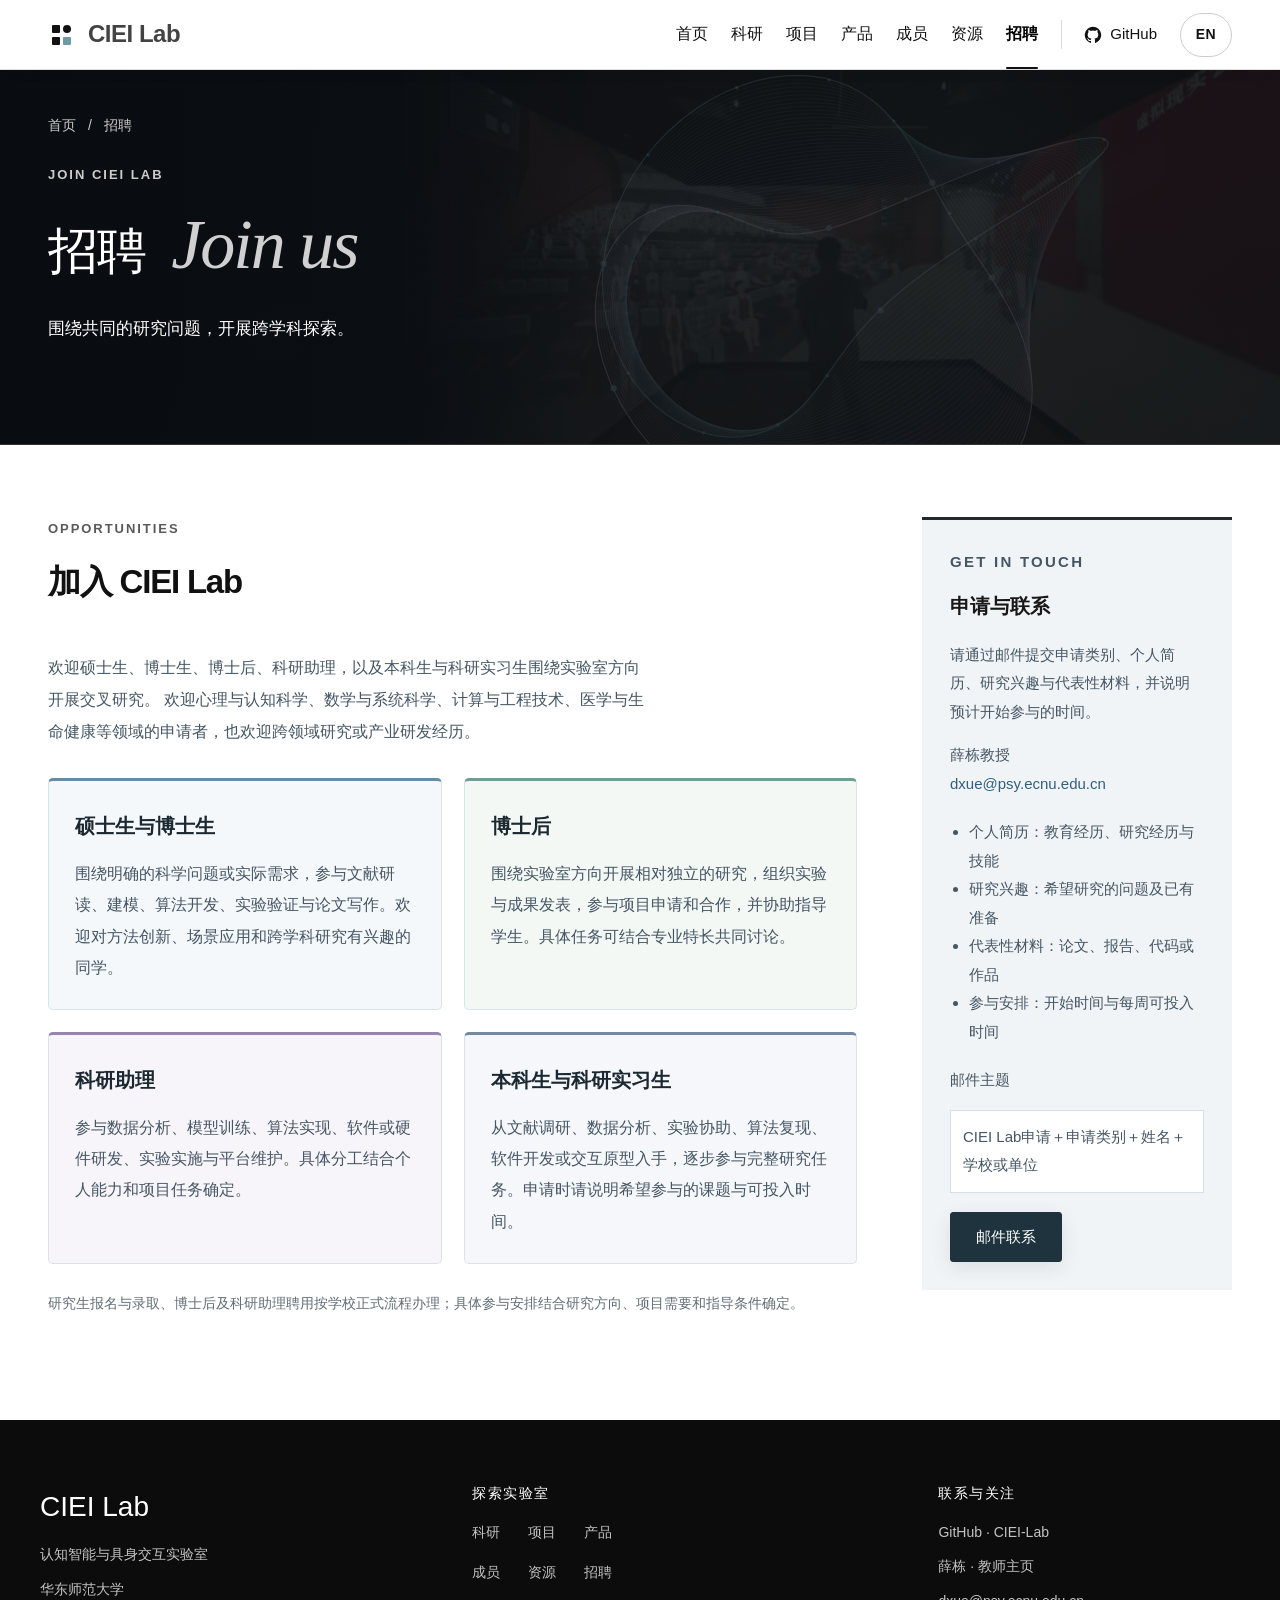
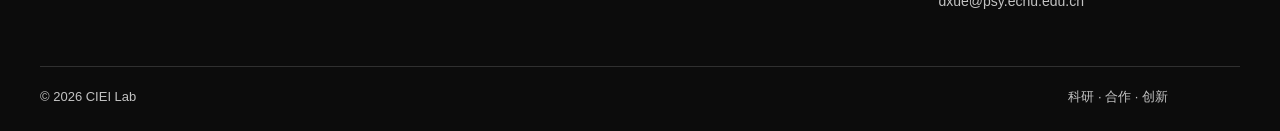
==== join/index.html @ 3b211f6f "Publish CIEI Lab bilingual website v9" ====
<!doctype html>
<html lang="zh-CN">
<head>
<meta charset="utf-8">
<meta name="viewport" content="width=device-width,initial-scale=1">
<meta name="description" content="CIEI Lab 招聘与交流机会。">
<meta name="theme-color" content="#111111">
<title>招聘 · CIEI Lab</title>
<link rel="icon" href="../assets/favicon.svg" type="image/svg+xml">
<link rel="stylesheet" href="../assets/styles.css?v=53de256360">
<link rel="stylesheet" href="../assets/theme.css?v=107562e4b1">
<script defer src="../assets/content.js?v=7859cf93bf"></script>
<script defer src="../assets/content-en.js?v=9594130d0b"></script>
<script defer src="../assets/i18n.js?v=70f1a29609"></script>
<script defer src="../assets/visuals.js?v=56f7a45b0f"></script>
<script defer src="../assets/exhibit-media.js?v=9f756e5e9d"></script>
<script defer src="../assets/app.js?v=324a81c85f"></script>
<script defer src="../assets/motion.js?v=b0ae87863e"></script>
<script defer src="../assets/cognition-field.js?v=368e641c65"></script>
<script defer src="../assets/tactile.js?v=9b040b4714"></script>
<script defer src="../assets/experience.js?v=810512ea91"></script>
</head>
<body data-page="join">
<header class="header" id="site-header"></header>
<main id="main"></main>
<footer class="footer" id="site-footer"></footer>
<noscript><div style="padding:40px;font-family:sans-serif"><h1>CIEI Lab · 招聘</h1><p>请启用 JavaScript 查看完整网站。 Enable JavaScript to view the website.</p><p><a href="https://github.com/CIEI-Lab">访问实验室 GitHub</a></p></div></noscript>
</body>
</html>
---- assets/styles.css ----
@charset "UTF-8";


/* SECTION: styles.css */

:root{--ink:#282828;--muted:#6e6e6e;--green:#4a4a4a;--lime:#dedede;--line:#e5e5e5;--paper:#ffffff;--wash:#f6f6f6;--dark:#262626;--width:1184px;}
*{box-sizing:border-box;}html{scroll-behavior:smooth;scroll-padding-top:100px;}body{margin:0;background:var(--paper);color:var(--ink);font-family:Inter,"Segoe UI","PingFang SC","Microsoft YaHei",sans-serif;font-size:16px;line-height:1.8;-webkit-font-smoothing:antialiased;}button,input{font:inherit;}a{color:inherit;text-decoration:none;}a:hover{color:var(--green);}button,a{-webkit-tap-highlight-color:transparent;}button{cursor:pointer;}button:disabled{cursor:default;}a:focus-visible,button:focus-visible,input:focus-visible{outline:3px solid #8c8c8c;outline-offset:5px;}img{max-width:100%;display:block;}.container{width:min(var(--width),calc(100% - 80px));margin-inline:auto;}.skip{position:fixed;top:-100px;left:12px;background:white;padding:12px;z-index:99;}.skip:focus{top:12px;}
.header{height:88px;border-bottom:1px solid var(--line);background:#ffffff;position:sticky;top:0;z-index:20;}.header-inner{height:100%;display:flex;align-items:center;justify-content:space-between;gap:40px;}.brand{display:flex;align-items:center;gap:12px;line-height:1.1;flex-shrink:0;}.brand-icon{display:grid;grid-template-columns:repeat(2,7px);gap:4px;transform:rotate(-9deg);margin:4px;}.brand-icon i{width:7px;height:7px;background:var(--green);}.brand-icon i:last-child{background:#b1b1b1;}.brand strong{display:block;font-size:25px;letter-spacing:.5px;font-weight:750;}.brand small{display:block;font-size:10px;letter-spacing:2.6px;margin-top:6px;color:var(--muted);}.nav{display:flex;align-items:stretch;gap:28px;height:100%;margin-left:auto;}.nav a{font-size:15px;display:flex;align-items:center;position:relative;white-space:nowrap;}.nav a[aria-current=page]{color:var(--green);font-weight:650;}.nav a[aria-current=page]:after{content:"";height:3px;position:absolute;bottom:0;left:0;right:0;background:var(--green);}.header-github{font-size:14px;border-left:1px solid var(--line);padding-left:26px;display:flex;align-items:center;gap:8px;}.icon{width:18px;height:18px;vertical-align:middle;display:inline-block;}.menu-toggle{display:none;border:1px solid var(--line);background:#ffffff;padding:7px 12px;font-size:14px;}
.hero{background:var(--dark);color:#ffffff;position:relative;overflow:hidden;}.hero-inner{min-height:536px;display:grid;grid-template-columns:1.08fr 1fr;align-items:center;position:relative;}.hero-copy{position:relative;z-index:2;padding:65px 0 70px;}.eyebrow{font-size:12px;letter-spacing:2.8px;font-weight:600;color:var(--green);text-transform:uppercase;margin:0 0 20px;}.hero .eyebrow{color:#d1d1d1;font-size:12px;letter-spacing:2.3px;display:flex;align-items:center;gap:18px;}.draft-tag{font-size:11px;letter-spacing:.6px;border:1px solid #858585;color:#d9d9d9;padding:1px 8px;font-weight:400;}.hero h1{font-size:clamp(38px,4.15vw,59px);line-height:1.35;letter-spacing:-1.5px;font-weight:550;margin:0 0 25px;}.hero h1 span{color:var(--lime);}.hero-description{font-size:16px;line-height:1.9;color:#c1c1c1;max-width:470px;margin-bottom:30px;}.hero-art{position:absolute;width:730px;max-width:none;right:-128px;top:-14px;opacity:.95;}.hero .btn{background:var(--lime);color:var(--dark);border-color:var(--lime);}.hero .text-link{color:#e6e6e6;font-size:14px;}.hero-actions{display:flex;align-items:center;gap:28px;}.btn{display:inline-flex;align-items:center;justify-content:center;border:1px solid var(--green);background:var(--green);color:white;padding:10px 23px;font-size:14px;font-weight:600;line-height:1.6;}.btn:hover{background:#5e5e5e;color:#ffffff;}.text-link{font-size:14px;color:var(--green);border-bottom:1px solid #b0b0b0;padding-bottom:3px;}.intro-bar{border-bottom:1px solid var(--line);}.intro-bar-inner{display:flex;justify-content:space-between;align-items:center;min-height:72px;gap:24px;font-size:14px;color:var(--muted);}.intro-bar strong{font-size:13px;letter-spacing:2px;color:var(--green);margin-right:18px;}.section{padding:76px 0;}.section-muted{background:var(--wash);}.section-header{display:flex;justify-content:space-between;align-items:flex-end;gap:24px;margin-bottom:32px;}.section-header .eyebrow{margin-bottom:8px;}.section h2,.section-header h2{font-size:30px;font-weight:600;letter-spacing:-.6px;line-height:1.5;margin:0;}.section-header>p{color:var(--muted);max-width:560px;margin:0;}.about-layout{display:grid;grid-template-columns:.55fr 1fr;gap:100px;}.about-layout h2{font-size:34px;}.about-copy{color:var(--muted);margin:0;line-height:2.1;max-width:680px;}.about-meta{display:flex;gap:30px;margin-top:24px;font-size:14px;}.about-meta span{border-left:2px solid #cbcbcb;padding-left:14px;}.news-list{border-top:1px solid var(--line);}.news-row{display:grid;grid-template-columns:100px 116px 1fr;gap:28px;padding:25px 0;border-bottom:1px solid var(--line);align-items:start;}.news-row time{color:var(--muted);font-size:14px;padding-top:3px;font-variant-numeric:tabular-nums;}.news-row h3{font-size:18px;font-weight:600;margin:0 0 5px;}.news-row p{margin:0;color:var(--muted);font-size:14px;}.tag{display:inline-block;font-size:12px;line-height:1.6;padding:4px 10px;background:#efefef;color:var(--green);width:fit-content;}.three-grid{display:grid;grid-template-columns:repeat(3,minmax(0,1fr));gap:24px;}.direction{border-top:2px solid var(--green);padding:25px 0 3px;}.direction .small-en{font-size:12px;letter-spacing:1.5px;color:var(--muted);text-transform:uppercase;}.direction h3{font-size:22px;font-weight:550;margin:10px 0 15px;}.direction p{font-size:15px;color:var(--muted);margin:0 0 22px;}.keywords{display:flex;gap:8px;flex-wrap:wrap;}.product-card{border:1px solid var(--line);background:white;display:flex;flex-direction:column;}.product-art{height:156px;position:relative;overflow:hidden;background:#f0f0f0;display:flex;align-items:center;justify-content:center;}.product-art:before,.product-art:after{content:"";position:absolute;border:1px solid #c2c2c2;border-radius:50%;width:160px;height:160px;transform:rotate(-25deg) scaleX(1.5);}.product-art:after{transform:rotate(40deg) scaleX(.55);}.product-art span{font-family:Georgia,serif;font-size:74px;color:var(--green);z-index:1;line-height:1;}.product-card:nth-child(2) .product-art{background:#efefef;}.product-card:nth-child(2) .product-art span{color:#5b5b5b;}.product-card:nth-child(2) .product-art:before,.product-card:nth-child(2) .product-art:after{border-color:#c3c3c3;}.product-card:nth-child(3) .product-art{background:#ededed;}.product-card:nth-child(3) .product-art span{color:#646464;}.product-card:nth-child(3) .product-art:before,.product-card:nth-child(3) .product-art:after{border-color:#bdbdbd;}.product-body{padding:25px;flex:1;display:flex;flex-direction:column;align-items:flex-start;}.product-body h3{font-size:25px;margin:0 0 2px;letter-spacing:-.6px;}.product-body .product-label{font-size:13px;color:var(--muted);margin:0 0 16px;}.product-body p{font-size:15px;color:var(--muted);margin:0 0 24px;}.product-body .text-link{margin-top:auto;border:0;border-bottom:1px solid #b0b0b0;background:none;padding:0 0 3px;}.contact-band{background:#eeeeee;padding:38px 0;}.contact-band .container{display:flex;align-items:center;justify-content:space-between;gap:28px;}.contact-band h2{font-size:27px;margin:0 0 6px;font-weight:550;}.contact-band p{font-size:14px;color:var(--muted);margin:0;}.footer{padding:44px 0 22px;border-top:1px solid var(--line);}.footer-top{display:grid;grid-template-columns:1.2fr 1fr 1fr;gap:80px;padding-bottom:35px;}.footer strong{font-size:22px;}.footer p,.footer a,.footer span{font-size:13px;color:var(--muted);}.footer p{margin:8px 0;}.footer-label{display:block;font-size:12px!important;text-transform:uppercase;letter-spacing:1.5px;margin-bottom:12px;color:var(--ink)!important;}.footer-links{display:flex;gap:12px 24px;flex-wrap:wrap;max-width:230px;}.footer-bottom{display:flex;justify-content:space-between;border-top:1px solid var(--line);padding-top:18px;font-size:12px;color:var(--muted);}
.page-hero{padding:57px 0 48px;background:var(--wash);border-bottom:1px solid var(--line);}.breadcrumb{font-size:13px;color:var(--muted);margin:0 0 34px;}.breadcrumb span{margin:0 12px;color:#ababab;}.page-hero .eyebrow{margin-bottom:6px;}.page-hero h1{font-size:44px;font-weight:550;line-height:1.4;letter-spacing:-1px;margin:0 0 16px;}.page-hero p:last-child{margin:0;color:var(--muted);max-width:710px;}.page-section{padding:58px 0 72px;}.page-section+.page-section{border-top:1px solid var(--line);}.subnav{display:flex;gap:26px;margin-top:28px;flex-wrap:wrap;}.subnav a{font-size:14px;border-bottom:1px solid #b6b6b6;}.filter-bar{display:flex;align-items:center;justify-content:space-between;gap:20px;flex-wrap:wrap;margin-bottom:28px;}.tabs{display:flex;gap:6px;flex-wrap:wrap;}.tab{border:1px solid transparent;color:var(--muted);background:transparent;padding:7px 16px;font-size:14px;line-height:1.6;}.tab[aria-pressed=true]{background:var(--green);color:#ffffff;}.tab:hover{border-color:#bfbfbf;}.search{border:1px solid var(--line);background:#ffffff;min-width:240px;padding:8px 13px;font-size:14px;color:var(--ink);border-radius:0;}.record{padding:24px 0;border-top:1px solid var(--line);display:grid;grid-template-columns:75px 1fr;gap:22px;}.record h3{font-size:19px;line-height:1.6;margin:0 0 7px;font-weight:550;}.record p{font-size:14px;color:var(--muted);margin:3px 0;}.record .tag{margin-top:4px;}.record .text-link{display:inline-block;margin-top:7px;}.empty{padding:42px 20px;border:1px dashed #d0d0d0;text-align:center;color:var(--muted);font-size:15px;}.project-grid{display:grid;grid-template-columns:repeat(2,minmax(0,1fr));gap:24px;}.project-card{border:1px solid var(--line);padding:30px;}.project-card h3{font-size:22px;font-weight:550;line-height:1.6;margin:20px 0 12px;}.project-card p{color:var(--muted);font-size:15px;}.project-meta{border-top:1px solid var(--line);padding-top:16px;margin-top:24px;font-size:13px;color:var(--muted);display:grid;gap:4px;}.note{font-size:13px;color:var(--muted);padding-left:16px;border-left:2px solid #cdcdcd;margin:28px 0 0;}.people-grid{display:grid;grid-template-columns:repeat(3,minmax(0,1fr));gap:25px;}.person{border:1px solid var(--line);padding:26px;}.avatar{width:70px;height:70px;background:#f0f0f0;display:flex;align-items:center;justify-content:center;color:#a6a6a6;margin-bottom:22px;}.avatar svg{width:38px;height:38px;}.avatar img{width:70px;height:70px;object-fit:cover;}.person h3{font-size:20px;margin:0 0 7px;font-weight:550;}.person .person-title{font-size:13px;color:var(--muted);margin:9px 0;}.person p{font-size:14px;color:var(--muted);margin-bottom:0;}.resource-row{display:grid;grid-template-columns:180px 1fr auto;gap:32px;padding:31px 0;border-top:1px solid var(--line);align-items:start;}.resource-row h3{margin:0 0 8px;font-size:21px;font-weight:550;}.resource-row p{margin:0;color:var(--muted);font-size:15px;}.resource-row .text-link{margin-top:6px;white-space:nowrap;}.resource-category{font-size:13px;color:var(--green);letter-spacing:.5px;padding-top:5px;}.join-layout{display:grid;grid-template-columns:1fr 310px;gap:65px;}.opening{border-top:1px solid var(--line);padding:27px 0;}.opening h3{font-size:22px;margin:9px 0;font-weight:550;}.opening p{font-size:15px;color:var(--muted);margin-bottom:0;}.contact-box{background:var(--wash);border-top:2px solid var(--green);padding:25px;height:fit-content;}.contact-box h3{margin:0 0 16px;font-size:21px;font-weight:550;}.contact-box p{font-size:14px;color:var(--muted);}.contact-box a{overflow-wrap:anywhere;}.contact-box .eyebrow{font-size:11px;margin-bottom:10px;}.dialog{width:min(580px,calc(100vw - 40px));border:1px solid var(--line);padding:40px;color:var(--ink);box-shadow:0 20px 100px #20202030;}.dialog::backdrop{background:#1e1e1e90;}.dialog h2{font-size:31px;margin:0 0 15px;}.dialog p{color:var(--muted);font-size:16px;}.dialog-close{float:right;border:0;background:var(--wash);font-size:14px;padding:5px 12px;}.dialog-links{display:flex;gap:15px;margin:24px 0;}.dialog .note{font-size:13px;}.count{font-size:13px;color:var(--muted);margin:20px 0 0;}.visually-hidden{position:absolute!important;width:1px;height:1px;padding:0;margin:-1px;overflow:hidden;clip:rect(0,0,0,0);white-space:nowrap;border:0;}[hidden]{display:none!important;}
@media(min-width:1500px){.hero-inner{min-height:570px;}.hero-art{right:-70px;top:0;}}
@media(max-width:1100px){.container{width:calc(100% - 56px);}.nav{gap:21px;}.header-github{display:none;}.hero-art{right:-245px;opacity:.6;}.hero-inner{grid-template-columns:1.1fr .8fr;}.hero h1{font-size:45px;}.about-layout{gap:55px;}.footer-top{gap:40px;}.join-layout{gap:32px;grid-template-columns:1fr 285px;}}
@media(max-width:760px){.container{width:calc(100% - 40px);}.header{height:72px;}.brand strong{font-size:22px;}.brand small{font-size:9px;}.menu-toggle{display:block;}.nav{display:none;position:absolute;top:71px;left:0;width:100%;background:#ffffff;height:auto;padding:12px 20px 20px;box-shadow:0 12px 18px #27272710;grid-template-columns:repeat(4,1fr);gap:4px;}.nav.is-open{display:grid;}.nav a{justify-content:center;padding:12px 0;font-size:15px;}.nav a[aria-current=page]:after{height:2px;left:22%;right:22%;}.hero-inner{min-height:520px;display:block;}.hero-copy{padding:65px 0 60px;}.hero h1{font-size:39px;letter-spacing:-1px;}.hero-description{font-size:15px;max-width:360px;}.hero-art{width:630px;right:-355px;top:20px;opacity:.34;}.hero .eyebrow{font-size:10px;letter-spacing:1.3px;gap:12px;}.intro-bar-inner{padding:16px 0;align-items:flex-start;gap:10px;flex-direction:column;font-size:13px;}.intro-bar strong{font-size:11px;margin-right:12px;}.section{padding:49px 0;}.section h2,.section-header h2{font-size:26px;}.section-header{align-items:flex-start;gap:15px;}.section-header>p{font-size:14px;}.about-layout{grid-template-columns:1fr;gap:22px;}.about-layout h2{font-size:29px;}.about-copy{font-size:15px;}.about-meta{gap:20px;flex-wrap:wrap;font-size:13px;}.news-row{grid-template-columns:75px 1fr;gap:8px 18px;padding:22px 0;}.news-row>div{grid-column:1/-1;margin-top:5px;}.news-row time{font-size:12px;}.news-row h3{font-size:17px;}.news-row .tag{justify-self:end;}.three-grid,.people-grid,.project-grid{grid-template-columns:1fr;}.three-grid{gap:28px;}.direction{padding:20px 0 0;}.direction h3{font-size:21px;}.product-art{height:156px;}.product-body{padding:24px;}.contact-band .container{align-items:flex-start;flex-direction:column;gap:21px;}.contact-band h2{font-size:24px;}.footer-top{grid-template-columns:1fr;gap:25px;}.footer-top>div:first-child p{max-width:270px;}.footer-links{max-width:none;}.footer-bottom{gap:15px;flex-direction:column;}.page-hero{padding:32px 0 34px;}.breadcrumb{margin-bottom:28px;font-size:12px;}.page-hero h1{font-size:35px;}.page-hero p:last-child{font-size:15px;}.page-section{padding:40px 0 50px;}.subnav{gap:14px 23px;}.search{min-width:0;width:100%;}.filter-bar{gap:18px;}.tab{padding:7px 13px;font-size:14px;}.record{grid-template-columns:56px 1fr;gap:15px;}.record h3{font-size:17px;}.project-card{padding:24px;}.resource-row{grid-template-columns:1fr;gap:12px;}.resource-row .text-link{justify-self:start;}.resource-row h3{font-size:20px;}.join-layout{grid-template-columns:1fr;gap:35px;}.contact-box{padding:24px;}.dialog{padding:25px;}.section-header .text-link{white-space:nowrap;}.eyebrow{font-size:11px;letter-spacing:2px;}.person{padding:25px;}.note{font-size:13px;}}
@media(prefers-reduced-motion:reduce){html{scroll-behavior:auto;}*{animation:none!important;transition:none!important;}}


/* SECTION: upgrade.css */
/* CIEI Lab · 视觉与交互第二版 */
.topic-select{font:inherit;font-size:13px;border:1px solid #e5e5e5;background:#ffffff;color:#717171;border-radius:2px;padding:9px 35px 9px 12px;appearance:none;background-image:url("data:image/svg+xml,%3Csvg xmlns='http://www.w3.org/2000/svg' width='12' height='12' viewBox='0 0 12 12'%3E%3Cpath d='m3 4.5 3 3 3-3' fill='none' stroke='%23555555' stroke-width='1.4'/%3E%3C/svg%3E");background-position:right 12px center;background-repeat:no-repeat;}.topic-select:focus-visible{outline:3px solid #aeaeae;outline-offset:2px;}.filter-bar{gap:12px!important;}
[data-motion=paused] .theme-panel.is-changing{animation:none!important;}
.paper-feature-grid{display:grid;grid-template-columns:repeat(3,minmax(0,1fr));gap:27px;}.paper-feature{border:1px solid #e5e5e5;border-radius:3px;overflow:hidden;min-width:0;background:white;}.paper-figure{display:flex;align-items:center;justify-content:center;height:215px;background:#f9f9f9;border-bottom:1px solid #eaeaea;padding:21px;overflow:hidden;}.paper-figure img{width:100%;height:100%;object-fit:contain;transition:transform .4s;}.paper-figure:hover img{transform:scale(1.035);}.paper-feature-copy{padding:25px;}.paper-feature-meta{display:flex;justify-content:space-between;font-size:11px;color:#979797;margin-bottom:15px;}.paper-feature h3{font-size:20px;line-height:1.7;letter-spacing:-.4px;font-weight:550;margin:0 0 12px;}.paper-feature p{font-size:13px;color:#717171;line-height:1.95;margin:0 0 13px;}.paper-feature .paper-feature-venue{font-size:11px;line-height:1.7;color:#989898;min-height:38px;}.paper-feature .record-links{gap:12px;margin-top:22px;}.paper-feature .record-links a{font-size:11px;}.paper-feature .figure-credit{font-size:9px;line-height:1.7;color:#a8a8a8;margin:20px 0 0;}.paper-highlights{border-top:1px solid #e5e5e5;}.project-logo{max-width:210px;max-height:85px;object-fit:contain;margin:15px 0 20px;}.project-preview-source{font-size:12px;color:#969696;}.page-section .people-grid{grid-template-columns:repeat(3,minmax(0,1fr));}
@media(max-width:1000px){.paper-feature-grid{gap:18px;}.paper-feature-copy{padding:20px;}.paper-figure{height:175px;padding:15px;}.paper-feature h3{font-size:18px;}.paper-feature p{font-size:12px;}}
@media(max-width:760px){.paper-feature-grid{grid-template-columns:1fr;gap:25px;}.paper-figure{height:225px;padding:20px;}.paper-feature-copy{padding:24px;}.paper-feature h3{font-size:20px;}.paper-feature p{font-size:13px;}.paper-feature .paper-feature-venue{font-size:11px;min-height:0;}.paper-feature .record-links a{font-size:12px;}.paper-feature .figure-credit{font-size:10px;}.page-section .people-grid{grid-template-columns:1fr;}}
:root{--ink:#202020;--muted:#717171;--green:#616161;--lime:#e4e4e4;--line:#e5e5e5;--paper:#ffffff;--wash:#f7f7f7;--dark:#1b1b1b;--width:1280px;--coral:#a7a7a7;--serif:Georgia,"Times New Roman",serif;}
body{color:var(--ink);}.container{width:min(var(--width),calc(100% - 96px));}.header{height:88px;background:#ffffffed;backdrop-filter:blur(20px);transition:box-shadow .25s,border-color .25s;}.header.is-scrolled{box-shadow:0 5px 30px #20202008;}.brand{gap:14px;}.brand strong{font-size:27px;font-weight:750;letter-spacing:-.6px;}.brand small{letter-spacing:1.7px;font-size:9px;color:#828282;}.brand-icon{gap:4px;transform:rotate(0);}.brand-icon i{width:8px;height:8px;border-radius:1px;background:#616161;}.brand-icon i:nth-child(2){border-radius:50%;}.brand-icon i:last-child{background:#a6a6a6;}.nav{gap:30px;}.nav a{font-size:15px;transition:color .2s;}.nav a:after{transition:height .2s;}.header-github{padding-left:25px;}.scroll-progress{position:fixed;left:0;top:0;width:100%;height:3px;z-index:50;transform:scaleX(0);transform-origin:left;background:linear-gradient(90deg,#616161,#\39 c9c9c);pointer-events:none;}.btn{background:var(--green);border-color:var(--green);padding:12px 24px;border-radius:3px;transition:transform .2s,box-shadow .2s,background .2s;}.btn:hover{background:#4f4f4f;box-shadow:0 7px 22px #61616126;transform:translateY(-2px);}.text-link{font-size:14px;border-bottom-color:#bbbbbb;transition:color .2s,border-color .2s;}.text-link:hover{border-bottom-color:var(--green);}.eyebrow{color:var(--green);letter-spacing:2.2px;font-size:11px;}.section{padding:100px 0;}.section-header{margin-bottom:42px;}.section h2,.section-header h2{font-size:34px;font-weight:550;letter-spacing:-1.1px;}.section-header .eyebrow{margin-bottom:13px;}.section-muted{background:var(--wash);}.muted{color:var(--muted);}
.home-hero{background:linear-gradient(115deg,#f9f9f9 0,#f9f9f9 54%,#f2f2f2 100%);overflow:hidden;border-bottom:1px solid var(--line);}.home-hero-grid{display:grid;grid-template-columns:1.08fr 1fr;gap:40px;align-items:center;padding-top:45px;padding-bottom:45px;}.hero-editorial{padding:15px 0 8px;}.hero-editorial .eyebrow{font-size:11px;letter-spacing:2.1px;margin-bottom:18px;}.lab-chinese{font-size:17px;letter-spacing:2px;margin:0 0 18px;font-weight:500;}.hero-editorial h1{font-size:clamp(38px,4.2vw,66px);line-height:1.4;font-weight:600;letter-spacing:-3px;margin:0 0 20px;white-space:nowrap;}.hero-editorial h1 span{color:var(--green);position:relative;}.hero-editorial h1 span:after{content:"";position:absolute;left:0;right:0;bottom:-5px;height:4px;border-radius:100%;background:#b0b0b0;transform:rotate(-4deg);}.hero-en{font-family:var(--serif);font-size:17px;line-height:1.6;color:#808080;max-width:390px;margin:0 0 20px;font-style:italic;}.hero-intro{font-size:15px;line-height:1.95;color:var(--muted);margin:0 0 29px;}.hero-actions{gap:25px;}.hero-affiliation{margin-top:38px;padding-top:21px;border-top:1px solid #e2e2e2;display:flex;flex-direction:column;gap:3px;font-size:12px;color:var(--muted);}.hero-affiliation span:first-child{font-size:14px;color:var(--ink);font-weight:550;}.interaction-stage{background:radial-gradient(ellipse at 52% 45%,#373737 0,#242424 35%,#1b1b1b 75%);color:white;min-width:0;position:relative;align-self:stretch;display:flex;flex-direction:column;min-height:540px;border-radius:4px;box-shadow:0 26px 65px #2828281a;overflow:hidden;}.stage-top{display:flex;align-items:center;justify-content:space-between;gap:12px;padding:23px 25px;z-index:2;}.stage-top>span{font-size:10px;letter-spacing:1.7px;color:#b7b7b7;}.stage-top small{font-size:11px;letter-spacing:0;margin-left:10px;color:#868686;}.motion-toggle{border:1px solid #7c7c7c66;color:#d2d2d2;background:transparent;border-radius:2px;font-size:11px;padding:4px 10px;white-space:nowrap;}.motion-toggle:hover{background:#ffffff0a;}.field-visual{height:355px;min-height:250px;position:relative;flex:1;}.field-wordmark{font-size:clamp(88px,11.4vw,174px);font-weight:800;letter-spacing:-12px;color:#9999990e;position:absolute;top:42%;left:50%;transform:translate(-50%,-50%);line-height:1;user-select:none;}.field-visual canvas{position:absolute;inset:0;width:100%;height:100%;}.field-caption{position:absolute;bottom:12px;left:25px;right:25px;display:flex;justify-content:space-between;color:#898989;font-size:9px;letter-spacing:1.5px;pointer-events:none;}.stage-bottom{padding:22px 25px 24px;border-top:1px solid #98989826;margin-top:14px;}.interaction-modes{display:flex;gap:10px;}.interaction-modes button{background:transparent;color:#a7a7a7;border:1px solid #7a7a7a44;border-radius:2px;font-size:13px;padding:5px 17px;flex:1;transition:background .2s,color .2s,border-color .2s;}.interaction-modes button[aria-pressed=true]{background:#e5e5e5;color:#252525;border-color:#e5e5e5;}.stage-bottom p{font-size:12px;line-height:1.8;color:#adadad;margin:15px 0 0;min-height:22px;}.about-section{background:white;}.about-layout{grid-template-columns:.9fr 1.2fr;gap:110px;}.about-layout h2{font-size:38px;line-height:1.55;font-weight:500;letter-spacing:-1.5px;}.about-signature{font-family:var(--serif);font-style:italic;font-size:23px;display:block;margin-top:18px;color:#adadad;}.about-copy{font-size:16px;line-height:2.05;color:#737373;}.research-values{display:flex;gap:0;margin-top:28px;}.research-values span{color:var(--green);font-size:14px;line-height:1;padding:0 25px;border-left:1px solid var(--line);}.research-values span:first-child{padding-left:0;border:0;}
.themes-section{background:#f7f7f7;}.theme-explorer{display:grid;grid-template-columns:255px 1fr;background:#ffffff;border:1px solid var(--line);border-radius:4px;overflow:hidden;}.theme-choices{display:flex;flex-direction:column;background:#f9f9f9;border-right:1px solid var(--line);}.theme-choice{border:0;border-bottom:1px solid var(--line);background:transparent;text-align:left;padding:24px 25px;color:var(--ink);flex:1;position:relative;transition:background .2s;}.theme-choice:last-child{border-bottom:0;}.theme-choice span{display:block;font-size:19px;font-weight:550;}.theme-choice small{font-size:10px;letter-spacing:.3px;display:block;color:#939393;line-height:1.7;margin-top:5px;}.theme-choice[aria-pressed=true]{background:#ffffff;color:var(--green);}.theme-choice[aria-pressed=true]:before{content:"";position:absolute;width:3px;left:0;top:0;bottom:0;background:var(--green);}.theme-choice:hover{background:#f2f2f2;}.theme-panel{display:grid;grid-template-columns:1.1fr 1fr;gap:12px;align-items:center;padding:35px 35px 35px 40px;min-height:418px;}.theme-panel-copy h3{font-size:29px;line-height:1.55;letter-spacing:-1px;font-weight:550;margin:0 0 22px;}.theme-panel-copy h4{font-size:15px;line-height:1.6;margin:0 0 10px;font-weight:550;}.theme-panel-copy>p:not(.eyebrow){font-size:14px;color:var(--muted);line-height:1.95;margin:0 0 20px;}.theme-panel-copy .eyebrow{font-size:10px;margin-bottom:16px;}.theme-panel-copy>.text-link{display:inline-block;margin-top:28px;}.theme-illustration{color:var(--green);text-align:center;min-width:0;}.theme-illustration svg{width:100%;display:block;}.theme-illustration>span{font-size:11px;color:#a5a5a5;letter-spacing:1px;}.theme-1{color:#818181;}.theme-2{color:#\38 d8d8d;}.theme-3{color:#\39 19191;}.tag{background:#f3f3f3;color:#797979;border-radius:2px;font-size:11px;}.theme-panel.is-changing{animation:panel-in .4s ease both;}.diagram-label{font-family:Arial,sans-serif;font-size:11px;letter-spacing:1.1px;}.svg-pulse{transform-box:fill-box;transform-origin:center;animation:svg-breathe 4s ease-in-out infinite;}.svg-flow{animation:svg-flow 5s linear infinite;}.method-section{background:var(--dark);color:white;position:relative;overflow:hidden;}.method-section:before{content:"";position:absolute;right:-140px;top:-130px;width:600px;height:600px;border:1px solid #78787820;border-radius:50%;box-shadow:0 0 0 65px #78787808,0 0 0 140px #78787804;pointer-events:none;}.method-heading{display:grid;grid-template-columns:1fr 1fr;gap:15px 90px;position:relative;}.method-heading>.eyebrow{grid-column:1/-1;color:#aeaeae;}.method-heading h2{font-size:38px;font-weight:500;line-height:1.5;letter-spacing:-1.1px;margin:0;}.method-heading>p:last-child{font-size:15px;line-height:2;color:#adadad;margin:8px 0 0;}.method-grid{display:grid;grid-template-columns:repeat(3,1fr);gap:45px;margin-top:54px;position:relative;}.method-grid article{border-top:1px solid #b3b3b33b;padding-top:22px;}.method-symbol{font-size:35px;line-height:1;color:#c4c4c4;display:block;margin:0 0 20px;}.method-grid h3{font-size:19px;font-weight:500;margin:0 0 12px;}.method-grid p{color:#a0a0a0;font-size:14px;line-height:1.9;max-width:325px;margin:0;}
.facilities-section{background:#f8f8f8;}.facility-grid{display:grid;grid-template-columns:repeat(2,minmax(0,1fr));gap:35px 30px;}.facility-card{margin:0;min-width:0;}.facility-motion{display:block;width:100%;position:relative;border:0;padding:0;background:#ebebeb;overflow:hidden;text-align:left;aspect-ratio:16/9;border-radius:3px;}.facility-motion img{width:100%;height:100%;object-fit:cover;transition:transform .65s cubic-bezier(.2,.7,.2,1);filter:saturate(.85);}.facility-motion:hover img{transform:scale(1.035);filter:saturate(1);}.play-label{position:absolute;left:18px;bottom:17px;color:white;background:#1b1b1bce;padding:6px 13px;font-size:12px;border:1px solid #ffffff4d;backdrop-filter:blur(8px);border-radius:2px;}.facility-motion[aria-pressed=true] .play-label{background:#616161d9;}.facility-card figcaption{padding:19px 2px 0;}.facility-card h3{font-size:20px;margin:0 0 7px;font-weight:550;}.facility-card p{font-size:14px;line-height:1.8;color:var(--muted);margin:0 0 9px;}.facility-credit{font-size:11px;color:#959595;border-bottom:1px solid #dfdfdf;}.facilities-section .section-header{align-items:center;}.paper-highlight-list{border-top:1px solid var(--line);}.paper-highlight-list article{display:grid;grid-template-columns:75px 1fr 95px;gap:30px;padding:28px 0;border-bottom:1px solid var(--line);align-items:start;}.paper-year{font-family:var(--serif);font-size:28px;color:#a8a8a8;font-style:italic;line-height:1.3;}.paper-highlight-list .eyebrow{font-size:10px;letter-spacing:1px;margin:0 0 7px;}.paper-highlight-list h3{font-size:21px;line-height:1.6;letter-spacing:-.3px;font-weight:550;margin:0;}.paper-highlight-list p:not(.eyebrow){font-size:14px;color:var(--muted);margin:10px 0 0;}.paper-type{font-size:10px;letter-spacing:2px;color:#acacac;padding-top:8px;text-align:right;}.products-section{background:#f8f8f8;}.three-grid{gap:25px;}.product-card{border:1px solid var(--line);border-radius:3px;transition:transform .35s,box-shadow .35s;overflow:hidden;}.product-card:hover{transform:translateY(-6px);box-shadow:0 18px 36px #2929290b;}.product-art{height:235px;background:#ededed;position:relative;color:#727272;}.product-art:before,.product-art:after{display:none;}.product-art svg{height:100%;width:100%;position:relative;z-index:1;}.product-card:nth-child(2) .product-art{background:#f1f1f1;color:#808080;}.product-card:nth-child(3) .product-art{background:#eeeeee;color:#8a8a8a;}.product-art .product-watermark{position:absolute;font-family:var(--serif);font-size:58px;font-style:italic;letter-spacing:-3px;line-height:1;left:20px;bottom:15px;color:currentColor;opacity:.07;z-index:0;}.product-body{padding:28px;}.product-body h3{font-size:29px;font-weight:600;margin:6px 0 2px;letter-spacing:-1px;}.product-body .product-label{font-size:13px;color:#9a9a9a;margin:0 0 17px;}.product-body p{font-size:14px;line-height:1.95;}.product-status{font-size:10px;letter-spacing:.8px;text-transform:uppercase;color:var(--green);border-bottom:1px solid #dfdfdf;padding-bottom:4px;}.product-body .text-link{margin-top:auto;}.product-card:hover .wave-bars path{animation:bar-wave 1.5s ease-in-out infinite;transform-box:fill-box;transform-origin:center;}.wave-bars path:nth-child(even){animation-delay:.3s!important;}.product-card:hover .product-orbit{animation:svg-flow 4s linear infinite;}.updates-layout{display:grid;grid-template-columns:.65fr 1.35fr;gap:80px;align-items:start;}.updates-layout h2{font-size:35px;line-height:1.5;font-weight:500;margin:0 0 18px;}.updates-layout .muted{font-size:14px;line-height:1.9;}.news-row{grid-template-columns:85px 1fr;gap:10px 18px;padding:25px 0;}.news-row>div{grid-column:1/-1;}.news-row .tag{justify-self:end;}.news-row h3{font-size:19px;font-weight:500;}.news-row time{font-size:12px;}.news-empty{padding:28px 0 45px;border-bottom:1px solid var(--line);}.news-empty>span{font-family:var(--serif);font-size:44px;font-style:italic;color:#dddddd;letter-spacing:-1px;}.news-empty h3{font-size:23px;font-weight:500;letter-spacing:-.5px;margin:18px 0 10px;}.news-empty p{font-size:14px;color:var(--muted);}.application-strip{padding:60px 0 52px;background:#f1f1f1;overflow:hidden;}.application-strip h2{font-size:31px;font-weight:500;margin:0 0 32px;}.application-strip .eyebrow{margin-bottom:11px;}.marquee-window{width:100%;overflow:hidden;}.marquee-track{display:flex;width:max-content;animation:marquee 50s linear infinite;}.marquee-group{display:flex;gap:0;flex-shrink:0;}.marquee-group span{font-size:25px;color:#a9a9a9;letter-spacing:-1px;white-space:nowrap;padding:0 35px;border-right:1px solid #d1d1d1;line-height:1.5;}.marquee-window:hover .marquee-track{animation-play-state:paused;}.contact-band{background:#616161;color:white;padding:54px 0;}.contact-band h2{font-size:30px;font-weight:500;}.contact-band p{color:#cbcbcb;font-size:14px;}.contact-band .btn{background:white;color:#616161;border-color:white;}.footer{background:#191919;color:#dddddd;border-top:0;padding-top:55px;}.footer strong{font-size:25px;color:#f8f8f8;}.footer p,.footer a,.footer span{color:#969696;font-size:12px;}.footer a:hover{color:#e7e7e7;}.footer-label{color:#cccccc!important;font-size:11px!important;letter-spacing:1.5px;}.footer-top{grid-template-columns:1.4fr .8fr 1fr;gap:80px;}.footer-bottom{border-top-color:#313131;color:#828282;font-size:11px;}.footer-bottom span{font-size:11px;}
.page-hero{background:linear-gradient(120deg,#f9f9f9,#f1f1f1);padding:43px 0 45px;position:relative;overflow:hidden;}.page-hero:after{content:"CIEI";position:absolute;font-size:210px;font-weight:800;line-height:1;right:40px;bottom:-20px;letter-spacing:-10px;color:#61616106;pointer-events:none;}.page-hero h1{font-size:45px;font-weight:550;letter-spacing:-1.4px;}.page-hero .container{position:relative;z-index:1;}.page-hero .eyebrow{font-size:11px;}.page-hero p:last-child{font-size:15px;}.breadcrumb{font-size:12px;}.page-section{padding:60px 0 75px;}.page-section .section-header h2{font-size:29px;}.research-grid{display:grid;grid-template-columns:repeat(2,minmax(0,1fr));gap:30px;}.direction{border:1px solid var(--line);padding:0;background:white;overflow:hidden;border-radius:3px;}.direction-visual{background:#f6f6f6;height:190px;overflow:hidden;display:flex;align-items:center;justify-content:center;color:var(--green);}.direction-visual svg{height:100%;width:auto;min-width:280px;}.direction-visual.theme-1{color:#828282;background:#f5f5f5;}.direction-visual.theme-2{color:#\38 68686;background:#f4f4f4;}.direction-visual.theme-3{color:#\39 39393;background:#f6f6f6;}.direction-copy{padding:27px 29px;}.direction .small-en{font-size:10px;letter-spacing:1.3px;color:#969696;}.direction h3{font-size:22px;margin:10px 0 14px;line-height:1.5;letter-spacing:-.5px;}.direction p{font-size:14px;line-height:1.95;}.direction details{margin-top:23px;border-top:1px solid var(--line);padding-top:15px;}.direction summary{font-size:13px;color:var(--green);cursor:pointer;list-style:none;display:flex;justify-content:space-between;}.direction summary:after{content:"+";font-size:18px;line-height:1;}.direction details[open] summary:after{content:"−";}.direction details p{font-size:13px;color:var(--muted);margin-top:15px;margin-bottom:0;}.direction details .application-text{font-size:12px;color:#939393;}.filter-bar{background:#f9f9f9;padding:15px;border:1px solid var(--line);border-radius:3px;}.tab{font-size:13px;border-radius:2px;}.tab[aria-pressed=true]{background:var(--green);}.search{background:#ffffff;font-size:13px;border-radius:2px;min-width:250px;padding:9px 12px;}.record{padding:29px 0;grid-template-columns:75px 1fr;border-top-color:#eaeaea;}.record h3{font-size:20px;line-height:1.7;letter-spacing:-.2px;}.record p{font-size:13px;line-height:1.85;}.record .record-summary{margin-top:12px;color:#8a8a8a;font-size:14px;}.record-links{display:flex;gap:22px;align-items:center;flex-wrap:wrap;margin-top:12px;}.record-links .text-link{font-size:12px;margin:0;}.citation-button{font-size:12px;color:var(--green);padding:0 0 3px;border:0;border-bottom:1px solid #bbbbbb;background:none;}.record .record-year{font-family:var(--serif);font-size:24px;color:#b0b0b0;display:block;margin-top:8px;}.record .paper-authors{font-size:12px;}.project-card{border-radius:3px;transition:box-shadow .25s,transform .25s;}.project-card:hover{box-shadow:0 12px 35px #2424240a;transform:translateY(-3px);}.project-card h3{font-size:23px;}.project-meta{font-size:12px;}.person{border-radius:3px;border-top:2px solid #939393;transition:transform .3s;}.person:hover{transform:translateY(-4px);}.avatar{background:#f1f1f1;color:#b1b1b1;border-radius:50%;overflow:hidden;}.person .avatar{width:76px;height:76px;}.avatar img{width:76px;height:76px;}.resource-row{grid-template-columns:140px 1fr auto;}.resource-row h3{font-size:21px;}.resource-row p{font-size:14px;}.resource-category{font-size:12px;}.contact-box{background:#f6f6f6;border-top-color:var(--green);border-radius:3px;}.dialog{padding:38px;border:0;border-radius:5px;box-shadow:0 30px 120px #11111166;max-height:85vh;overflow:auto;}.dialog::backdrop{background:#14141499;backdrop-filter:blur(8px);}.dialog h2{font-size:35px;}.dialog .product-dialog-visual{height:170px;background:#f3f3f3;color:#808080;margin:-38px -38px 27px;display:flex;justify-content:center;overflow:hidden;}.product-dialog-visual svg{height:100%;}.dialog-close{position:sticky;top:0;float:right;z-index:2;background:#ffffff;color:var(--ink);border:1px solid #e8e8e8;border-radius:2px;font-size:12px;padding:5px 13px;}.dialog p{font-size:14px;line-height:1.95;}.dialog h3{font-size:17px;margin:24px 0 8px;}.dialog .note{font-size:12px;color:#8a8a8a;}.product-features{font-size:14px;color:var(--muted);padding-left:20px;line-height:2;}.dialog .source-link{font-size:11px;color:#949494;}.motion-ready [data-reveal]{transition:opacity .7s ease,transform .7s cubic-bezier(.2,.65,.3,1);}.motion-ready [data-reveal]:not(.is-visible){opacity:0;transform:translateY(22px);}.motion-ready [data-reveal].is-visible{opacity:1;transform:none;}.motion-ready [data-reveal]:nth-child(2){transition-delay:.07s;}.motion-ready [data-reveal]:nth-child(3){transition-delay:.12s;}[data-motion=paused] *,[data-motion=paused] *:before,[data-motion=paused] *:after{animation-play-state:paused!important;}
@keyframes svg-breathe{50%{transform:scale(1.13);opacity:.15;}}@keyframes svg-flow{to{stroke-dashoffset:-80;}}@keyframes bar-wave{50%{transform:scaleY(.45);}}@keyframes panel-in{from{opacity:.3;transform:translateY(6px);}to{opacity:1;transform:none;}}@keyframes marquee{to{transform:translateX(-50%);}}
@media(min-width:1600px){.home-hero-grid{padding-top:60px;padding-bottom:60px;}.hero-editorial h1{font-size:68px;}.interaction-stage{min-height:580px;}.field-visual{height:380px;}}
@media(max-width:1150px){.container{width:calc(100% - 64px);}.nav{gap:25px;}.home-hero-grid{gap:25px;grid-template-columns:1.05fr 1fr;}.hero-editorial h1{font-size:45px;letter-spacing:-2px;}.hero-en{font-size:15px;}.lab-chinese{font-size:15px;letter-spacing:1px;}.hero-intro{font-size:14px;}.stage-top{padding:20px;}.stage-top small{display:none;}.stage-bottom{padding:20px;}.interaction-stage{min-height:510px;}.hero-affiliation{margin-top:30px;}.about-layout{gap:70px;}.about-layout h2{font-size:32px;}.theme-explorer{grid-template-columns:205px 1fr;}.theme-choice{padding:23px 21px;}.theme-choice span{font-size:18px;}.theme-choice small{font-size:9px;}.theme-panel{padding:30px;grid-template-columns:1.2fr .8fr;}.theme-panel-copy h3{font-size:26px;}.theme-panel-copy h4{font-size:14px;}.theme-panel-copy>p:not(.eyebrow){font-size:13px;}.theme-illustration{margin-right:-15px;}.method-heading{gap:15px 55px;}.method-heading h2{font-size:33px;}.product-art{height:200px;}.product-body{padding:24px;}.product-body h3{font-size:26px;}.updates-layout{gap:55px;}.paper-highlight-list article{grid-template-columns:60px 1fr 60px;gap:22px;}.paper-highlight-list h3{font-size:19px;}.footer-top{gap:45px;}}
@media(max-width:900px) and (min-width:761px){.home-hero-grid{grid-template-columns:1fr 1fr;gap:22px;}.hero-editorial h1{font-size:37px;letter-spacing:-2px;}.lab-chinese{font-size:13px;letter-spacing:0;}.hero-editorial .eyebrow{font-size:9px;letter-spacing:1px;}.hero-intro{font-size:13px;}.hero-actions{gap:16px;}.hero-actions .btn{padding:10px 15px;font-size:12px;}.hero-actions .text-link{font-size:12px;}.field-visual{height:275px;}.interaction-stage{min-height:480px;}.stage-top>span{font-size:9px;}.motion-toggle{padding:3px 6px;font-size:10px;}.theme-panel{grid-template-columns:1fr;}.theme-illustration{display:none;}.three-grid{gap:16px;}.product-body{padding:21px;}.product-body h3{font-size:24px;}.product-art{height:165px;}}
@media(max-width:760px){.container{width:calc(100% - 40px);}.header{height:74px;}.brand strong{font-size:24px;}.brand small{font-size:8px;letter-spacing:1.4px;}.brand-icon i{width:7px;height:7px;}.nav{top:73px;gap:5px;}.menu-toggle{font-size:13px;border-color:#dcdcdc;border-radius:2px;}.nav a{font-size:14px;}.home-hero-grid{display:flex;flex-direction:column;gap:36px;padding-top:32px;padding-bottom:32px;align-items:stretch;}.hero-editorial{padding:0;}.hero-editorial .eyebrow{font-size:9px;letter-spacing:1.5px;margin-bottom:14px;}.lab-chinese{font-size:14px;letter-spacing:1px;margin-bottom:18px;}.hero-editorial h1{font-size:clamp(33px,8.4vw,52px);letter-spacing:-2px;line-height:1.45;margin-bottom:19px;}.hero-editorial h1 span:after{height:3px;bottom:-3px;}.hero-en{font-size:15px;max-width:310px;margin-bottom:19px;}.hero-intro{font-size:14px;margin-bottom:24px;}.hero-actions{gap:22px;flex-wrap:wrap;}.hero-actions .btn{padding:11px 20px;font-size:13px;}.hero-actions .text-link{font-size:13px;}.hero-affiliation{margin-top:25px;padding-top:17px;font-size:11px;}.hero-affiliation span:first-child{font-size:13px;}.interaction-stage{min-height:398px;border-radius:3px;}.stage-top{padding:18px 19px;}.stage-top>span{font-size:9px;letter-spacing:1.6px;}.stage-top small{display:inline-block;font-size:10px;}.motion-toggle{font-size:10px;padding:4px 8px;}.field-visual{height:245px;min-height:210px;}.field-wordmark{font-size:100px;letter-spacing:-7px;}.field-caption{font-size:8px;letter-spacing:1px;left:19px;right:19px;bottom:8px;}.stage-bottom{padding:17px 19px 18px;margin-top:10px;}.interaction-modes{gap:8px;}.interaction-modes button{padding:6px 10px;font-size:12px;}.stage-bottom p{font-size:11px;margin-top:13px;}.section{padding:62px 0;}.section-header{margin-bottom:29px;gap:18px;align-items:flex-end;}.section h2,.section-header h2{font-size:26px;letter-spacing:-.8px;}.section-header .eyebrow{font-size:9px;margin-bottom:10px;letter-spacing:1.5px;}.section-header>.text-link{font-size:12px;white-space:normal;flex-shrink:0;}.about-layout{grid-template-columns:1fr;gap:28px;}.about-layout h2{font-size:31px;letter-spacing:-1.1px;line-height:1.6;}.about-signature{font-size:22px;margin-top:12px;}.about-copy{font-size:14px;line-height:2.1;}.research-values{margin-top:24px;}.research-values span{font-size:13px;padding:0 24px;}.theme-explorer{display:block;}.theme-choices{display:grid;grid-template-columns:repeat(4,1fr);border-right:0;border-bottom:1px solid var(--line);}.theme-choice{padding:17px 7px;text-align:center;border-bottom:0;border-right:1px solid var(--line);}.theme-choice:last-child{border-right:0;}.theme-choice span{font-size:13px;font-weight:500;}.theme-choice small{display:none;}.theme-choice[aria-pressed=true]:before{top:auto;bottom:0;left:0;right:0;width:100%;height:2px;}.theme-panel{padding:28px 24px;grid-template-columns:1fr;gap:18px;min-height:0;}.theme-panel-copy h3{font-size:26px;line-height:1.5;margin-bottom:20px;}.theme-panel-copy h4{font-size:14px;}.theme-panel-copy>p:not(.eyebrow){font-size:13px;line-height:1.95;}.theme-panel-copy .eyebrow{font-size:9px;letter-spacing:1.3px;}.theme-panel-copy>.text-link{font-size:12px;margin-top:23px;}.theme-illustration{margin:0;max-width:330px;justify-self:center;width:100%;}.theme-illustration>span{font-size:10px;}.method-heading{grid-template-columns:1fr;gap:10px;}.method-heading .eyebrow{font-size:9px;letter-spacing:1.5px;}.method-heading h2{font-size:29px;line-height:1.6;}.method-heading>p:last-child{font-size:13px;line-height:2;margin:12px 0 0;}.method-grid{grid-template-columns:1fr;gap:26px;margin-top:35px;}.method-grid article{display:grid;grid-template-columns:48px 1fr;gap:0 12px;padding-top:22px;}.method-symbol{grid-row:1/3;font-size:28px;margin:0;}.method-grid h3{font-size:18px;margin-bottom:10px;}.method-grid p{font-size:13px;max-width:none;}.facility-grid{grid-template-columns:1fr;gap:32px;}.facility-card h3{font-size:19px;}.facility-card p{font-size:13px;}.facility-credit{font-size:10px;}.facility-card figcaption{padding-top:16px;}.facility-motion{border-radius:2px;}.play-label{font-size:11px;bottom:14px;left:14px;}.paper-highlight-list article{grid-template-columns:44px 1fr;gap:17px;padding:23px 0;}.paper-highlight-list h3{font-size:17px;line-height:1.7;}.paper-highlight-list .eyebrow{font-size:9px;letter-spacing:.5px;}.paper-highlight-list p:not(.eyebrow){font-size:13px;line-height:1.9;}.paper-year{font-size:21px;margin-top:3px;}.paper-type{display:none;}.product-art{height:220px;}.product-body{padding:25px;}.product-body h3{font-size:28px;}.product-body p{font-size:14px;}.product-body .product-label{font-size:12px;}.three-grid{gap:27px;}.product-status{font-size:9px;}.updates-layout{grid-template-columns:1fr;gap:25px;}.updates-layout h2{font-size:29px;margin-bottom:12px;}.updates-layout .muted{font-size:13px;}.news-empty{padding:25px 0;}.news-empty>span{font-size:36px;}.news-empty h3{font-size:20px;}.news-empty p{font-size:13px;}.application-strip{padding:45px 0 40px;}.application-strip .eyebrow{font-size:9px;}.application-strip h2{font-size:26px;margin-bottom:27px;}.marquee-group span{font-size:20px;padding:0 24px;}.contact-band{padding:39px 0;}.contact-band h2{font-size:25px;}.contact-band p{font-size:13px;}.contact-band .btn{font-size:13px;}.footer{padding-top:40px;}.footer-top{grid-template-columns:1fr;gap:27px;}.footer strong{font-size:23px;}.footer p,.footer a,.footer span{font-size:12px;}.footer-bottom span{font-size:10px;}.page-hero{padding:28px 0 32px;}.page-hero h1{font-size:35px;}.page-hero p:last-child{font-size:14px;line-height:1.9;}.page-hero:after{font-size:140px;right:-20px;bottom:0;}.page-section{padding:40px 0 50px;}.page-section .section-header h2{font-size:26px;}.research-grid{grid-template-columns:1fr;gap:24px;}.direction-visual{height:180px;}.direction-copy{padding:23px;}.direction h3{font-size:21px;}.direction p{font-size:14px;}.direction .small-en{font-size:9px;}.direction details p{font-size:13px;}.filter-bar{padding:12px;gap:15px;}.tabs{gap:3px;}.tab{font-size:12px;padding:7px 12px;}.search{min-width:0;font-size:12px;}.record{grid-template-columns:48px 1fr;gap:15px;padding:24px 0;}.record h3{font-size:17px;}.record p{font-size:12px;}.record .record-summary{font-size:13px;}.record .record-year{font-size:20px;}.record .tag{font-size:10px;padding:3px 7px;}.record-links{gap:15px;}.record-links .text-link,.citation-button{font-size:11px;}.project-card h3{font-size:21px;}.resource-row{grid-template-columns:1fr;gap:12px;}.resource-row h3{font-size:20px;}.resource-row p{font-size:14px;}.resource-row .text-link{font-size:12px;}.dialog{padding:25px;}.dialog .product-dialog-visual{margin:-25px -25px 23px;height:150px;}.dialog h2{font-size:30px;}.dialog p{font-size:13px;}.product-features{font-size:13px;}.note{font-size:12px;}.person h3{font-size:20px;}.resource-category{font-size:11px;}}
@media(prefers-reduced-motion:reduce){.marquee-track,.svg-flow,.svg-pulse{animation:none!important;}.motion-ready [data-reveal]{opacity:1!important;transform:none!important;transition:none!important;}.product-card:hover,.btn:hover{transform:none;}.theme-panel.is-changing{animation:none;}.facility-motion img{transition:none;}}


/* SECTION: soft-tech.css */
/* 柔和科技风：蓝紫色、轻光晕与清楚的内容层次。 */
a:focus-visible,button:focus-visible,input:focus-visible{outline-color:#b0b0b0;}
:root{--ink:#303030;--muted:#757575;--green:#6e6e6e;--line:#e9e9e9;--dark:#212121;--wash:#f9f9f9;}
body{background:#fefefe;}.header{border-bottom-color:#ececec;background:#ffffffed;}.brand strong{font-weight:700;}.brand-icon i{background:#787878;}.brand-icon i:last-child{background:#bbbbbb;}.nav a[aria-current=page]:after{height:2px;background:#838383;border-radius:3px;}.home-hero{background:radial-gradient(ellipse at 8% 4%,#efefef80,transparent 55%),radial-gradient(ellipse at 80% 70%,#e8e8e8a1,transparent 58%),#fafafa;border-bottom-color:#ebebeb;}.hero-editorial h1{font-weight:550;letter-spacing:-2.5px;color:#323232;}.hero-editorial h1 span{color:#777777;}.hero-editorial h1 span:after{background:#bababa;height:3px;opacity:.8;}.hero-en{color:#909090;}.hero-intro{color:#777777;}.btn{border-radius:7px;box-shadow:0 5px 16px #6e6e6e1c;background:#717171;border-color:#717171;font-weight:500;}.btn:hover{background:#686868;box-shadow:0 8px 23px #6e6e6e26;transform:translateY(-1px);}.interaction-stage{border-radius:13px;background:radial-gradient(ellipse at 45% 40%,#3e3e3e 0,#2b2b2b 48%,#242424 100%);box-shadow:0 26px 70px #63636321,0 2px 5px #55555508;border:1px solid #dfdfdf22;}.stage-top>span{color:#c0c0c0;}.stage-top small{color:#959595;}.motion-toggle{border-radius:5px;color:#c7c7c7;border-color:#9797974d;}.interaction-modes button{border-radius:5px;font-weight:400;}.interaction-modes button[aria-pressed=true]{background:#e5e5e5;color:#464646;border-color:#e5e5e5;}.stage-bottom{border-top-color:#bebebe1c;}.stage-bottom p{color:#bdbdbd;}.about-signature{color:#b8b8b8;}.section h2,.section-header h2{font-weight:500;}.about-layout h2{font-weight:450;}.themes-section{background:linear-gradient(130deg,#f8f8f8,#f8f8f8);}.theme-explorer{border-radius:12px;box-shadow:0 14px 45px #64646406;border-color:#ebebeb;}.theme-choices{background:#f9f9f9;border-right-color:#ededed;}.theme-choice{border-color:#ededed;transition:background .3s,color .3s;}.theme-choice span{font-weight:500;}.theme-choice[aria-pressed=true]{background:#ffffff;color:#797979;}.theme-choice:hover{background:#f4f4f4;}.theme-choice[aria-pressed=true]:before{background:#969696;width:2px;}.theme-panel-copy h3{font-weight:500;color:#484848;}.theme-panel-copy>p:not(.eyebrow){font-size:15px;color:#7f7f7f;}.tag{border-radius:4px;background:#f3f3f3;color:#898989;}.theme-illustration{opacity:.85;}.theme-1{color:#979797;}.theme-2{color:#\39 d9d9d;}.theme-3{color:#a3a3a3;}.method-section{background:radial-gradient(ellipse at 95% 10%,#3b3b3b 0,transparent 60%),#282828;}.method-section h2{font-weight:450;}.method-grid h3{font-weight:450;color:#e9e9e9;}.method-grid p{color:#b3b3b3;font-size:15px;}.method-heading>p:last-child{color:#bcbcbc;}.method-symbol{color:#bebebe;}.facilities-section{background:#f9f9f9;}.facility-motion{border-radius:10px;box-shadow:0 7px 25px #46464608;}.facility-motion img{filter:saturate(.8);}.play-label{border-radius:5px;background:#323232ba;border-color:#dfdfdf66;}.facility-card h3{font-weight:500;}.facility-card p{font-size:15px;line-height:1.9;}.facility-credit{font-size:12px;color:#9a9a9a;}.paper-feature{border-radius:10px;border-color:#e9e9e9;box-shadow:0 7px 25px #42424204;transition:transform .3s,box-shadow .3s;}.paper-feature:hover{transform:translateY(-3px);box-shadow:0 13px 32px #42424209;}.paper-figure{background:linear-gradient(140deg,#fbfbfb,#f6f6f6);border-color:#efefef;}.paper-feature h3{font-weight:500;}.paper-feature p{font-size:14px;line-height:1.9;}.paper-feature .paper-feature-meta{font-size:12px;}.paper-feature .figure-credit{font-size:10px;}.paper-feature .record-links a{font-size:12px;}.products-section{background:linear-gradient(120deg,#f9f9f9,#f8f8f8);}.product-card{border-radius:11px;border-color:#ebebeb;box-shadow:0 7px 25px #53535304;}.product-card:hover{transform:translateY(-4px);box-shadow:0 16px 38px #5353530c;}.product-art{background:linear-gradient(135deg,#f1f1f1,#ededed);color:#949494;}.product-card:nth-child(2) .product-art{background:linear-gradient(135deg,#f4f4f4,#f0f0f0);color:#999999;}.product-card:nth-child(3) .product-art{background:linear-gradient(135deg,#f1f1f1,#ededed);color:#\39 d9d9d;}.product-body h3{font-weight:550;color:#404040;}.product-body p{font-size:15px;}.product-status{color:#8e8e8e;}.updates-section h2{font-weight:450;}.news-row h3{font-weight:450;}.application-strip{background:linear-gradient(120deg,#f4f4f4,#f1f1f1);}.application-strip h2{font-weight:450;}.marquee-group span{color:#bababa;}.contact-band{background:linear-gradient(120deg,#7d7d7d,#838383 50%,#909090);}.contact-band h2{font-weight:450;color:#fafafa;}.contact-band p{color:#e6e6e6;}.contact-band .btn{color:#787878;box-shadow:none;}.footer{background:#262626;}.footer strong{font-weight:550;}.footer p,.footer a,.footer span{color:#ababab;}.page-hero{background:radial-gradient(ellipse at 95% 10%,#e9e9e980,transparent 70%),linear-gradient(110deg,#fafafa,#f4f4f4);}.page-hero h1{font-weight:500;}.page-hero:after{color:#86868608;}.page-section .direction{border-radius:10px;border-color:#eaeaea;}.direction-visual{background:linear-gradient(135deg,#f7f7f7,#f3f3f3);opacity:.85;}.direction-visual.theme-1{background:linear-gradient(135deg,#f6f6f6,#f3f3f3);color:#9e9e9e;}.direction-visual.theme-2{background:linear-gradient(135deg,#f5f5f5,#f1f1f1);color:#a1a1a1;}.direction-visual.theme-3{background:linear-gradient(135deg,#f8f8f8,#f4f4f4);color:#a6a6a6;}.direction h3{font-weight:500;}.direction p{font-size:15px;}.direction details p{font-size:14px;line-height:1.9;}.filter-bar{border-radius:9px;background:#f9f9f9;border-color:#ebebeb;}.tab{border-radius:5px;font-size:14px;}.tab[aria-pressed=true]{background:#808080;}.search,.topic-select{border-radius:5px!important;border-color:#e5e5e5!important;font-size:14px!important;}.record h3{font-weight:500;}.record p{font-size:14px;}.record .paper-authors{font-size:13px;}.record .record-summary{font-size:15px;}.record-links .text-link,.citation-button{font-size:13px;}.project-card{border-radius:10px;border-color:#eaeaea;}.project-card h3{font-weight:500;}.project-card p{font-size:15px;}.person{border-radius:10px;border-top-color:#b6b6b6;}.person h3{font-weight:500;}.person p{font-size:14px;}.resource-row h3{font-weight:500;}.resource-row p{font-size:15px;}.contact-box{border-radius:9px;border-color:#aeaeae;background:#f8f8f8;}.dialog{border-radius:13px;box-shadow:0 28px 100px #2929294d;}.dialog::backdrop{background:#33333380;backdrop-filter:blur(10px);}.dialog h2{color:#444444;}.dialog-close{border-radius:5px;}.dialog p{font-size:15px;}.product-features{font-size:15px;}.note{border-color:#d4d4d4;}.empty{border-radius:9px;border-color:#dcdcdc;background:#fbfbfb;color:#949494;}.subnav a{border-color:#c4c4c4;}
@media(max-width:760px){.hero-editorial h1{letter-spacing:-1.7px;font-weight:550;}.interaction-stage{border-radius:10px;}.theme-explorer{border-radius:9px;}.theme-choice[aria-pressed=true]:before{width:100%;height:2px;}.theme-panel-copy>p:not(.eyebrow){font-size:14px;}.method-grid p{font-size:14px;}.method-heading>p:last-child{font-size:14px;}.facility-motion{border-radius:8px;}.facility-card p{font-size:14px;}.facility-credit{font-size:11px;}.paper-feature p{font-size:14px;}.product-body p{font-size:14px;}.direction p{font-size:14px;}.direction details p{font-size:13px;}.record h3{font-size:17px;}.record p{font-size:13px;}.record .record-summary{font-size:14px;}.record .paper-authors{font-size:12px;}.record-links .text-link,.citation-button{font-size:12px;}.tab{font-size:13px;}.search,.topic-select{font-size:13px!important;}.resource-row p{font-size:14px;}.dialog p,.product-features{font-size:14px;}}
@media(prefers-reduced-motion:reduce){.paper-feature:hover{transform:none;}}


/* SECTION: exhibit-media.css */
/* Open, media-led shared facilities exhibit. All selectors are component-scoped. */
.ciei-exhibit {
  --exhibit-ink: #f0f0f0;
  --exhibit-muted: #bdbdbd;
  --exhibit-line: #bdbdbd2a;
  position: relative;
  isolation: isolate;
  overflow: hidden;
  padding: clamp(26px, 4.2vw, 56px);
  background: radial-gradient(ellipse at 8% 10%, #56565665, transparent 58%),
    radial-gradient(ellipse at 96% 100%, #5555554d, transparent 55%), #222222;
  color: var(--exhibit-ink);
  border-radius: 18px;
}
.ciei-exhibit *, .ciei-exhibit *::before, .ciei-exhibit *::after { box-sizing: border-box; }
.ciei-exhibit__heading { display: flex; justify-content: space-between; align-items: flex-end; gap: 32px; margin-bottom: 30px; }
.ciei-exhibit__eyebrow { margin: 0 0 10px; color: #bebebe; font-size: 12px; letter-spacing: 2px; line-height: 1.7; }
.ciei-exhibit__heading h3 { margin: 0; color: #f4f4f4; font-size: clamp(24px, 2.6vw, 32px); font-weight: 500; letter-spacing: -.7px; line-height: 1.5; }
.ciei-exhibit__heading-note { margin: 0 0 2px; max-width: 270px; color: var(--exhibit-muted); font-size: 16px; line-height: 1.9; }
.ciei-exhibit__layout { display: grid; grid-template-columns: minmax(0, 2fr) minmax(250px, 1fr); align-items: start; gap: clamp(26px, 4vw, 48px); }
.ciei-exhibit__stage { margin: 0; min-width: 0; }
.ciei-exhibit__frame { display: block; position: relative; width: 100%; padding: 0; border: 0; border-radius: 10px; overflow: hidden; background: #121212; color: #ffffff; cursor: zoom-in; aspect-ratio: 16 / 9; box-shadow: 0 18px 40px #10101040; }
.ciei-exhibit__image { display: block; width: 100%; height: 100%; object-fit: cover; transition: transform .45s ease; }
.ciei-exhibit__frame:hover .ciei-exhibit__image { transform: scale(1.018); }
.ciei-exhibit__expand-label { position: absolute; right: 14px; bottom: 14px; padding: 8px 12px; border: 1px solid #eeeeee52; border-radius: 5px; color: #ffffff; background: #1b1b1bb8; backdrop-filter: blur(8px); font-size: 14px; line-height: 1.5; }
.ciei-exhibit__toolbar { display: flex; align-items: center; justify-content: space-between; gap: 20px; padding-top: 18px; }
.ciei-exhibit__play, .ciei-exhibit__close { display: inline-flex; align-items: center; justify-content: center; flex-shrink: 0; min-height: 44px; padding: 9px 20px; border: 1px solid #cfcfcf57; border-radius: 6px; background: #c8c8c817; color: #f3f3f3; font: inherit; font-size: 14px; line-height: 1.6; cursor: pointer; transition: background .2s ease, border-color .2s ease; }
.ciei-exhibit__play:hover, .ciei-exhibit__close:hover { background: #c8c8c82b; border-color: #dfdfdf91; }
.ciei-exhibit__play[aria-pressed="true"] { background: #e4e4e4; border-color: #e4e4e4; color: #363636; }
.ciei-exhibit__play:disabled { color: #aeaeae; cursor: default; background: #afafaf0b; border-color: #afafaf2b; }
.ciei-exhibit__source { font-size: 12px; line-height: 1.8; color: #c4c4c4; text-decoration: none; text-underline-offset: 4px; }
a.ciei-exhibit__source { border-bottom: 1px solid #c4c4c44d; }
a.ciei-exhibit__source:hover { color: #f6f6f6; border-bottom-color: #ecececab; }
.ciei-exhibit__choices { display: flex; flex-direction: column; gap: 0; border-top: 1px solid var(--exhibit-line); }
.ciei-exhibit__choice { position: relative; display: flex; width: 100%; align-items: center; gap: 14px; min-height: 66px; margin: 0; padding: 11px 10px; border: 0; border-bottom: 1px solid var(--exhibit-line); background: transparent; color: #b8b8b8; font: inherit; text-align: left; cursor: pointer; transition: background .24s ease, color .24s ease; }
.ciei-exhibit__choice img { width: 60px; height: 42px; flex-shrink: 0; border-radius: 4px; object-fit: cover; opacity: .6; transition: opacity .24s ease; }
.ciei-exhibit__choice span { color: inherit; font-size: 16px; line-height: 1.6; font-weight: 450; }
.ciei-exhibit__choice:hover { color: #efefef; background: #c8c8c80b; }
.ciei-exhibit__choice[aria-pressed="true"] { color: #f5f5f5; background: #cdcdcd11; }
.ciei-exhibit__choice[aria-pressed="true"] img { opacity: 1; }
.ciei-exhibit__choice[aria-pressed="true"]::before { content: ""; position: absolute; left: 0; top: 17px; bottom: 17px; width: 2px; background: #cecece; }
.ciei-exhibit__details { margin-top: 24px; min-height: 175px; }
.ciei-exhibit__use { margin: 0 0 8px; color: #bcbcbc; font-size: 14px; line-height: 1.8; }
.ciei-exhibit__details h4 { margin: 0 0 12px; font-size: 20px; line-height: 1.6; font-weight: 450; letter-spacing: -.3px; color: #eeeeee; }
.ciei-exhibit__description { margin: 0; font-size: 16px; line-height: 1.95; color: var(--exhibit-muted); }
.ciei-exhibit__credit { margin: 30px 0 0; padding-top: 18px; border-top: 1px solid var(--exhibit-line); font-size: 12px; line-height: 1.8; color: #ababab; }
.ciei-exhibit__status { margin: 14px 0 0; color: #dcdcdc; font-size: 16px; line-height: 1.8; }
.ciei-exhibit__status:empty { display: none; }
.ciei-exhibit a:focus-visible, .ciei-exhibit button:focus-visible, .ciei-exhibit__dialog button:focus-visible, .ciei-exhibit__dialog a:focus-visible { outline: 3px solid #cbcbcb; outline-offset: 4px; }
.ciei-exhibit--empty { padding: 34px; }
.ciei-exhibit--empty p { margin: 0; color: var(--exhibit-muted); font-size: 16px; }
.ciei-exhibit__dialog { inset: 0; width: 100vw; max-width: none; height: 100vh; height: 100dvh; max-height: none; margin: 0; padding: clamp(20px, 3vw, 40px); border: 0; border-radius: 0; background: #161616; color: #f2f2f2; }
.ciei-exhibit__dialog:not([open]) { display: none; }
.ciei-exhibit__dialog[open] { display: flex; flex-direction: column; gap: 20px; }
.ciei-exhibit__dialog::backdrop { background: #161616e8; backdrop-filter: blur(12px); }
.ciei-exhibit__dialog-header, .ciei-exhibit__dialog-footer { display: flex; align-items: center; justify-content: space-between; flex-shrink: 0; gap: 24px; }
.ciei-exhibit__dialog-header .ciei-exhibit__eyebrow { margin-bottom: 6px; }
.ciei-exhibit__dialog-header h3 { margin: 0; color: #f3f3f3; font-size: 24px; line-height: 1.5; font-weight: 450; }
.ciei-exhibit__dialog-media { flex: 1; min-height: 0; display: flex; align-items: center; justify-content: center; overflow: hidden; }
.ciei-exhibit__dialog-media img { display: block; width: 100%; height: 100%; object-fit: contain; max-width: 100%; max-height: 100%; }
.ciei-exhibit__dialog-footer { padding-top: 8px; }
.ciei-exhibit [hidden], .ciei-exhibit__dialog [hidden] { display: none !important; }
@media (max-width: 1000px) {
  .ciei-exhibit { padding: 30px; }
  .ciei-exhibit__layout { grid-template-columns: minmax(0, 1.6fr) minmax(240px, 1fr); gap: 26px; }
  .ciei-exhibit__heading-note { max-width: 240px; }
  .ciei-exhibit__choice { padding-left: 9px; gap: 10px; }
  .ciei-exhibit__choice img { width: 48px; height: 36px; }
  .ciei-exhibit__details { min-height: 0; }
}
@media (max-width: 760px) {
  .ciei-exhibit { padding: 25px 20px; border-radius: 12px; }
  .ciei-exhibit__heading { display: block; margin-bottom: 24px; }
  .ciei-exhibit__heading-note { max-width: none; margin: 12px 0 0; font-size: 16px; }
  .ciei-exhibit__layout { grid-template-columns: minmax(0, 1fr); gap: 26px; }
  .ciei-exhibit__eyebrow { font-size: 12px; letter-spacing: 1.5px; }
  .ciei-exhibit__frame { border-radius: 7px; }
  .ciei-exhibit__expand-label { right: 10px; bottom: 10px; padding: 7px 9px; font-size: 14px; }
  .ciei-exhibit__toolbar { gap: 16px; padding-top: 14px; flex-wrap: wrap; }
  .ciei-exhibit__choices { display: grid; grid-template-columns: repeat(2, minmax(0, 1fr)); gap: 0 12px; }
  .ciei-exhibit__choice { min-height: 60px; padding: 12px 10px; gap: 10px; }
  .ciei-exhibit__choice img { display: none; }
  .ciei-exhibit__choice span { font-size: 16px; line-height: 1.6; }
  .ciei-exhibit__details { margin-top: 23px; }
  .ciei-exhibit__description { font-size: 16px; line-height: 1.9; }
  .ciei-exhibit__credit { margin-top: 25px; font-size: 12px; }
  .ciei-exhibit__dialog { padding: 20px; }
  .ciei-exhibit__dialog[open] { gap: 18px; }
  .ciei-exhibit__dialog-header { gap: 18px; align-items: flex-start; }
  .ciei-exhibit__dialog-header h3 { font-size: 21px; }
  .ciei-exhibit__dialog-header .ciei-exhibit__eyebrow { letter-spacing: 1px; }
  .ciei-exhibit__dialog-footer { align-items: flex-start; flex-wrap: wrap; gap: 16px; }
}
@media (prefers-reduced-motion: reduce) {
  .ciei-exhibit *, .ciei-exhibit *::before, .ciei-exhibit *::after { transition: none !important; animation: none !important; }
  .ciei-exhibit__frame:hover .ciei-exhibit__image { transform: none; }
}


/* SECTION: experience.css */
/* CIEI / Cognition in interaction — a spatial, editorial visual system. */
.ciei-exhibit__image.is-switching{animation:media-arrive .32s ease both;}@keyframes media-arrive{from{opacity:.75;transform:scale(1.012);}to{opacity:1;transform:scale(1);}}
[data-motion=paused]{scroll-behavior:auto;}
:root{--ink:#323232;--muted:#757575;--green:#6c6c6c;--line:#e3e3e3;--wash:#f7f7f7;--dark:#252525;--width:1280px;}
body{background:#fdfdfd;font-size:16px;}.container{width:min(var(--width),calc(100% - 96px));}a,button,input,select{touch-action:manipulation;}button{font-weight:400;}.header{height:80px;background:#fdfdfde8;border-bottom:1px solid #e5e5e533;}.header-inner{gap:24px;}.brand strong{font-size:25px;letter-spacing:-.5px;font-weight:680;}.brand small{font-size:9px;letter-spacing:1.5px;}.nav{gap:24px;}.nav a{font-size:15px;font-weight:450;}.nav a:after{content:"";position:absolute;bottom:0;left:0;right:0;height:2px;background:#868686;transform:scaleX(0);transform-origin:left;transition:transform .24s ease;}.nav a:hover:after,.nav a[aria-current=page]:after{transform:scaleX(1);}.header-github{font-size:14px;padding-left:23px;}.header-motion{font-size:12px!important;min-height:38px;color:#8c8c8c!important;border:1px solid #d7d7d7!important;border-radius:6px;padding:5px 10px;white-space:nowrap;}.header.is-scrolled{background:#ffffffed;box-shadow:0 5px 30px #33333308;}.section{padding:112px 0;}.section h2,.section-header h2{font-size:clamp(30px,3vw,43px);line-height:1.5;font-weight:450;letter-spacing:-1.2px;}.section-header{align-items:flex-end;margin-bottom:46px;}.section-header .eyebrow{font-size:12px;letter-spacing:2.4px;margin-bottom:15px;}.eyebrow{font-size:12px;letter-spacing:2px;}.btn{min-height:48px;position:relative;overflow:hidden;padding:12px 25px;border-radius:7px;background:#717171;border-color:#717171;box-shadow:0 6px 20px #6c6c6c1b;font-size:15px;font-weight:450;transition:background .22s,box-shadow .22s,transform .15s;}.btn:hover{background:#5f5f5f;transform:translateY(-1px);box-shadow:0 9px 24px #6c6c6c25;}.text-link{font-size:14px;line-height:1.8;padding-bottom:3px;}.tag{font-size:13px;padding:5px 11px;background:#f2f2f2;color:#868686;}.muted{font-size:16px;}.scroll-progress{height:2px;background:linear-gradient(90deg,#919191,#a6a6a6);}
.experience-hero{position:relative;isolation:isolate;overflow:hidden;background:#f4f4f4;border:0;}.hero-composition{position:relative;z-index:2;min-height:650px;display:flex;align-items:center;}.hero-editorial{width:57%;max-width:700px;padding:35px 0 45px;}.hero-editorial .eyebrow{font-size:12px;letter-spacing:2.4px;color:#787878;margin:0 0 22px;}.lab-chinese{font-size:18px;letter-spacing:1.8px;margin-bottom:25px;font-weight:450;}.hero-editorial h1{font-size:clamp(42px,4.7vw,74px);font-weight:520;line-height:1.42;letter-spacing:-3.3px;color:#333333;margin:0 0 23px;white-space:nowrap;}.hero-editorial h1 span{color:#727272;}.hero-editorial h1 span:after{height:2px;background:#a8a8a8;bottom:-7px;opacity:.8;}.hero-en{font-family:Georgia,serif;font-size:19px;font-style:italic;line-height:1.7;color:#8a8a8a;max-width:430px;margin:0 0 24px;}.hero-intro{font-size:16px;line-height:1.95;color:#737373;margin:0 0 30px;}.hero-actions{gap:27px;}.hero-artwork{position:absolute;inset:0 0 110px;z-index:0;overflow:hidden;pointer-events:auto;}.hero-sculpture{position:absolute;inset:0;width:100%;height:100%;max-width:none;object-fit:cover;object-position:center;animation:glass-drift 28s ease-in-out infinite;transition:filter 1.2s ease;}.hero-artwork:after{content:"";position:absolute;inset:0;background:linear-gradient(90deg,#f6f6f6fc 0,#f6f6f6f5 24%,#f6f6f6c4 39%,#f6f6f622 58%,transparent 74%);pointer-events:none;}.hero-live{position:absolute;width:62%;height:90%;right:-1%;top:4%;z-index:1;opacity:.35;mix-blend-mode:multiply;touch-action:pan-y;}.experience-hero[data-hero-mode="1"] .hero-sculpture{filter:hue-rotate(-12deg) saturate(.84);}.experience-hero[data-hero-mode="2"] .hero-sculpture{filter:hue-rotate(12deg) saturate(.88);}.hero-art-note{position:absolute;right:0;bottom:42px;display:flex;flex-direction:column;gap:6px;color:#707070;text-align:right;pointer-events:none;}.hero-art-note>span{font-family:Georgia,serif;font-size:27px;font-style:italic;font-weight:400;}.hero-art-note small{font-size:12px;letter-spacing:1px;color:#8a8a8a;}.hero-ground{position:relative;z-index:3;background:#fafafab5;backdrop-filter:blur(16px);border-top:1px solid #ffffffb8;}.hero-ground-inner{min-height:122px;display:flex;align-items:center;gap:38px;justify-content:space-between;}.hero-affiliation{padding:0;margin:0;border:0;flex-shrink:0;gap:5px;font-size:12px;line-height:1.9;color:#898989;}.hero-affiliation span:first-child{font-size:16px;font-weight:500;color:#5b5b5b;}.interaction-console{max-width:480px;min-width:300px;flex:1;}.interaction-modes{display:flex;gap:29px;}.interaction-modes button{flex:none;background:transparent;border:0;border-radius:0;color:#969696;min-height:40px;padding:0 0 7px;font-size:15px;position:relative;transition:color .24s;}.interaction-modes button:after{content:"";position:absolute;bottom:0;left:0;right:0;height:2px;transform:scaleX(0);transition:transform .3s;background:#909090;}.interaction-modes button[aria-pressed=true]{background:transparent;border:0;color:#646464;}.interaction-modes button[aria-pressed=true]:after{transform:scaleX(1);}.interaction-console p{font-size:13px;line-height:1.8;color:#8f8f8f;margin:9px 0 0;}.hero-motion,.page-motion{color:#8c8c8c;border:1px solid #d0d0d0;min-height:40px;padding:6px 12px;border-radius:6px;font-size:13px;background:#ffffff40;white-space:nowrap;}.hero-motion:hover,.page-motion:hover{background:#ffffffac;}
.about-section{position:relative;background:#ffffff;overflow:hidden;}.about-section:before{content:"";position:absolute;left:-170px;bottom:-280px;width:700px;height:530px;border-radius:50%;border:1px solid #e6e6e666;box-shadow:0 0 0 55px #f0f0f022,0 0 0 112px #efefef19;transform:rotate(-23deg);pointer-events:none;}.about-layout{position:relative;grid-template-columns:.85fr 1.15fr;gap:110px;}.about-layout h2{font-size:36px;line-height:1.65;font-weight:450;letter-spacing:-1.3px;}.about-copy{font-size:17px;line-height:2.1;color:#747474;}.about-signature{font-family:Georgia,serif;font-size:25px;color:#a9a9a9;margin-top:20px;}.research-values{margin-top:30px;}.research-values span{font-size:15px;font-weight:450;color:#7b7b7b;border-color:#e2e2e2;}.discipline-rail{display:flex;flex-wrap:wrap;gap:15px 25px;margin-top:32px;padding-top:25px;border-top:1px solid #e9e9e9;}.discipline-rail span{font-size:13px;letter-spacing:.5px;color:#989898;}.themes-section{background:linear-gradient(135deg,#f5f5f5 0,#f5f5f5 50%,#f6f6f6 100%);overflow:hidden;}.theme-explorer{display:block;border:0;border-radius:0;box-shadow:none;background:transparent;}.theme-choices{display:grid;grid-template-columns:repeat(4,1fr);border:0;background:transparent;gap:22px;margin-bottom:25px;}.theme-choice{min-height:84px;background:transparent;padding:13px 0 21px;border:0;border-bottom:1px solid #d7d7d7;text-align:left;transition:color .24s,border-color .24s;}.theme-choice span{font-size:21px;font-weight:450;line-height:1.5;color:#8a8a8a;transition:color .24s;}.theme-choice small{font-size:12px;font-weight:400;letter-spacing:.4px;color:#a5a5a5;line-height:1.7;margin-top:6px;display:block;}.theme-choice:before,.theme-choice[aria-pressed=true]:before{content:"";position:absolute;left:0;right:0;top:auto;bottom:-1px;width:100%;height:2px;background:#8d8d8d;transform:scaleX(0);transform-origin:left;transition:transform .4s;}.theme-choice[aria-pressed=true],.theme-choice:hover{background:transparent;color:#6b6b6b;}.theme-choice[aria-pressed=true]:before{transform:scaleX(1);}.theme-choice[aria-pressed=true] span,.theme-choice:hover span{color:#656565;}.theme-choice[aria-pressed=true] small{color:#868686;}.theme-panel{position:relative;display:grid;grid-template-columns:1.3fr 1fr;gap:0;padding:0;min-height:470px;border-radius:18px;overflow:hidden;background:#fbfbfb;box-shadow:0 15px 65px #61616108;transition:background .6s ease;}.theme-panel[data-theme=social]{background:linear-gradient(120deg,#efefef,#fbfbfb 76%);}.theme-panel[data-theme=health]{background:linear-gradient(120deg,#ededed,#fbfbfb 76%);}.theme-panel[data-theme=embodied]{background:linear-gradient(120deg,#e9e9e9,#fafafa 76%);}.theme-panel[data-theme=engineering]{background:linear-gradient(120deg,#ededed,#fcfcfc 76%);}.atlas-scene{position:relative;min-height:470px;overflow:hidden;min-width:0;}.atlas-scene canvas{position:absolute;inset:0;width:100%;height:100%;touch-action:pan-y;}.scene-label{position:absolute;top:28px;left:30px;font-family:Georgia,serif;font-size:18px;line-height:1.5;font-style:italic;color:#838383;pointer-events:none;}.scene-caption{position:absolute;bottom:25px;left:30px;right:25px;display:flex;justify-content:space-between;align-items:center;gap:12px;}.scene-caption>span,.scene-hint{font-size:12px;color:#989898;letter-spacing:.4px;pointer-events:none;}.field-pulse{font:inherit;font-size:13px;color:#818181;background:#ffffff6e;border:1px solid #ffffffa8;backdrop-filter:blur(10px);padding:8px 13px;min-height:40px;border-radius:6px;transition:background .24s,box-shadow .24s;}.field-pulse:hover,.field-pulse.did-pulse{background:#ffffff;box-shadow:0 0 0 6px #ffffff45;}.theme-panel-copy{padding:50px 45px 45px 35px;align-self:center;}.theme-panel-copy .eyebrow{font-size:12px;letter-spacing:1.6px;margin-bottom:22px;color:#8b8b8b;}.theme-panel-copy h3{font-size:31px;font-weight:450;line-height:1.55;letter-spacing:-1.1px;color:#4a4a4a;margin-bottom:22px;}.theme-panel-copy h4{font-size:16px;font-weight:450;line-height:1.7;color:#666666;margin-bottom:15px;}.theme-panel-copy>p:not(.eyebrow){font-size:16px;line-height:1.95;color:#848484;margin-bottom:22px;}.theme-panel-copy .theme-application{font-size:13px!important;color:#9f9f9f!important;margin:22px 0 0!important;line-height:1.8!important;}.theme-panel-copy>.text-link{font-size:14px;margin-top:26px;}.theme-panel.is-changing{animation:atlas-enter .45s ease both;}.method-section{position:relative;isolation:isolate;background:radial-gradient(ellipse at 100% 30%,#464646,transparent 62%),#2b2b2b;overflow:hidden;}.method-section:before{display:none;}.method-field{position:absolute;right:-4%;top:0;width:65%;height:100%;opacity:.22;filter:brightness(2.5) saturate(.6);pointer-events:none;z-index:-1;}.method-heading h2{font-size:clamp(30px,3vw,43px);font-weight:400;line-height:1.55;letter-spacing:-1px;color:#f4f4f4;}.method-heading>.eyebrow{font-size:12px;letter-spacing:2.2px;color:#bbbbbb;}.method-heading>p:last-child{font-size:16px;line-height:2;color:#bbbbbb;}.method-grid{margin-top:70px;gap:60px;}.method-grid article{border-color:#b5b5b533;padding-top:25px;}.method-symbol{font-size:36px;color:#c6c6c6;font-weight:300;}.method-grid h3{font-size:20px;font-weight:400;color:#e5e5e5;}.method-grid p{font-size:16px;line-height:1.95;color:#b3b3b3;max-width:none;}.facilities-section{background:#ffffff;}.facilities-section .section-header{align-items:flex-end;}.facilities-section .section-header h2{font-size:clamp(30px,3vw,43px);}
.paper-highlights{background:linear-gradient(150deg,#fafafa,#ffffff 65%);border-top:0;position:relative;}.paper-shelf{display:grid;grid-template-columns:1.05fr 1fr;gap:65px;align-items:start;}.paper-lead,.paper-side{min-width:0;}.paper-lead-image,.paper-side-image{border:0;width:100%;padding:0;display:flex;align-items:center;justify-content:center;position:relative;overflow:hidden;cursor:zoom-in;background:#f4f4f4;border-radius:10px;color:var(--ink);}.paper-lead-image{height:345px;padding:35px;}.paper-lead-image img,.paper-side-image img{width:100%;height:100%;object-fit:contain;transition:transform .45s;}.paper-lead-image:hover img,.paper-side-image:hover img{transform:scale(1.025);}.paper-lead-image>span{position:absolute;left:22px;bottom:15px;font-size:12px;color:#949494;letter-spacing:.5px;}.paper-lead-copy{padding-top:28px;}.paper-meta{font-size:13px;color:#9b9b9b;line-height:1.85;margin:0 0 13px;}.paper-lead h3{font-size:26px;font-weight:450;letter-spacing:-.7px;line-height:1.6;color:#505050;margin:0 0 16px;}.paper-lead-copy>p:not(.paper-meta):not(.figure-credit),.paper-side>div>p:not(.paper-meta):not(.paper-venue):not(.figure-credit){font-size:16px;line-height:1.95;color:#848484;margin:0 0 20px;}.paper-lead .record-links,.paper-side .record-links{gap:18px;margin-top:20px;}.paper-lead .text-link,.paper-side .text-link{font-size:14px;}.figure-credit{font-size:12px!important;line-height:1.8!important;color:#a9a9a9!important;margin-top:20px!important;}.paper-others{border-top:1px solid #e8e8e8;}.paper-side{display:grid;grid-template-columns:140px 1fr;gap:27px;padding:30px 0;border-bottom:1px solid #e8e8e8;}.paper-side:first-child{padding-top:25px;}.paper-side-image{height:160px;padding:13px;align-self:start;background:#f7f7f7;}.paper-side h3{font-size:21px;font-weight:450;line-height:1.65;color:#515151;margin:0 0 8px;}.paper-side .paper-venue{font-size:13px;color:#a7a7a7;line-height:1.8;margin:0 0 15px;}.paper-side>div>p:not(.paper-meta):not(.paper-venue):not(.figure-credit){font-size:15px;line-height:1.9;}.paper-side .figure-credit{font-size:12px!important;}.products-section{background:linear-gradient(140deg,#f5f5f5,#f7f7f7 58%,#f6f6f6);}.products-section .three-grid,body[data-page=products] .page-section>.container>.three-grid{display:block;}.product-card{display:grid;grid-template-columns:1fr 1fr;gap:75px;align-items:center;border:0;border-radius:0;background:transparent;overflow:visible;box-shadow:none;padding:60px 0;border-bottom:1px solid #e3e3e3;transition:none;}.product-card:first-child{padding-top:0;}.product-card:hover{transform:none;box-shadow:none;}.product-card:nth-child(even) .product-art{order:2;}.product-card:nth-child(even) .product-body{order:1;}.product-art{height:375px;border-radius:40% 32% 34% 26% / 30% 37% 35% 27%;background:radial-gradient(ellipse at 40% 30%,#ffffffcf,transparent 65%),linear-gradient(120deg,#e3e3e3,#dedede);color:#888888;overflow:hidden;isolation:isolate;transform:perspective(1000px) rotateX(var(--tilt-x,0deg)) rotateY(var(--tilt-y,0deg));transition:transform .35s ease;border:1px solid #ffffff88;box-shadow:inset 0 0 70px #ffffff77,0 20px 50px #79797912;}.product-art svg{width:100%;height:100%;position:relative;z-index:1;opacity:.76;transform:scale(1.1);transition:transform .65s;}.product-art:hover svg{transform:scale(1.15);}.product-material{position:absolute;width:210px;height:210px;left:50%;top:48%;transform:translate(-50%,-50%) rotate(-18deg);border-radius:50%;border:1px solid #ffffffdc;background:radial-gradient(ellipse at 27% 20%,#ffffffa6,transparent 40%),linear-gradient(145deg,#e5e5e566,#bcbcbc44 45%,#b7b7b744);box-shadow:inset 15px 7px 25px #ffffffa6,inset -12px -10px 25px #95959533,0 10px 40px #96969622;animation:material-float 12s ease-in-out infinite;opacity:.8;}.product-card:nth-child(2) .product-art{color:#969696;background:radial-gradient(ellipse at 70% 20%,#fdfdfde6,transparent 65%),linear-gradient(130deg,#ebebeb,#e6e6e6);}.product-card:nth-child(2) .product-material{border-radius:37% 57% 44% 56%;background:linear-gradient(120deg,#e7e7e744,#c6c6c644);transform:translate(-50%,-50%) rotate(15deg);animation-delay:-3s;}.product-art .product-watermark{font-size:69px;font-style:italic;font-family:Georgia,serif;font-weight:400;letter-spacing:-3px;opacity:.10;left:35px;bottom:30px;color:currentColor;}.product-art-caption{position:absolute;top:28px;left:35px;font-size:14px;letter-spacing:1px;color:#8f8f8f;z-index:2;}.product-body{padding:0;display:block;min-width:0;align-self:center;}.product-body h3{font-size:43px;font-weight:500;letter-spacing:-1.4px;line-height:1.5;margin:16px 0 8px;color:#515151;}.product-body h3>span{display:inline-block;font-size:23px;font-weight:400;letter-spacing:0;margin-left:18px;color:#999999;}.product-body .product-label{font-size:16px;line-height:1.7;margin-bottom:22px;color:#999999;}.product-body>p{font-size:17px;line-height:2;color:#828282;margin-bottom:23px;}.product-status{font-size:13px;color:#9e9e9e;border-bottom:1px solid #d7d7d7;letter-spacing:.7px;padding-bottom:6px;}.product-feature-tags{display:flex;flex-wrap:wrap;gap:10px 18px;margin-top:24px;}.product-feature-tags span{font-size:13px;color:#949494;}.product-story-actions{display:flex;gap:25px;align-items:center;margin-top:33px;}.product-body .product-story-actions>.text-link{margin:0;font-size:14px;}.product-card.product-story-2{display:block;margin-top:40px;padding:30px 35px;border:1px dashed #dcdcdc;border-radius:10px;background:#ffffff66;}.product-story-2 .product-art{display:none;}.product-story-2 .product-body h3{font-size:26px;display:inline-block;margin:0 20px 0 0;}.product-story-2 .product-status{display:none;}.product-story-2 .product-label{display:inline-block;font-size:14px;margin:0;}.product-story-2 .product-body>p:not(.product-label){font-size:15px;margin:12px 0 0;}.product-story-2 .product-story-actions{margin-top:18px;}.product-story-2 .btn{min-height:40px;font-size:13px;padding:7px 16px;background:transparent;color:#909090;border-color:#d2d2d2;box-shadow:none;}
.updates-section{background:#ffffff;}.updates-layout{grid-template-columns:.65fr 1.35fr;gap:90px;}.updates-layout h2{font-size:36px;font-weight:450;line-height:1.6;}.updates-layout .muted{font-size:16px;line-height:1.9;}.news-row{padding:27px 0;grid-template-columns:90px 1fr;}.news-row time{font-size:14px;color:#9c9c9c;}.news-row .tag{font-size:12px;}.news-row h3{font-size:20px;font-weight:450;line-height:1.7;color:#5e5e5e;}.news-row p{font-size:15px;line-height:1.9;color:#8f8f8f;}.application-strip{position:relative;overflow:hidden;background:radial-gradient(ellipse at 0 80%,#e9e9e9a1,transparent 56%),radial-gradient(ellipse at 95% 0,#e3e3e380,transparent 55%),#f2f2f2;padding:70px 0 60px;}.application-strip h2{font-size:34px;font-weight:450;margin-bottom:35px;}.marquee-group span{font-size:27px;font-weight:350;color:#adadad;border-color:#d9d9d9;}.contact-band{position:relative;overflow:hidden;background:linear-gradient(110deg,#7e7e7e,#8a8a8a 65%,#a0a0a0);padding:65px 0;}.contact-band:before{content:"";position:absolute;width:700px;height:500px;right:-100px;top:-250px;border:1px solid #ffffff40;border-radius:50%;transform:rotate(25deg);box-shadow:0 0 0 36px #ffffff08,0 0 0 72px #ffffff06;pointer-events:none;}.contact-band h2{font-size:34px;font-weight:400;line-height:1.6;}.contact-band p{font-size:16px;color:#e9e9e9;}.contact-band .container{position:relative;}.footer{background:radial-gradient(ellipse at 100% 0,#43434344,transparent 60%),#2c2c2c;padding-top:60px;}.footer strong{font-size:28px;font-weight:450;}.footer-top{grid-template-columns:1.3fr .8fr 1fr;gap:80px;}.footer p,.footer a,.footer span{font-size:13px;line-height:1.9;}.footer-label{font-size:12px!important;color:#d3d3d3!important;}.footer-bottom span{font-size:12px;}.footer-links{gap:14px 25px;}
.page-hero{padding:43px 0 55px;min-height:375px;background:#f3f3f3;isolation:isolate;}.page-hero:after{display:none;}.page-hero .container{z-index:2;pointer-events:none;}.page-hero .container a{pointer-events:auto;}.page-hero h1{font-size:50px;line-height:1.4;font-weight:450;letter-spacing:-1.4px;margin:0 0 19px;display:flex;align-items:baseline;gap:26px;}.page-title-en{font-family:Georgia,serif;font-size:70px;font-style:italic;font-weight:400;letter-spacing:-2px;color:#a7a7a7;}.page-hero .eyebrow{font-size:12px;letter-spacing:2px;margin-bottom:8px;}.page-hero p:last-child{font-size:16px;line-height:1.9;max-width:600px;color:#848484;}.breadcrumb{font-size:13px;line-height:1.8;margin-bottom:25px;color:#9b9b9b;}.page-scene{position:absolute;inset:0 0 0 39%;z-index:0;mask-image:linear-gradient(90deg,transparent,#000000 18%);opacity:.66;}.page-scene canvas{position:absolute;inset:0;width:100%;height:100%;touch-action:pan-y;}.page-hero:before{content:"";position:absolute;inset:0;background:linear-gradient(90deg,#f7f7f7f5,transparent 85%);z-index:1;pointer-events:none;}.page-scene-research{background:linear-gradient(125deg,#f4f4f4,#ededed);}.page-scene-projects{background:linear-gradient(125deg,#f2f2f2,#e9e9e9);}.page-scene-products{background:linear-gradient(125deg,#f5f5f5,#eeeeee);}.page-scene-people{background:linear-gradient(125deg,#f6f6f6,#eeeeee);}.page-scene-resources{background:linear-gradient(125deg,#f3f3f3,#ececec);}.page-scene-join{background:linear-gradient(125deg,#f5f5f5,#ebebeb);}.page-motion{position:absolute;bottom:20px;right:48px;z-index:3;}.subnav{gap:26px;margin-top:26px;pointer-events:auto;}.subnav a{font-size:14px;border-color:#c6c6c6;}.page-section{padding:72px 0 90px;}.page-section .section-header h2{font-size:33px;}.research-grid{display:block;}.direction{display:grid;grid-template-columns:1fr 1fr;gap:70px;align-items:center;border:0;border-radius:0;background:transparent;overflow:visible;margin-bottom:65px;}.direction:last-child{margin-bottom:0;}.direction:nth-child(even) .direction-visual{order:2;}.direction:nth-child(even) .direction-copy{order:1;}.direction-visual{position:relative;min-width:0;height:370px;min-height:300px;display:block;overflow:hidden;border-radius:12px;background:linear-gradient(145deg,#eeeeee,#f6f6f6);opacity:1;}.direction-visual canvas{position:absolute;inset:0;width:100%;height:100%;touch-action:pan-y;}.direction-visual.theme-1{background:linear-gradient(145deg,#ededed,#f6f6f6);}.direction-visual.theme-2{background:linear-gradient(145deg,#e8e8e8,#f4f4f4);}.direction-visual.theme-3{background:linear-gradient(145deg,#eaeaea,#f6f6f6);}.direction-visual .scene-label{font-size:17px;top:22px;left:24px;}.direction-visual .scene-hint{position:absolute;bottom:19px;left:24px;}.direction-copy{padding:0;}.direction .small-en{font-size:12px;letter-spacing:1.3px;color:#a1a1a1;}.direction h3{font-size:27px;line-height:1.6;font-weight:450;letter-spacing:-.5px;margin:14px 0 20px;color:#555555;}.direction p{font-size:16px;line-height:2;color:#888888;margin-bottom:23px;}.direction details{margin-top:26px;padding-top:19px;border-color:#e4e4e4;}.direction summary{font-size:14px;min-height:30px;align-items:center;color:#8d8d8d;}.direction details p{font-size:15px;line-height:1.95;color:#8e8e8e;}.direction details .application-text{font-size:13px;color:#a8a8a8;}.filter-bar{border:0;background:#f5f5f5;border-radius:8px;padding:17px;}.tab{min-height:44px;font-size:14px;padding:8px 17px;border-radius:6px;}.tab[aria-pressed=true]{background:#828282;}.tab:hover{border-color:#dbdbdb;}.search,.topic-select{min-height:44px;font-size:14px!important;background-color:#ffffff;border-color:#e1e1e1!important;border-radius:6px!important;}.search:focus{box-shadow:0 0 0 4px #e8e8e833;border-color:#b3b3b3!important;}.record{grid-template-columns:82px 1fr;padding:32px 0;border-color:#e9e9e9;}.record h3{font-size:21px;line-height:1.7;font-weight:450;color:#525252;}.record p{font-size:15px;line-height:1.9;color:#9f9f9f;}.record .paper-authors{font-size:14px;}.record .record-summary{font-size:16px;line-height:1.95;color:#888888;}.record .record-year{font-size:27px;font-weight:400;color:#aeaeae;}.record .tag{font-size:12px;}.record-links .text-link,.citation-button{font-size:14px;line-height:1.8;}.count,.note{font-size:14px;line-height:1.9;color:#a0a0a0;}.project-grid{display:block;}.project-card{position:relative;display:grid;grid-template-columns:280px 1fr;gap:45px;padding:35px 0;border:0;border-radius:0;border-bottom:1px solid #e6e6e6;background:transparent;overflow:hidden;min-width:0;}.project-card:first-child{padding-top:0;}.project-card:hover{box-shadow:none;transform:none;}.project-art{background:radial-gradient(ellipse at 35% 30%,#ffffff,#ededed);border-radius:9px;min-height:210px;color:#919191;overflow:hidden;}.project-art svg{height:100%;width:100%;min-height:210px;opacity:.75;}.project-copy{padding:12px 0;}.project-card h3{font-size:26px;font-weight:450;line-height:1.6;color:#616161;margin:17px 0;}.project-card p{font-size:16px;line-height:1.95;color:#8f8f8f;}.project-meta{font-size:14px;line-height:1.8;border-color:#e8e8e8;padding-top:17px;margin:24px 0 20px;color:#a8a8a8;}.page-section .people-grid{display:block;}.person{display:grid;grid-template-columns:210px 1fr;gap:0 48px;padding:20px 0;border:0;border-radius:0;background:transparent;max-width:900px;min-width:0;}.person:hover{transform:none;}.person .avatar{width:210px;height:250px;border-radius:100px 100px 14px 14px;grid-row:1/6;overflow:hidden;background:#f2f2f2;}.person .avatar img{width:100%;height:100%;object-fit:cover;object-position:center 20%;filter:saturate(.75);}.person h3{font-size:32px;line-height:1.6;font-weight:450;color:#5d5d5d;margin:15px 0 13px;}.person .tag{font-size:13px;margin-bottom:12px;align-self:start;}.person .person-title{font-size:15px;color:#9e9e9e;margin:0 0 14px;}.person p{font-size:17px;line-height:2;color:#8b8b8b;margin:0;}.resource-row{position:relative;grid-template-columns:150px 1fr auto;gap:40px;padding:33px 0;border-color:#e8e8e8;transition:background .25s;}.resource-row:hover{background:linear-gradient(90deg,transparent,#f7f7f788,transparent);}.resource-category{font-size:14px;line-height:1.9;color:#a4a4a4;}.resource-row h3{font-size:24px;font-weight:450;line-height:1.6;color:#5d5d5d;}.resource-row p{font-size:16px;line-height:1.95;color:#939393;}.resource-row .text-link{font-size:14px;}.opening h3{font-size:25px;line-height:1.6;font-weight:450;color:#686868;}.opening p{font-size:16px;line-height:1.95;color:#999999;}.contact-box{background:radial-gradient(ellipse at 100% 0,#eaeaea,transparent 65%),#f7f7f7;border:0;padding:30px;border-radius:12px;}.contact-box .eyebrow{font-size:12px;}.contact-box h3{font-size:23px;font-weight:450;}.contact-box p{font-size:16px;line-height:1.95;color:#9b9b9b;}.empty{font-size:16px;line-height:1.9;padding:55px 25px;background:radial-gradient(ellipse at 50% 0,#f1f1f188,transparent 75%);border:1px dashed #e1e1e1;border-radius:10px;color:#a2a2a2;}.dialog h2{font-size:36px;font-weight:450;}.dialog p,.product-features{font-size:16px;line-height:1.95;}.dialog-close{min-height:40px;font-size:14px;}.dialog .source-link{font-size:12px;}.dialog .note{font-size:14px;}.dialog .product-dialog-visual{color:#a1a1a1;background:linear-gradient(130deg,#f2f2f2,#f1f1f1);}
[data-tactile]{--pointer-x:50%;--pointer-y:50%;position:relative;isolation:isolate;}.touch-ripple{position:absolute;pointer-events:none;z-index:5;border-radius:50%;background:radial-gradient(circle,#e7e7e755,transparent 70%);transform:translate(-50%,-50%) scale(0);animation:touch-wave .6s ease-out forwards;}.btn .touch-ripple{background:#ffffff45;}.btn.is-pressed,.tab.is-pressed,.field-pulse.is-pressed{transform:translateY(1px) scale(.985);}.product-art:after{content:"";position:absolute;inset:0;background:radial-gradient(circle at var(--pointer-x) var(--pointer-y),#ffffff60,transparent 45%);display:block;pointer-events:none;border:0;transform:none;width:auto;height:auto;z-index:3;border-radius:inherit;}.tactile-toast{position:fixed;z-index:1000;bottom:28px;left:50%;transform:translate(-50%,12px);opacity:0;padding:12px 22px;max-width:calc(100vw - 40px);font-size:15px;color:#f1f1f1;background:#414141ed;backdrop-filter:blur(12px);box-shadow:0 12px 35px #3a3a3a24;border-radius:8px;transition:opacity .22s,transform .22s;pointer-events:none;}.tactile-toast.is-visible{opacity:1;transform:translate(-50%,0);}.scroll-top{position:fixed;z-index:19;right:25px;bottom:25px;width:49px;height:49px;border:1px solid #d6d6d6;background:#ffffffb8;backdrop-filter:blur(12px);color:#959595;border-radius:50%;font-size:13px;box-shadow:0 4px 15px #4141410a;}.scroll-top:hover{background:white;color:#6a6a6a;}.figure-dialog{width:min(1180px,calc(100vw - 70px));max-height:90vh;padding:30px;border:0;border-radius:12px;box-shadow:0 30px 100px #2f2f2f55;background:#fbfbfb;color:#5e5e5e;overflow:auto;}.figure-dialog::backdrop{background:#33333399;backdrop-filter:blur(12px);}.figure-dialog h2{font-size:25px;font-weight:450;line-height:1.6;margin:0 0 24px;padding-right:125px;}.figure-dialog img{max-width:100%;max-height:65vh;object-fit:contain;margin:0 auto;background:white;border-radius:5px;}.figure-dialog p{font-size:13px;color:#9b9b9b;line-height:1.85;margin:20px 0 12px;}.figure-close{float:right;position:sticky;top:0;min-height:42px;font-size:14px;padding:7px 17px;background:white;border:1px solid #dedede;border-radius:6px;color:#838383;z-index:2;}.motion-ready [data-reveal]{transition:opacity .5s ease,transform .55s cubic-bezier(.2,.7,.2,1);}.motion-ready [data-reveal]:not(.is-visible){transform:translateY(14px);}
@keyframes glass-drift{50%{transform:scale(1.022) translateY(-3px);}}@keyframes material-float{50%{margin-top:-10px;filter:brightness(1.06);}}@keyframes touch-wave{to{transform:translate(-50%,-50%) scale(1);opacity:0;}}@keyframes atlas-enter{from{opacity:.6;transform:translateY(5px);}to{opacity:1;transform:none;}}
@media(min-width:1600px){.hero-composition{min-height:710px;}.hero-editorial h1{font-size:76px;}.hero-artwork{bottom:120px;}.hero-live{width:60%;right:0;}.hero-art-note{bottom:50px;}}
@media(max-width:1150px){.container{width:calc(100% - 64px);}.header-inner{gap:19px;}.nav{gap:20px;}.nav a{font-size:14px;}.header-motion{display:none;}.hero-composition{min-height:610px;}.hero-editorial{width:58%;}.hero-editorial h1{font-size:49px;letter-spacing:-2px;}.lab-chinese{font-size:16px;letter-spacing:1px;}.hero-en{font-size:17px;max-width:360px;}.hero-intro{font-size:15px;}.hero-affiliation{font-size:11px;max-width:280px;}.hero-affiliation span:first-child{font-size:15px;}.hero-ground-inner{gap:25px;}.interaction-console{min-width:250px;}.hero-motion{font-size:12px;}.hero-art-note{bottom:30px;}.hero-art-note>span{font-size:24px;}.section{padding:85px 0;}.about-layout{gap:65px;}.about-copy{font-size:16px;}.about-layout h2{font-size:32px;}.theme-panel{grid-template-columns:1.15fr 1fr;}.theme-panel-copy{padding:35px 32px 35px 20px;}.theme-panel-copy h3{font-size:28px;}.atlas-scene{min-height:455px;}.theme-choice span{font-size:19px;}.method-grid{gap:40px;}.paper-shelf{gap:40px;grid-template-columns:1fr 1fr;}.paper-side{grid-template-columns:1fr;gap:18px;}.paper-side-image{width:100%;height:170px;}.paper-lead-image{height:300px;}.paper-lead h3{font-size:24px;}.paper-side h3{font-size:20px;}.paper-lead-copy>p:not(.paper-meta):not(.figure-credit),.paper-side>div>p:not(.paper-meta):not(.paper-venue):not(.figure-credit){font-size:15px;}.product-card{gap:55px;}.product-art{height:330px;}.product-body h3{font-size:37px;}.product-body>p{font-size:16px;}.product-art .product-watermark{font-size:55px;}.product-art-caption{font-size:13px;}.direction{gap:45px;}.direction-visual{height:330px;}.direction h3{font-size:24px;}.project-card{grid-template-columns:240px 1fr;gap:35px;}.page-hero h1{font-size:44px;}.page-title-en{font-size:62px;}.footer-top{gap:50px;}}
@media(max-width:900px) and (min-width:761px){.hero-composition{min-height:570px;}.hero-editorial h1{font-size:40px;}.hero-editorial .eyebrow{font-size:11px;letter-spacing:1.5px;}.lab-chinese{font-size:14px;}.hero-en{font-size:16px;max-width:310px;}.hero-intro{font-size:14px;}.hero-actions .btn{font-size:13px;padding:11px 19px;}.hero-ground-inner{flex-wrap:wrap;padding:24px 0;}.hero-artwork{bottom:140px;}.hero-motion{margin-left:auto;}.hero-art-note>span{font-size:21px;}.hero-art-note small{font-size:11px;}.theme-panel{grid-template-columns:1fr 1fr;}.theme-panel-copy{padding:30px 25px 30px 15px;}.theme-panel-copy h3{font-size:24px;}.theme-panel-copy h4{font-size:15px;}.theme-panel-copy>p:not(.eyebrow){font-size:15px;}.atlas-scene{min-height:430px;}.scene-caption{left:20px;right:15px;display:block;}.scene-caption>span{display:block;margin-bottom:8px;}.scene-label{left:20px;font-size:16px;}.product-card{gap:35px;}.product-art{height:290px;}.product-body h3{font-size:32px;}.product-body h3>span{font-size:21px;margin-left:10px;}.about-layout{gap:45px;}.about-layout h2{font-size:29px;}.person{grid-template-columns:180px 1fr;gap:0 35px;}.person .avatar{width:180px;height:220px;}}
@media(max-width:760px){.container{width:calc(100% - 40px);}.header{height:74px;}.header-inner{gap:15px;}.brand strong{font-size:23px;}.brand small{font-size:8px;}.header-motion{display:none;}.nav{top:73px;gap:5px;}.nav a{font-size:15px;min-height:44px;}.header-github{display:none;}.menu-toggle{min-height:40px;font-size:14px;padding:6px 13px;}.section{padding:65px 0;}.section h2,.section-header h2{font-size:29px;line-height:1.55;letter-spacing:-.8px;}.section-header{margin-bottom:30px;align-items:flex-end;gap:18px;}.section-header .eyebrow{font-size:11px;letter-spacing:1.7px;margin-bottom:12px;}.section-header>.text-link{font-size:13px;}.btn{font-size:14px;min-height:46px;padding:11px 20px;}.text-link{font-size:14px;}.eyebrow{font-size:11px;}.experience-hero{background:#f3f3f3;}.hero-composition{min-height:760px;display:block;padding-top:36px;padding-bottom:305px;}.hero-editorial{width:100%;max-width:none;padding:0;position:relative;z-index:3;}.hero-editorial .eyebrow{font-size:10px;letter-spacing:1.6px;margin-bottom:16px;}.lab-chinese{font-size:14px;letter-spacing:.8px;margin-bottom:19px;}.hero-editorial h1{font-size:clamp(35px,9.1vw,55px);line-height:1.45;letter-spacing:-1.7px;font-weight:500;margin-bottom:21px;}.hero-en{font-size:16px;max-width:320px;line-height:1.7;margin-bottom:20px;}.hero-intro{font-size:15px;line-height:1.9;margin-bottom:26px;}.hero-actions{gap:24px;}.hero-actions .text-link{font-size:14px;}.hero-artwork{top:auto;bottom:185px;height:380px;left:0;right:0;overflow:visible;}.hero-sculpture{width:180%;height:100%;left:-60%;object-fit:cover;object-position:right center;}.hero-artwork:after{background:linear-gradient(180deg,#f6f6f6 0,#f6f6f63d 24%,transparent 48%,#f6f6f650 100%);left:0;right:0;top:-20px;bottom:0;}.hero-live{width:100%;height:100%;right:0;top:0;opacity:.28;}.hero-art-note{bottom:21px;right:0;text-align:right;z-index:2;}.hero-art-note>span{font-size:22px;}.hero-art-note small{font-size:11px;}.hero-ground-inner{padding:22px 0;min-height:188px;display:grid;grid-template-columns:1fr auto;gap:17px 15px;align-items:start;}.hero-affiliation{grid-column:1/-1;font-size:11px;gap:1px;max-width:none;}.hero-affiliation span:first-child{font-size:14px;}.interaction-console{min-width:0;max-width:none;}.interaction-modes{gap:25px;}.interaction-modes button{font-size:14px;min-height:37px;padding-bottom:7px;}.interaction-console p{font-size:12px;line-height:1.8;margin-top:8px;max-width:260px;}.hero-motion{font-size:12px;padding:6px 8px;min-height:37px;align-self:start;}.hero-ground{background:#fafafabd;}.about-layout{grid-template-columns:1fr;gap:29px;}.about-layout h2{font-size:31px;line-height:1.65;}.about-copy{font-size:16px;line-height:2.05;}.about-signature{font-size:23px;margin-top:14px;}.research-values span{font-size:14px;padding:0 23px;}.discipline-rail{gap:12px 22px;margin-top:27px;padding-top:22px;}.discipline-rail span{font-size:12px;}.theme-choices{grid-template-columns:repeat(2,1fr);gap:12px 22px;margin-bottom:23px;}.theme-choice{padding:11px 0 14px;min-height:79px;text-align:left;}.theme-choice span{font-size:18px;}.theme-choice small{font-size:11px;display:block;line-height:1.65;margin-top:5px;}.theme-panel{grid-template-columns:1fr;border-radius:12px;min-height:0;}.atlas-scene{min-height:310px;}.scene-label{font-size:16px;top:22px;left:23px;}.scene-caption{left:23px;right:20px;bottom:19px;}.scene-caption>span{font-size:11px;}.field-pulse{font-size:12px;min-height:40px;padding:7px 11px;}.theme-panel-copy{padding:28px 25px 34px;}.theme-panel-copy .eyebrow{font-size:11px;letter-spacing:1.4px;margin-bottom:16px;}.theme-panel-copy h3{font-size:28px;line-height:1.55;letter-spacing:-.7px;margin-bottom:21px;}.theme-panel-copy h4{font-size:16px;line-height:1.7;}.theme-panel-copy>p:not(.eyebrow){font-size:16px;line-height:1.95;}.theme-panel-copy .theme-application{font-size:12px!important;line-height:1.9!important;margin-top:23px!important;}.theme-panel-copy>.text-link{font-size:14px;}.tag{font-size:12px;}.method-heading{grid-template-columns:1fr;gap:14px;}.method-heading h2{font-size:31px;line-height:1.6;}.method-heading>.eyebrow{font-size:11px;letter-spacing:1.5px;}.method-heading>p:last-child{font-size:16px;line-height:1.95;margin-top:10px;}.method-field{width:110%;height:60%;top:30%;right:-40%;opacity:.15;}.method-grid{grid-template-columns:1fr;gap:29px;margin-top:40px;}.method-grid article{display:grid;grid-template-columns:40px 1fr;gap:0 16px;padding-top:24px;}.method-symbol{font-size:29px;grid-row:1/3;}.method-grid h3{font-size:19px;margin:0 0 12px;}.method-grid p{font-size:16px;line-height:1.9;}.facilities-section .section-header h2{font-size:28px;}.paper-shelf{grid-template-columns:1fr;gap:35px;}.paper-lead-image{height:255px;padding:24px;border-radius:8px;}.paper-lead-copy{padding-top:23px;}.paper-lead h3{font-size:23px;line-height:1.6;}.paper-lead-copy>p:not(.paper-meta):not(.figure-credit),.paper-side>div>p:not(.paper-meta):not(.paper-venue):not(.figure-credit){font-size:16px;line-height:1.95;}.paper-meta{font-size:12px;line-height:1.9;margin-bottom:13px;}.paper-side{grid-template-columns:1fr;gap:24px;padding:30px 0;}.paper-side-image{height:205px;padding:22px;}.paper-side h3{font-size:22px;line-height:1.6;}.paper-side .paper-venue{font-size:12px;}.paper-lead .text-link,.paper-side .text-link{font-size:13px;}.figure-credit,.paper-side .figure-credit{font-size:12px!important;line-height:1.8!important;}.product-card{grid-template-columns:1fr;gap:30px;padding:43px 0;}.product-card:first-child{padding-top:0;}.product-card:nth-child(even) .product-art{order:0;}.product-card:nth-child(even) .product-body{order:1;}.product-art{height:300px;width:100%;border-radius:26% 38% 29% 20% / 25% 31% 26% 32%;}.product-art .product-watermark{font-size:53px;left:25px;bottom:25px;}.product-art-caption{font-size:13px;left:25px;top:24px;}.product-material{width:170px;height:170px;}.product-body{padding:0;}.product-body h3{font-size:36px;line-height:1.5;margin:14px 0 8px;}.product-body h3>span{font-size:21px;margin-left:15px;}.product-body .product-label{font-size:15px;line-height:1.8;margin-bottom:18px;}.product-body>p{font-size:16px;line-height:1.95;}.product-status{font-size:12px;}.product-feature-tags{gap:10px 17px;margin-top:21px;}.product-feature-tags span{font-size:12px;}.product-story-actions{gap:25px;margin-top:27px;}.product-card.product-story-2{margin-top:30px;padding:25px;}.product-story-2 .product-body h3{font-size:25px;display:block;margin-bottom:10px;}.product-story-2 .product-label{font-size:14px;}.product-story-2 .product-body>p:not(.product-label){font-size:15px;line-height:1.9;}.updates-layout{grid-template-columns:1fr;gap:32px;}.updates-layout h2{font-size:30px;}.updates-layout .muted{font-size:16px;}.news-row{padding:25px 0;grid-template-columns:80px 1fr;}.news-row h3{font-size:19px;line-height:1.7;}.news-row p{font-size:15px;line-height:1.9;}.news-row time{font-size:14px;}.news-row .tag{font-size:12px;}.application-strip{padding:50px 0 43px;}.application-strip h2{font-size:28px;}.marquee-group span{font-size:23px;padding:0 26px;}.contact-band{padding:43px 0;}.contact-band h2{font-size:28px;line-height:1.65;}.contact-band p{font-size:15px;}.footer{padding-top:43px;}.footer-top{grid-template-columns:1fr;gap:29px;}.footer strong{font-size:25px;}.footer p,.footer a,.footer span{font-size:13px;}.footer-bottom span{font-size:12px;}.page-hero{min-height:330px;padding:27px 0 35px;}.page-hero h1{font-size:36px;gap:18px;letter-spacing:-.8px;margin-bottom:18px;flex-wrap:wrap;}.page-title-en{font-size:47px;letter-spacing:-1px;}.page-hero .eyebrow{font-size:11px;letter-spacing:1.6px;}.page-hero p:last-child{font-size:16px;line-height:1.95;max-width:320px;}.page-scene{inset:0 -50% 0 25%;opacity:.3;}.page-hero:before{background:linear-gradient(90deg,#f7f7f7d9,transparent 100%);}.breadcrumb{font-size:12px;margin-bottom:24px;}.page-motion{right:20px;bottom:15px;min-height:35px;font-size:12px;padding:4px 9px;}.subnav{gap:16px 23px;margin-top:24px;margin-bottom:10px;}.subnav a{font-size:14px;}.page-section{padding:45px 0 58px;}.page-section .section-header h2{font-size:28px;}.direction{grid-template-columns:1fr;gap:27px;margin-bottom:45px;}.direction:nth-child(even) .direction-visual{order:0;}.direction:nth-child(even) .direction-copy{order:1;}.direction-visual{height:290px;min-height:0;border-radius:10px;}.direction-visual .scene-label{top:21px;left:22px;font-size:15px;}.direction-visual .scene-hint{font-size:11px;bottom:17px;left:22px;}.direction-copy{padding:0 2px;}.direction h3{font-size:24px;line-height:1.6;margin:12px 0 18px;}.direction p{font-size:16px;line-height:1.95;margin-bottom:21px;}.direction .small-en{font-size:11px;letter-spacing:1px;}.direction details p{font-size:15px;line-height:1.9;}.direction details .application-text{font-size:12px;}.direction summary{font-size:14px;min-height:35px;}.filter-bar{padding:13px;gap:14px!important;}.tabs{gap:5px;}.tab{font-size:14px;padding:8px 12px;min-height:44px;}.search,.topic-select{font-size:14px!important;min-height:44px;width:100%;}.record{grid-template-columns:49px 1fr;gap:17px;padding:26px 0;}.record h3{font-size:18px;line-height:1.75;}.record p{font-size:13px;line-height:1.9;}.record .paper-authors{font-size:13px;}.record .record-summary{font-size:15px;line-height:1.95;}.record .record-year{font-size:22px;margin-top:12px;}.record .tag{font-size:11px;padding:4px 7px;}.record-links{gap:17px;}.record-links .text-link,.citation-button{font-size:13px;}.count,.note{font-size:13px;line-height:1.9;}.project-card{grid-template-columns:1fr;gap:24px;padding:30px 0;}.project-art{height:230px;min-height:0;}.project-art svg{min-height:0;height:100%;}.project-copy{padding:0;}.project-card h3{font-size:24px;line-height:1.6;}.project-card p{font-size:16px;line-height:1.95;}.project-meta{font-size:13px;line-height:1.9;}.person{grid-template-columns:105px 1fr;gap:0 23px;padding:10px 0;}.person .avatar{width:105px;height:145px;border-radius:55px 55px 8px 8px;grid-row:1/5;}.person h3{font-size:23px;margin:0 0 12px;line-height:1.6;}.person .tag{font-size:12px;}.person .person-title{font-size:14px;margin:0 0 10px;}.person p:last-child{grid-column:1/-1;font-size:16px;line-height:1.95;margin-top:26px;}.resource-row{grid-template-columns:1fr;gap:13px;padding:28px 0;}.resource-category{font-size:13px;}.resource-row h3{font-size:22px;}.resource-row p{font-size:16px;line-height:1.95;}.resource-row .text-link{font-size:14px;justify-self:start;}.opening h3{font-size:23px;}.opening p{font-size:16px;}.contact-box{padding:25px;}.contact-box p{font-size:16px;}.empty{font-size:16px;padding:40px 23px;}.dialog{width:calc(100vw - 24px);max-height:88dvh;padding:25px;border-radius:15px;}.dialog h2{font-size:32px;}.dialog p,.product-features{font-size:16px;line-height:1.9;}.dialog .note{font-size:13px;}.dialog-close{font-size:14px;min-height:42px;}.figure-dialog{width:calc(100vw - 24px);padding:22px;max-height:90dvh;border-radius:12px;}.figure-dialog h2{font-size:21px;line-height:1.6;padding:55px 0 0;margin-bottom:23px;}.figure-close{position:sticky;top:0;float:right;min-height:42px;}.figure-dialog img{max-height:55vh;}.figure-dialog p{font-size:12px;line-height:1.85;}.scroll-top{width:46px;height:46px;right:15px;bottom:18px;font-size:12px;}.tactile-toast{font-size:14px;bottom:24px;padding:12px 18px;}}
@media(prefers-reduced-motion:reduce){.hero-sculpture,.product-material{animation:none!important;}.theme-panel.is-changing{animation:none!important;}.product-art{transform:none!important;}.paper-lead-image img,.paper-side-image img{transition:none!important;}.motion-ready [data-reveal]{opacity:1!important;transform:none!important;transition:none!important;}}

/* Keep the atmospheric palette in backgrounds, with stronger foreground reading contrast. */
.hero-intro,.about-copy,.theme-panel-copy>p:not(.eyebrow),.paper-lead-copy>p:not(.paper-meta):not(.figure-credit),.paper-side>div>p:not(.paper-meta):not(.paper-venue):not(.figure-credit),.product-body>p:not(.product-label),.direction p,.record .record-summary,.project-card p,.resource-row p,.opening p,.person p{color:#717171;}
.page-hero p:last-child{color:#737373;}.theme-panel-copy h4{color:#646464;}.scene-caption>span,.scene-hint{color:#878787;}.theme-panel-copy .theme-application{color:#8e8e8e!important;}.theme-panel-copy .eyebrow{color:#818181;}.paper-meta,.paper-side .paper-venue,.paper-lead-copy .figure-credit,.paper-side .figure-credit{color:#8f8f8f!important;}.news-row p{color:#808080;}

.direction-pulse{position:absolute;right:20px;bottom:15px;z-index:2;}


/* SECTION: cognitive-palette.css */
/* Cognitive science palette: deep experimental scenes, restrained blue light, readable paper. */
:root{--ink:#323232;--muted:#707070;--green:#686868;--dark:#222222;--line:#dedede;--wash:#efefef;}
body{background:#fcfcfc;color:#383838;}.header,.header.is-scrolled{background:#212121ee;border-bottom-color:#8d8d8d1b;box-shadow:none;}.header.is-scrolled{background:#212121f5;box-shadow:0 6px 25px #16161616;}.brand strong{color:#eeeeee;}.brand small{color:#a5a5a5;}.brand-icon i{background:#a7a7a7;}.brand-icon i:last-child{background:#b3b3b3;}.nav a{color:#bfbfbf;}.nav a:hover,.nav a[aria-current=page]{color:#f6f6f6;}.nav a:after,.nav a[aria-current=page]:after{background:#a2a2a2;}.header-github{color:#cccccc;border-left-color:#a5a5a533;}.header-github:hover{color:#ffffff;}.header-motion{color:#c3c3c3!important;border-color:#9595954d!important;background:#ffffff05;}.menu-toggle{color:#dedede;background:transparent;border-color:#84848466;}.nav.is-open{background:#252525;box-shadow:0 12px 25px #17171726;}.btn{background:#666666;border-color:#666666;box-shadow:0 6px 20px #3535351a;}.btn:hover{background:#565656;box-shadow:0 9px 24px #35353520;}.text-link{color:#757575;border-color:#b1b1b1;}.tag{background:#ebebeb;color:#7a7a7a;}.eyebrow,.section-header .eyebrow{color:#878787;}.section h2,.section-header h2{color:#3e3e3e;}.scroll-progress{background:linear-gradient(90deg,#7d7d7d,#b6b6b6);}
.experience-hero{background:#525252;}.hero-artwork{background:#525252;}.hero-sculpture{filter:brightness(.79) saturate(.58) contrast(1.06);opacity:.9;}.hero-artwork:after{background:linear-gradient(90deg,#525252ff 0,#525252f5 24%,#525252bd 43%,#52525222 70%,#1c1c1c44 100%);}.hero-live{filter:brightness(1.8) saturate(.45);mix-blend-mode:screen;opacity:.60;}.experience-hero[data-hero-mode="1"] .hero-sculpture{filter:brightness(.75) saturate(.52) hue-rotate(-12deg) contrast(1.1);}.experience-hero[data-hero-mode="2"] .hero-sculpture{filter:brightness(.77) saturate(.54) hue-rotate(10deg) contrast(1.1);}.hero-editorial .eyebrow{color:#ababab;}.lab-chinese{color:#c8c8c8;}.hero-editorial h1{color:#f2f2f2;font-weight:550;}.hero-editorial h1 span{color:#bcbcbc;}.hero-editorial h1 span:after{background:#959595;opacity:.55;}.hero-en{color:#a4a4a4;}.hero-intro{color:#bababa;}.hero-actions .btn{background:#a0a0a0;border-color:#a0a0a0;color:#232323;box-shadow:0 6px 24px #0c0c0c26;}.hero-actions .btn:hover{background:#bbbbbb;border-color:#bbbbbb;}.hero-actions .text-link{color:#c6c6c6;border-color:#878787;}.hero-art-note{color:#bfbfbf;}.hero-art-note small{color:#949494;}.hero-ground{background:#f1f1f1ed;border-color:#87878729;}.hero-affiliation{color:#969696;}.hero-affiliation span:first-child{color:#cdcdcd;}.interaction-modes button{color:#919191;}.interaction-modes button[aria-pressed=true]{color:#e0e0e0;}.interaction-modes button:after{background:#b4b4b4;}.interaction-console p{color:#a2a2a2;}.hero-motion,.page-motion{color:#c0c0c0;background:#ffffff05;border-color:#95959555;}.hero-motion:hover,.page-motion:hover{background:#e5e5e512;}.hero-art-note>span{font-weight:400;}
.about-section{background:#ffffff;}.about-section:before{border-color:#c7c7c73d;box-shadow:0 0 0 55px #e6e6e619,0 0 0 112px #e9e9e918;}.about-layout h2{color:#494949;}.about-copy{color:#717171;}.about-signature{color:#a0a0a0;}.research-values span{color:#707070;border-color:#d8d8d8;}.discipline-rail{border-color:#e2e2e2;}.discipline-rail span{color:#898989;}.themes-section{background:radial-gradient(ellipse at 0 20%,#e0e0e09c,transparent 65%),linear-gradient(135deg,#e9e9e9,#ececec 70%,#e7e7e7);}.theme-choice{border-color:#c9c9c9;}.theme-choice span{color:#8a8a8a;}.theme-choice small{color:#919191;}.theme-choice[aria-pressed=true] span,.theme-choice:hover span{color:#535353;}.theme-choice[aria-pressed=true] small{color:#787878;}.theme-choice:before,.theme-choice[aria-pressed=true]:before{background:#777777;}.theme-panel{background:#f2f2f2;box-shadow:0 18px 60px #3a3a3a0b;}.theme-panel[data-theme=social]{background:linear-gradient(110deg,#dfdfdf,#f3f3f3 78%);}.theme-panel[data-theme=health]{background:linear-gradient(110deg,#dbdbdb,#f3f3f3 78%);}.theme-panel[data-theme=embodied]{background:linear-gradient(110deg,#dbdbdb,#f2f2f2 78%);}.theme-panel[data-theme=engineering]{background:linear-gradient(110deg,#d9d9d9,#f3f3f3 78%);}.theme-panel-copy h3{color:#494949;}.theme-panel-copy h4{color:#666666;}.theme-panel-copy>p:not(.eyebrow){color:#737373;}.theme-panel-copy .eyebrow{color:#818181;}.theme-panel-copy .theme-application{color:#828282!important;}.scene-label{color:#6e6e6e;}.scene-caption>span,.scene-hint{color:#818181;}.field-pulse{color:#717171;background:#f9f9f9a1;border-color:#f9f9f9cf;}.field-pulse:hover,.field-pulse.did-pulse{background:#ffffff;box-shadow:0 0 0 6px #efefef66;}.method-section{background:radial-gradient(ellipse at 100% 30%,#414141,transparent 62%),#545454;}.method-heading h2{color:#ededed;}.method-heading>.eyebrow{color:#a6a6a6;}.method-heading>p:last-child{color:#bababa;}.method-grid article{border-color:#a8a8a83b;}.method-grid h3{color:#e2e2e2;}.method-grid p{color:#b1b1b1;}.method-symbol{color:#b4b4b4;}.method-field{filter:brightness(2.1) saturate(.25);}.facilities-section{background:#fbfbfb;}.ciei-exhibit{background:radial-gradient(ellipse at 2% 5%,#51515170,transparent 60%),radial-gradient(ellipse at 100% 100%,#3e3e3e6b,transparent 55%),#4e4e4e;}.ciei-exhibit__heading h3{color:#eeeeee;}.ciei-exhibit__choice[aria-pressed=true]{background:#c2c2c211;}.ciei-exhibit__choice[aria-pressed=true]:before{background:#b8b8b8;}.ciei-exhibit__eyebrow{color:#b8b8b8;}.ciei-exhibit__play[aria-pressed=true]{background:#c9c9c9;color:#2e2e2e;border-color:#c9c9c9;}
.paper-highlights{background:linear-gradient(145deg,#f1f1f1,#fcfcfc 65%);}.paper-lead-image,.paper-side-image{background:#e8e8e8;border:1px solid #dedede;}.paper-side-image{background:#ededed;}.paper-lead h3,.paper-side h3{color:#535353;}.paper-lead-copy>p:not(.paper-meta):not(.figure-credit),.paper-side>div>p:not(.paper-meta):not(.paper-venue):not(.figure-credit){color:#767676;}.paper-meta,.paper-side .paper-venue,.paper-lead-copy .figure-credit,.paper-side .figure-credit{color:#878787!important;}.paper-others,.paper-side{border-color:#dddddd;}.paper-lead-image>span{color:#8c8c8c;}.products-section{background:radial-gradient(ellipse at 0 35%,#e1e1e188,transparent 65%),linear-gradient(135deg,#ebebeb,#ededed 60%,#e7e7e7);}.product-card{border-color:#cccccc;}.product-art{background:radial-gradient(ellipse at 40% 20%,#edededbd,transparent 60%),linear-gradient(130deg,#cdcdcd,#cecece);color:#767676;border-color:#edededb0;box-shadow:inset 0 0 60px #f0f0f052,0 20px 50px #46464615;}.product-material{border-color:#e4e4e4bd;background:radial-gradient(ellipse at 27% 20%,#f1f1f19c,transparent 40%),linear-gradient(145deg,#dadada66,#a4a4a466 45%,#ababab55);box-shadow:inset 15px 7px 25px #f0f0f0a6,inset -12px -10px 25px #78787844,0 10px 40px #55555522;}.product-card:nth-child(2) .product-art{background:radial-gradient(ellipse at 70% 20%,#ebebebcc,transparent 65%),linear-gradient(130deg,#d5d5d5,#d4d4d4);color:#737373;}.product-card:nth-child(2) .product-material{background:linear-gradient(120deg,#d4d4d466,#ababab66);}.product-art-caption{color:#737373;}.product-art .product-watermark{opacity:.14;}.product-body h3{color:#515151;}.product-body h3>span{color:#818181;}.product-body .product-label{color:#888888;}.product-body>p{color:#757575;}.product-status,.product-feature-tags span{color:#868686;}.product-status{border-color:#c2c2c2;}.product-card.product-story-2{background:#f9f9f980;border-color:#cacaca;}.product-story-2 .btn{color:#878787;border-color:#bebebe;}.updates-section{background:#fbfbfb;}.updates-layout h2,.news-row h3{color:#525252;}.news-list,.news-row{border-color:#dcdcdc;}.news-row time{color:#868686;}.news-row p{color:#787878;}.application-strip{background:radial-gradient(ellipse at 0 80%,#dddddd99,transparent 60%),#e6e6e6;}.application-strip h2{color:#575757;}.marquee-group span{color:#969696;border-color:#c5c5c5;}.contact-band{background:linear-gradient(115deg,#545454,#626262 70%,#727272);}.contact-band h2{color:#f1f1f1;}.contact-band p{color:#d5d5d5;}.contact-band .btn{color:#5e5e5e;}.footer{background:radial-gradient(ellipse at 100% 0,#43434330,transparent 60%),#424242;}.footer strong{color:#e8e8e8;}.footer p,.footer a,.footer span{color:#a0a0a0;}.footer-label{color:#cdcdcd!important;}.footer-bottom{border-color:#484848;}.footer-links a:hover{color:#e5e5e5;}
.page-hero{background:#525252;}.page-hero:before{background:linear-gradient(90deg,#525252ff 0,#525252e8 30%,#52525260 70%,#52525240);z-index:1;}.page-scene{opacity:.7;inset:0 0 0 30%;mask-image:linear-gradient(90deg,transparent,#000000 23%);}.page-scene canvas{filter:brightness(2.2) saturate(.22);mix-blend-mode:screen;opacity:.65;}.page-hero h1{color:#eeeeee;}.page-title-en{color:#a2a2a2;}.page-hero .eyebrow{color:#adadad;}.page-hero p:last-child{color:#bebebe;}.breadcrumb{color:#999999;}.breadcrumb a:hover{color:#e5e5e5;}.breadcrumb span{color:#737373;}.subnav a{color:#c7c7c7;border-color:#909090;}.page-scene-research .page-scene,.page-scene-products .page-scene{background-image:linear-gradient(#1f1f1fb8,#1f1f1fbd),url("art/cognition-field.png");background-size:cover;background-position:center;}.page-scene-projects .page-scene{background-image:linear-gradient(#202020a8,#272727b0),url("facilities/human-robot-poster.webp");background-size:cover;background-position:center 40%;}.page-scene-people .page-scene,.page-scene-join .page-scene{background-image:linear-gradient(#202020b0,#222222c4),url("facilities/immersive-poster.webp");background-size:cover;background-position:center;}.page-scene-resources .page-scene{background-image:linear-gradient(#222222ad,#222222b8),url("facilities/eye-tracking-poster.webp");background-size:cover;background-position:center;}.page-scene-credit{position:absolute;z-index:2;right:155px;bottom:27px;font-size:12px;color:#8b8b8b;pointer-events:none;}.direction-visual{background:linear-gradient(145deg,#dcdcdc,#efefef);}.direction-visual.theme-1{background:linear-gradient(145deg,#dadada,#ededed);}.direction-visual.theme-2{background:linear-gradient(145deg,#d8d8d8,#ececec);}.direction-visual.theme-3{background:linear-gradient(145deg,#d7d7d7,#ececec);}.direction h3{color:#515151;}.direction p,.direction details p{color:#797979;}.direction .small-en{color:#8b8b8b;}.direction details{border-color:#d9d9d9;}.direction summary{color:#7a7a7a;}.direction details .application-text{color:#8d8d8d;}.filter-bar{background:#ebebeb;}.tab{color:#858585;}.tab[aria-pressed=true]{background:#757575;}.tab:hover{border-color:#bcbcbc;}.search,.topic-select{border-color:#d2d2d2!important;color:#737373;}.record{border-color:#e0e0e0;}.record h3{color:#545454;}.record .record-summary{color:#7a7a7a;}.record .record-year{color:#979797;}.record p,.record .paper-authors{color:#898989;}.record-links .text-link,.citation-button{color:#777777;}.project-art{background:radial-gradient(ellipse at 35% 30%,#f1f1f1,#d6d6d6);color:#868686;}.project-card{border-color:#d8d8d8;}.project-card h3{color:#5a5a5a;}.project-card p{color:#7e7e7e;}.project-meta{color:#919191;border-color:#dfdfdf;}.person h3{color:#5d5d5d;}.person .person-title{color:#8f8f8f;}.person p{color:#7e7e7e;}.resource-row{border-color:#dcdcdc;}.resource-row h3{color:#5b5b5b;}.resource-row p{color:#818181;}.resource-category{color:#8b8b8b;}.contact-box{background:radial-gradient(ellipse at 100% 0,#d9d9d998,transparent 70%),#efefef;}.contact-box p{color:#868686;}.opening h3{color:#666666;}.opening p{color:#888888;}.count,.note{color:#8a8a8a;}.empty{background:radial-gradient(ellipse at 50% 0,#e7e7e79c,transparent 75%);border-color:#d5d5d5;color:#8e8e8e;}.figure-dialog{background:#f5f5f5;color:#5a5a5a;}.figure-dialog h2{color:#575757;}.figure-dialog::backdrop,.dialog::backdrop{background:#1b1b1bd9;backdrop-filter:blur(12px);}.dialog .product-dialog-visual{background:linear-gradient(130deg,#dcdcdc,#e3e3e3);color:#8f8f8f;}.dialog h2{color:#565656;}.dialog p,.product-features{color:#848484;}.tactile-toast{background:#424242ed;color:#efefef;}.scroll-top{background:#f6f6f6d9;border-color:#c9c9c9;color:#8a8a8a;}.scroll-top:hover{color:#535353;}.figure-close{color:#767676;border-color:#cecece;}.page-section .section-header .eyebrow{color:#8b8b8b;}
@media(max-width:760px){.header,.header.is-scrolled{background:#212121f2;}.hero-artwork{background:#525252;overflow:hidden;}.hero-sculpture{filter:brightness(.78) saturate(.52) contrast(1.08);}.hero-artwork:after{top:0;background:linear-gradient(180deg,#525252ff 0,#52525270 18%,transparent 40%,#52525226 80%,#f1f1f1ee 100%);}.experience-hero{background:#525252;}.hero-ground{background:#f1f1f1f5;}.hero-live{filter:brightness(2) saturate(.30);opacity:.50;}.hero-art-note{color:#b5b5b5;}.hero-art-note small{color:#8b8b8b;}.page-hero:before{background:linear-gradient(90deg,#525252f2,#52525280 100%);}.page-scene{opacity:.8;inset:0 -25% 0 15%;}.page-scene-credit{right:20px;bottom:59px;font-size:11px;}.page-title-en{color:#9f9f9f;}.theme-choice small{color:#8e8e8e;}.section-header>.text-link{color:#808080;}.scene-caption>span,.scene-hint{color:#808080;}.product-art-caption{color:#767676;}.hero-motion,.page-motion{font-size:12px;}.ciei-exhibit{border-radius:12px;}}

/* Final balance: paper navigation, mid-slate imagery, no near-black surface. */
.header,.header.is-scrolled{background:#fafafaf2;border-bottom:1px solid #e0e0e080;box-shadow:0 3px 20px #51515105;}
.brand strong{color:#434343;}.brand small{color:#959595;}.brand-icon i{background:#808080;}.brand-icon i:last-child{background:#a2a2a2;}
.nav a{color:#787878;}.nav a:hover,.nav a[aria-current=page]{color:#565656;}.nav a:after,.nav a[aria-current=page]:after{background:#969696;}
.header-github{color:#737373;border-color:#d8d8d8;}.header-github:hover{color:#464646;}.header-motion{color:#888888!important;background:#f7f7f7;border-color:#d8d8d8!important;}
.menu-toggle{color:#737373;background:#ffffff;border-color:#d4d4d4;}.nav.is-open{background:#f8f8f8;box-shadow:0 12px 30px #51515114;}
.hero-artwork:after{background:linear-gradient(90deg,#525252ff 0,#525252f2 24%,#525252b8 43%,#52525226 72%,#43434333 100%);}
.hero-editorial .eyebrow{color:#cecece;}.lab-chinese{color:#dfdfdf;}.hero-editorial h1{color:#f5f5f5;}.hero-editorial h1 span{color:#d0d0d0;}.hero-en{color:#cecece;}.hero-intro{color:#d8d8d8;}.hero-art-note{color:#e2e2e2;}.hero-art-note small{color:#c1c1c1;}
.hero-actions .btn{background:#d4d4d4;border-color:#d4d4d4;color:#4d4d4d;box-shadow:0 5px 20px #36363616;}.hero-actions .btn:hover{background:#ebebeb;border-color:#ebebeb;}.hero-actions .text-link{color:#dedede;border-color:#ababab;}
.hero-ground{background:#f1f1f1ed;border-color:#e2e2e2;}.hero-affiliation{color:#888888;}.hero-affiliation span:first-child{color:#646464;}.interaction-modes button{color:#989898;}.interaction-modes button[aria-pressed=true]{color:#646464;}.interaction-modes button:after{background:#999999;}.interaction-console p{color:#898989;}.hero-motion{color:#919191;background:#fafafa88;border-color:#d4d4d4;}.hero-motion:hover{background:white;}
.method-section{background:radial-gradient(ellipse at 100% 30%,#74747477,transparent 66%),#545454;}.method-heading>p:last-child{color:#d2d2d2;}.method-grid p{color:#cccccc;}.method-heading>.eyebrow{color:#cfcfcf;}.method-grid h3{color:#f3f3f3;}.method-symbol{color:#e0e0e0;}.method-field{opacity:.25;filter:brightness(2.3) saturate(.25);}
.ciei-exhibit{background:radial-gradient(ellipse at 2% 5%,#7d7d7d55,transparent 62%),#4e4e4e;}.ciei-exhibit__heading h3{color:#f4f4f4;}.ciei-exhibit__description,.ciei-exhibit__heading-note{color:#cecece;}.ciei-exhibit__choice{color:#cacaca;}.ciei-exhibit__source,.ciei-exhibit__credit{color:#c1c1c1;}.ciei-exhibit__use{color:#d4d4d4;}.ciei-exhibit__play{color:#e8e8e8;border-color:#c3c3c35e;}.ciei-exhibit__details h4{color:#f3f3f3;}
.page-hero:before{background:linear-gradient(90deg,#525252ff 0,#525252e6 30%,#52525261 75%,#52525235);}.page-hero h1{color:#f4f4f4;}.page-title-en{color:#bfbfbf;}.page-hero .eyebrow{color:#cccccc;}.page-hero p:last-child{color:#dadada;}.breadcrumb{color:#bbbbbb;}.breadcrumb span{color:#a2a2a2;}.subnav a{color:#e4e4e4;border-color:#adadad;}.page-scene-credit{color:#bcbcbc;}.page-motion{color:#cdcdcd;border-color:#b3b3b370;}
.contact-band{background:linear-gradient(115deg,#6c6c6c,#797979 70%,#8e8e8e);}.footer{background:radial-gradient(ellipse at 100% 0,#65656540,transparent 65%),#424242;}.footer p,.footer a,.footer span{color:#c2c2c2;}.footer-label{color:#dfdfdf!important;}.footer strong{color:#ededed;}.footer-bottom{border-color:#86868650;}
.ciei-exhibit__dialog{background:#3b3b3b;}.ciei-exhibit__dialog::backdrop{background:#3b3b3be8;}.figure-dialog::backdrop,.dialog::backdrop{background:#484848b8;}
@media(max-width:760px){.header,.header.is-scrolled{background:#fafafaf2;}.experience-hero,.hero-artwork{background:#525252;}.hero-artwork:after{background:linear-gradient(180deg,#525252ff 0,#52525270 18%,transparent 43%,#52525226 80%,#525252 100%);}.hero-ground{background:#f1f1f1f5;}.hero-art-note{color:#e0e0e0;}.hero-art-note small{color:#bcbcbc;}.page-hero:before{background:linear-gradient(90deg,#525252ed,#52525275 100%);}.page-title-en{color:#bdbdbd;}}

.hero-live{opacity:.46;filter:brightness(1.7) saturate(.40);}

@media(max-width:760px){.menu-toggle,.hero-motion,.page-motion,.field-pulse,.dialog-close,.figure-close,.product-story-2 .btn{min-height:44px;}}

.product-art .product-art-caption{font-family:inherit;font-size:15px;font-weight:400;line-height:1.8;letter-spacing:1px;color:#737373;top:28px;left:35px;bottom:auto;z-index:2;}
@media(max-width:760px){.product-art .product-art-caption{font-size:14px;top:24px;left:25px;}}

/* Reading and interaction refinement: v4 */
:root {
  --ink: #373737;
  --muted: #616161;
  --green: #565656;
  --line: #d8d8d8;
  --focus: #717171;
}
body { font-size: 1rem; line-height: 1.9; }
a:focus-visible, button:focus-visible, input:focus-visible, select:focus-visible {
  outline: 3px solid var(--focus); outline-offset: 5px;
}
.brand strong { font-size: 1.55rem; letter-spacing: .025em; }
.header-inner { gap: 30px; }
.nav { gap: 27px; }
.nav a { font-size: 1rem; color: #5f5f5f; }
.header-github, .menu-toggle { font-size: .9375rem; color: #5b5b5b; }
.btn, .text-link, .subnav a, .dialog-close, .figure-close {
  font-size: .9375rem; min-height: 44px;
}
.text-link { display: inline-flex; align-items: center; min-height: 36px; }
.eyebrow, .section-header .eyebrow, .page-section .section-header .eyebrow {
  font-size: .8125rem; letter-spacing: .15em; color: #646464;
}
.type-accent { color: #606060; font-weight: inherit; }
.copy-keyword { color: #545454; font-weight: 600; }
.hero-artwork { bottom: 0; }
.hero-composition { min-height: 690px; pointer-events: none; }
.hero-editorial { pointer-events: auto; }
.hero-editorial h1 { font-weight: 650; letter-spacing: -.035em; }
.hero-editorial h1 span {
  color: #e8e8e8;
  text-shadow: 0 2px 22px #b5b5b528;
}
.hero-editorial .eyebrow { font-size: .8125rem; color: #e0e0e0; }
.lab-chinese { font-size: 1.125rem; color: #f3f3f3; }
.hero-intro { font-size: 1.0625rem; color: #e8e8e8; }
.hero-en { color: #e2e2e2; }
.hero-art-note { bottom: 32px; }
.about-copy { font-size: 1.0625rem; line-height: 2.1; color: #585858; }
.about-signature { color: #696969; }
.research-values span { font-size: 1rem; color: #535353; }
.discipline-rail span { font-size: .9375rem; color: #676767; }
.theme-choice span { color: #626262; }
.theme-choice[aria-pressed=true] span { color: #484848; }
.theme-choice small { font-size: .8125rem; line-height: 1.6; color: #6e6e6e; }
.theme-panel-copy { --theme-ink: #585858; }
.theme-panel[data-theme=health] .theme-panel-copy { --theme-ink: #5a5a5a; }
.theme-panel[data-theme=embodied] .theme-panel-copy { --theme-ink: #5c5c5c; }
.theme-panel[data-theme=engineering] .theme-panel-copy { --theme-ink: #606060; }
.theme-panel-copy h3 { color: #434343; font-weight: 600; }
.theme-panel-copy h4 { color: var(--theme-ink); font-size: 1.25rem; font-weight: 600; }
.theme-panel-copy .eyebrow { color: var(--theme-ink); font-size: .8125rem; }
.theme-panel-copy > p:not(.eyebrow) { font-size: 1rem; color: #595959; line-height: 1.95; }
.theme-panel-copy .theme-application { font-size: .9375rem !important; color: #616161 !important; }
.tag { font-size: .875rem; line-height: 1.7; color: #565656; background: #e9e9e9; }
.theme-panel-copy .tag { color: var(--theme-ink); background: #ffffff91; }
.scene-label { font-size: 1.0625rem; color: #585858; }
.method-heading h2 { color: #f5f5f5; }
.method-section .type-accent { color: #dddddd; }
.method-heading > p:last-child { font-size: 1.0625rem; color: #e8e8e8; }
.method-heading .copy-keyword, .method-grid .copy-keyword { color: #f1f1f1; }
.method-heading > .eyebrow { color: #dadada; font-size: .8125rem; }
.method-grid p { color: #e4e4e4; font-size: 1rem; }
.ciei-exhibit__eyebrow { font-size: .8125rem; color: #e0e0e0; }
.ciei-exhibit__choice { font-size: .9375rem; color: #e0e0e0; }
.ciei-exhibit__choice[aria-pressed=true] { color: #ffffff; background: #cacaca21; }
.ciei-exhibit__description { color: #e8e8e8; font-size: 1rem; }
.ciei-exhibit__use { font-size: .9375rem; color: #e0e0e0; }
.ciei-exhibit__source { font-size: .875rem; color: #d8d8d8; }
.ciei-exhibit__expand-label { font-size: .875rem; }
.ciei-exhibit__play, .ciei-exhibit__close { font-size: .9375rem; }
.ciei-exhibit__play:disabled { display: none; }
.paper-lead h3, .paper-side h3 { color: #4a4a4a; font-weight: 600; }
.paper-lead-copy > p:not(.paper-meta):not(.figure-credit),
.paper-side > div > p:not(.paper-meta):not(.paper-venue):not(.figure-credit) {
  font-size: 1rem; color: #5f5f5f; line-height: 1.95;
}
.paper-meta, .paper-side .paper-venue,
.paper-lead-copy .figure-credit, .paper-side .figure-credit {
  font-size: .875rem !important; line-height: 1.85 !important; color: #686868 !important;
}
.paper-lead-image { position: relative; }
.paper-lead-image > .image-zoom-icon {
  position: absolute; right: 15px; bottom: 15px; left: auto;
  display: grid; place-items: center; width: 38px; height: 38px;
  padding: 9px; border-radius: 50%; color: #565656;
  background: #fffffff0; box-shadow: 0 2px 12px #3f3f3f12;
}
.image-zoom-icon svg { width: 20px; height: 20px; }
.paper-lead-image, .paper-side-image { cursor: zoom-in; }
.product-body h3 { color: #4b4b4b; font-weight: 600; }
.product-body h3 > span { color: #646464; }
.product-body .product-label { color: #646464; font-size: 1rem; }
.product-body > p { color: #5d5d5d; font-size: 1rem; }
.product-status, .product-feature-tags span { color: #626262; font-size: .875rem; }
.product-card:nth-child(2) .product-body h3 { color: #5b5b5b; }
.product-card.product-story-2 .product-body > p:not(.product-label) { font-size: 1rem; }
.product-art .product-art-caption { font-size: 1rem; color: #5c5c5c; }
.product-story-2 .btn { color: #616161; }
.news-row h3 { color: #494949; font-weight: 600; }
.news-row p { color: #646464; font-size: 1rem; }
.news-row time { color: #676767; font-size: .9375rem; }
.updates-layout .muted { color: #686868; }
.marquee-group span { color: #6a6a6a; }
.page-title-en { color: #dddddd; }
.page-hero .eyebrow { color: #dfdfdf; font-size: .8125rem; }
.page-hero p:last-child { color: #ebebeb; font-size: 1.0625rem; }
.breadcrumb { font-size: .875rem; color: #dedede; }
.breadcrumb span { color: #c9c9c9; }
.page-scene-credit { right: 32px; bottom: 20px; font-size: .8125rem; color: #e3e3e3; }
.direction { --direction-ink: #585858; }
.direction-health { --direction-ink: #5a5a5a; }
.direction-embodied { --direction-ink: #5c5c5c; }
.direction-engineering { --direction-ink: #606060; }
.direction h3 { color: var(--direction-ink); font-weight: 600; }
.direction p, .direction details p { font-size: 1rem; color: #606060; line-height: 2; }
.direction .small-en { font-size: .8125rem; color: #6b6b6b; }
.direction summary { color: var(--direction-ink); font-size: .9375rem; min-height: 44px; }
.direction details .application-text { font-size: .9375rem; color: #686868; }
.direction .tag { color: var(--direction-ink); }
.tab, .search, .topic-select { font-size: 1rem !important; min-height: 44px; }
.tab { color: #606060; }
.tab[aria-pressed=true] { background: #5e5e5e; color: #ffffff; }
.search, .topic-select { color: #4f4f4f; }
.search::placeholder { color: #737373; opacity: 1; }
.record h3 { color: #4b4b4b; font-weight: 600; font-size: 1.1875rem; }
.record p, .record .paper-authors { font-size: .9375rem; color: #676767; line-height: 1.9; }
.record .record-summary { font-size: 1rem; color: #5a5a5a; }
.record .record-year { color: #656565; }
.record-links .text-link, .citation-button { color: #575757; font-size: .9375rem; min-height: 36px; }
.record .tag { font-size: .875rem; }
.count, .note, .dialog .note { color: #686868; font-size: .875rem; line-height: 1.9; }
.project-card h3, .resource-row h3, .opening h3, .person h3 { color: #505050; font-weight: 600; }
.project-card p, .person p, .resource-row p, .opening p, .contact-box p {
  color: #606060; font-size: 1rem; line-height: 1.95;
}
.project-meta, .resource-category, .person .person-title { font-size: .9375rem; color: #696969; }
.empty { color: #686868; font-size: 1rem; }
.dialog p, .product-features { color: #636363; font-size: 1rem; }
.figure-dialog p { color: #686868; font-size: .875rem; }
.contact-band h2 { color: #ffffff; }
.contact-band p { color: #f4f4f4; font-size: 1rem; }
.footer p, .footer a, .footer span { font-size: .875rem; color: #dddddd; }
.footer .footer-label { font-size: .875rem !important; color: #efefef !important; }
.footer-bottom span { font-size: .8125rem; }
.scroll-top { font-size: .875rem; color: #646464; }
.news-row .tag { font-size: .875rem; }
.contact-box .eyebrow, .application-strip .eyebrow { font-size: .8125rem; }
.hero-actions .text-link { font-size: .9375rem; }
.contact-band { background: linear-gradient(115deg, #656565, #717171 70%, #777777); }
.section-header > .text-link, .theme-panel-copy > .text-link,
.product-story-actions .text-link, .project-card .text-link,
.resource-row .text-link, .paper-lead .text-link, .paper-side .text-link,
.dialog .text-link { color: #575757; font-size: .9375rem; }
.theme-choice[aria-pressed=true] small { color: #606060; }
.marquee-group span { color: #626262; }
.ciei-exhibit__frame .ciei-exhibit__expand-label {
  width: 38px; height: 38px; display: grid; place-items: center;
  padding: 9px; border-radius: 50%; background: #fffffff0; color: #565656;
}
.ciei-exhibit__expand-label svg { width: 20px; height: 20px; }

/* v5: bilingual reading, research taxonomy and team hierarchy */
.language-toggle {
  flex: 0 0 auto; min-width: 52px; min-height: 44px; padding: 5px 12px;
  border: 1px solid #cacaca; border-radius: 22px; background: #f7f7f7;
  color: #535353; font-size: .875rem; font-weight: 600; letter-spacing: .04em;
  transition: background .2s, border-color .2s;
}
.language-toggle:hover { background: #ededed; border-color: #949494; }
.header-inner { gap: 23px; }
.nav { gap: 23px; }
.header-github { padding-left: 22px; }
.page-hero .page-description {
  color: #ffffff !important; font-size: 1.0625rem; line-height: 1.95;
  margin: 0; max-width: 68ch; text-shadow: 0 1px 9px #34343438;
}
.page-hero .page-title-single {
  font-family: Georgia, "Times New Roman", serif; font-size: clamp(3rem,5vw,4.5rem);
  font-style: italic; font-weight: 400; letter-spacing: -.03em;
}
.discipline-cards { display: grid; grid-template-columns: repeat(3,minmax(0,1fr)); gap: 12px; margin-top: 32px; }
.discipline-card { padding: 20px 17px; border-radius: 7px; background: #ededed; border-top: 2px solid #919191; }
.discipline-card strong { display: block; font-size: 1rem; color: #575757; font-weight: 600; margin-bottom: 9px; }
.discipline-card span { display: block; font-size: .875rem; line-height: 1.8; color: #636363; }
.discipline-card.discipline-1 { background: #ededed; border-color: #929292; }
.discipline-1 strong { color: #5d5d5d; }
.discipline-card.discipline-2 { background: #ebebeb; border-color: #909090; }
.discipline-2 strong { color: #5f5f5f; }
.research-taxonomy { display: grid; gap: 21px; margin: 27px 0; }
.taxonomy-label { display: block; font-size: .875rem; line-height: 1.6; font-weight: 600; color: #606060; margin-bottom: 10px; letter-spacing: .035em; }
.research-focus .keywords { gap: 8px; }
.research-focus .tag { color: var(--direction-ink,#565656); background: #e7e7e7; border: 1px solid #d9d9d9; border-radius: 5px; padding: 5px 11px; }
.theme-panel-copy .research-focus .tag { color: var(--theme-ink); background: #e6e6e6; border-color: #d5d5d5; }
.theme-panel[data-theme=health] .research-focus .tag,.direction-health .research-focus .tag { background: #e8e8e8; border-color: #d7d7d7; }
.theme-panel[data-theme=embodied] .research-focus .tag,.direction-embodied .research-focus .tag { background: #e4e4e4; border-color: #d2d2d2; }
.application-focus { padding-top: 17px; border-top: 1px solid #cccccc88; }
.application-focus .taxonomy-label { color: #686868; }
.application-focus ul { display: grid; grid-template-columns: repeat(2,minmax(0,1fr)); gap: 7px 18px; padding: 0; margin: 0; list-style: none; }
.application-focus li { position: relative; padding-left: 13px; color: #5e5e5e; font-size: .9375rem; line-height: 1.75; }
.application-focus li:before { content: ""; position: absolute; top: .75em; left: 0; width: 4px; height: 4px; background: #8b8b8b; border-radius: 1px; }
.theme-panel-copy { padding-top: 36px; padding-bottom: 38px; }
.theme-panel-copy h3 { font-size: 1.85rem; }
.theme-panel-copy h4 { font-size: 1.2rem; }
.theme-panel-copy .research-taxonomy { margin-bottom: 18px; }
.atlas-scene { height: 100%; min-height: 560px; }
.direction-visual { height: auto; min-height: 430px; align-self: stretch; }
.direction details { margin-top: 23px; }
.product-capabilities { margin-top: 15px; }
.product-capabilities .taxonomy-label { margin-bottom: 9px; }
.product-feature-tags { margin-top: 0; display: flex; flex-wrap: wrap; gap: 8px; }
.product-feature-tags span { padding: 5px 12px; font-size: .875rem; color: #585858; background: #e9e9e9; border-radius: 5px; border: 1px solid #dadada; }
.product-card:nth-child(2) .product-feature-tags span { color: #5c5c5c; background: #eaeaea; border-color: #d7d7d7; }
.application-intro { color: #636363; font-size: 1rem; max-width: 650px; margin: 15px 0 31px; }
.application-row { margin-top: 16px; }
.application-row .marquee-track { animation-duration: 80s; }
.application-row.row-1 .marquee-track { animation-direction: reverse; animation-duration: 90s; }
.application-row .marquee-group { gap: 14px; padding-right: 14px; }
.application-row .marquee-group span { border: 1px solid #c9c9c9; border-radius: 28px; padding: 8px 24px; font-size: 1.25rem; line-height: 1.8; color: #5d5d5d; background: #f3f3f3; }
.application-row .marquee-group .application-tone-1 { background: #ededed; color: #616161; border-color: #cecece; }
.application-row .marquee-group .application-tone-2 { background: #ebebeb; color: #606060; border-color: #cbcbcb; }
.application-row .marquee-group .application-tone-3 { background: #ececec; color: #616161; border-color: #cfcfcf; }
.footer > .container { width: min(1344px,calc(100% - 80px)); }
.footer-top { grid-template-columns: 1.1fr 1.2fr .9fr; gap: 64px; padding-bottom: 43px; }
.footer-links { display: grid; grid-template-columns: repeat(3,max-content); gap: 14px 28px; max-width: none; }
.footer p { overflow-wrap: break-word; }
.footer-bottom { padding-right: 72px; }
.footer-top > div:first-child p { max-width: 370px; }
.lab-lead { display: grid; grid-template-columns: 245px minmax(0,1fr); align-items: center; gap: 70px; max-width: 1090px; }
.lead-portrait { width: 245px; height: 310px; border-radius: 125px 125px 12px 12px; overflow: hidden; background: #e6e6e6; }
.lead-portrait img { width: 100%; height: 100%; object-fit: cover; }
.lead-copy h2 { font-size: 2.75rem; margin: 5px 0 9px; line-height: 1.4; font-weight: 600; color: #505050; }
.lead-copy .eyebrow { margin-bottom: 13px; color: #6a6a6a; }
.lead-copy p { color: #606060; font-size: 1.0625rem; line-height: 1.95; margin: 12px 0 20px; }
.lead-copy .lead-position { font-size: .9375rem; color: #6a6a6a; margin: 0 0 16px; }
.lead-topics { display: flex; flex-wrap: wrap; gap: 8px 18px; margin: 22px 0; }
.lead-topics span { font-size: .9375rem; color: #646464; }
.members-section { padding-top: 40px; }
.member-categories { margin-bottom: 27px; border-bottom: 1px solid #d8d8d8; }
.member-categories .tabs { gap: 12px; }
.member-categories .tab { border: 0; border-radius: 0; border-bottom: 2px solid transparent; color: #696969; padding: 12px 21px; }
.member-categories .tab[aria-pressed=true] { color: #555555; background: transparent; border-bottom-color: #757575; }
.citation-dialog textarea { width: 100%; min-height: 240px; padding: 16px; margin-top: 20px; font: .875rem/1.8 ui-monospace,monospace; color: #373737; background: #ffffff; border: 1px solid #d8d8d8; resize: vertical; }
[data-language=en] .hero-editorial h1 { font-size: clamp(2.5rem,4vw,3.5rem); letter-spacing: -.035em; }
[data-language=en] .lab-chinese { font-size: 1rem; letter-spacing: .04em; }
[data-language=en] .hero-intro { max-width: 565px; }
[data-language=en] .theme-choice span { font-size: 1.15rem; line-height: 1.6; }
[data-language=en] .theme-panel-copy h3 { font-size: 1.8rem; }
[data-language=en] .theme-panel-copy h4 { font-size: 1.125rem; }
[data-language=en] .section-header h2 { font-size: 2.25rem; }
[data-language=en] .news-row { grid-template-columns: 70px 125px minmax(0,1fr); gap: 20px; }
@media(max-width:1100px) {
  .header-inner { gap: 18px; }
  .nav { gap: 19px; }
  .lab-lead { gap: 45px; }
  .footer-top { gap: 36px; grid-template-columns: 1fr 1.15fr .9fr; }
  .footer-links { gap: 12px 20px; }
}
@media(max-width:980px) {
  .header { height: 80px; }
  .header-inner { gap: 16px; }
  .menu-toggle { display: block; margin-left: auto; min-height: 44px; }
  .header-github { display: none; }
  .nav { display: none; position: absolute; top: 79px; left: 0; height: auto; width: 100%; padding: 16px 25px 21px; background: #f9f9f9; grid-template-columns: repeat(4,minmax(0,1fr)); gap: 8px; box-shadow: 0 12px 30px #51515114; }
  .nav.is-open { display: grid; }
  .nav a { justify-content: center; padding: 10px 0; min-height: 44px; font-size: .9375rem; }
  .nav a:after { left: 20%; right: 20%; }
  .about-layout { grid-template-columns: 1fr; gap: 32px; }
  .footer-top { grid-template-columns: 1fr 1fr; gap: 35px 50px; }
  .footer-top > div:first-child { grid-column: 1/-1; }
  .lab-lead { grid-template-columns: 210px minmax(0,1fr); gap: 36px; }
  .lead-portrait { width: 210px; height: 280px; }
}
@media(max-width:760px) {
  .header { height: 74px; }
  .header-inner { gap: 12px; }
  .brand strong { font-size: 1.4rem; }
  .brand { gap: 9px; }
  .language-toggle { min-width: 48px; min-height: 44px; padding: 5px 10px; }
  .menu-toggle { padding: 5px 10px; font-size: .875rem; }
  .nav { top: 73px; padding: 13px 15px 20px; gap: 4px; }
  .nav a { font-size: .875rem; }
  .page-hero .page-description { font-size: 1rem; line-height: 1.95; }
  .page-hero .page-title-single { font-size: 2.7rem; }
  .discipline-cards { gap: 8px; margin-top: 26px; }
  .discipline-card { padding: 16px 11px; }
  .discipline-card strong { font-size: .9375rem; }
  .discipline-card span { font-size: .8125rem; line-height: 1.75; }
  .theme-panel-copy { padding: 28px 23px 33px; }
  .theme-panel-copy h3 { font-size: 1.65rem; }
  .theme-panel-copy h4 { font-size: 1.125rem; }
  .research-taxonomy { gap: 19px; margin: 23px 0; }
  .taxonomy-label { font-size: .875rem; }
  .research-focus .tag { font-size: .875rem; padding: 5px 10px; }
  .application-focus ul { grid-template-columns: repeat(2,minmax(0,1fr)); gap: 8px 13px; }
  .application-focus li { font-size: .9375rem; }
  .atlas-scene { height: 300px; min-height: 300px; }
  .direction-visual { height: 290px; min-height: 290px; }
  .product-capabilities { margin-top: 12px; }
  .product-feature-tags { gap: 8px; }
  .product-feature-tags span { font-size: .875rem; }
  .application-intro { font-size: 1rem; margin-bottom: 25px; }
  .application-row { margin-top: 12px; }
  .application-row .marquee-group span { font-size: 1.125rem; padding: 6px 20px; }
  .footer > .container { width: calc(100% - 40px); }
  .footer-top { display: grid; grid-template-columns: 1fr; gap: 32px; }
  .footer-top > div:first-child { grid-column: auto; }
  .footer-links { grid-template-columns: repeat(3,max-content); gap: 13px 30px; }
  .lab-lead { grid-template-columns: 1fr; gap: 30px; }
  .lead-portrait { width: 165px; height: 220px; border-radius: 85px 85px 8px 8px; }
  .lead-copy h2 { font-size: 2rem; }
  .lead-copy p { font-size: 1rem; }
  .lead-topics { gap: 8px 16px; }
  .lead-topics span { font-size: .875rem; }
  .member-categories .tabs { gap: 0; justify-content: space-between; }
  .member-categories .tab { font-size: .9375rem !important; padding: 11px 10px; }
  [data-language=en] .hero-editorial h1 { font-size: clamp(1.8rem,8vw,2.4rem); }
  [data-language=en] .hero-composition { min-height: 790px; }
  [data-language=en] .lab-chinese { font-size: .9375rem; }
  [data-language=en] .hero-actions { gap: 19px; flex-wrap: wrap; }
  [data-language=en] .hero-actions .btn { padding-inline: 15px; }
  [data-language=en] .section-header h2 { font-size: 1.7rem; }
  [data-language=en] .about-layout h2 { font-size: 1.85rem; }
  [data-language=en] .theme-choice span { font-size: 1rem; }
  [data-language=en] .theme-choice { min-height: 77px; }
  [data-language=en] .theme-panel-copy h3 { font-size: 1.6rem; }
  [data-language=en] .member-categories .tabs { justify-content: flex-start; gap: 4px 10px; }
  [data-language=en] .member-categories .tab { padding-inline: 9px; }
  [data-language=en] .news-row { grid-template-columns: 70px 1fr; gap: 10px 15px; }
  [data-language=en] .news-row > div { grid-column: 1/-1; }
}

@media (min-width: 1600px) {
  .hero-composition { min-height: 730px; }
}
@media (max-width: 1150px) {
  .header-inner { gap: 20px; }
  .nav { gap: 21px; }
  .nav a { font-size: .9375rem; }
  .hero-composition { min-height: 640px; }
  .hero-editorial { width: 60%; }
  .hero-intro { font-size: 1rem; }
}
@media (max-width: 900px) and (min-width: 761px) {
  .hero-editorial h1 { font-size: 2.65rem; }
  .hero-editorial { width: 65%; }
  .hero-artwork:after { background: linear-gradient(90deg,#525252 0,#52525299 35%,transparent 80%); }
  .lab-chinese { font-size: 1rem; }
  .hero-intro { font-size: 1rem; }
  .theme-panel-copy h4 { font-size: 1rem; }
}
@media (max-width: 760px) {
  .brand strong { font-size: 1.5rem; }
  .menu-toggle { min-height: 44px; }
  .hero-composition { min-height: 800px; padding-top: 36px; padding-bottom: 325px; }
  .hero-editorial { width: 100%; }
  .hero-editorial .eyebrow { font-size: .8125rem; letter-spacing: .1em; }
  .lab-chinese { font-size: 1rem; letter-spacing: .025em; }
  .hero-editorial h1 { font-size: clamp(2rem, 9vw, 3rem); }
  .hero-en { font-size: 1.125rem; max-width: 330px; }
  .hero-intro { font-size: 1rem; line-height: 1.95; }
  .hero-actions .text-link, .hero-actions .btn { font-size: .9375rem; }
  .hero-actions { gap: 22px; }
  .hero-artwork { top: auto; bottom: 0; height: 345px; }
  .hero-art-note { bottom: 20px; }
  .hero-art-note > span { font-size: 1.375rem; }
  .section-header .eyebrow, .eyebrow { font-size: .8125rem; letter-spacing: .1em; }
  .section-header { flex-wrap: wrap; align-items: flex-start; gap: 14px 24px; }
  .section-header > .text-link { font-size: .9375rem; white-space: normal; }
  .section-header h2, .section h2 { font-size: 1.8125rem; }
  .about-copy { font-size: 1rem; }
  .about-layout h2 { font-size: 1.9375rem; }
  .discipline-rail span { font-size: .875rem; }
  .theme-choice small { font-size: .8125rem; }
  .theme-choice { min-height: 98px; }
  .theme-panel-copy h4 { font-size: 1.125rem; }
  .theme-panel-copy .theme-application { font-size: .9375rem !important; }
  .theme-panel-copy .eyebrow { font-size: .8125rem; }
  .theme-panel-copy > .text-link { font-size: .9375rem; }
  .scene-label, .direction-visual .scene-label { font-size: 1rem; }
  .method-heading > .eyebrow { font-size: .8125rem; }
  .method-heading > p:last-child { font-size: 1rem; }
  .paper-lead .text-link, .paper-side .text-link { font-size: .9375rem; }
  .product-status, .product-feature-tags span, .news-row .tag { font-size: .875rem; }
  .product-art .product-art-caption { font-size: .9375rem; }
  .product-body .product-label { font-size: 1rem; }
  .product-story-2 .product-label { font-size: 1rem; }
  .page-hero { padding-bottom: 48px; }
  .page-hero .eyebrow { font-size: .8125rem; letter-spacing: .1em; }
  .page-hero p:last-child { font-size: 1rem; }
  .page-title-en { color: #d9d9d9; }
  .page-scene-credit { right: 20px; bottom: 15px; font-size: .8125rem; }
  .breadcrumb { font-size: .875rem; }
  .direction .small-en { font-size: .8125rem; }
  .direction details p { font-size: 1rem; }
  .direction details .application-text { font-size: .9375rem; }
  .record { grid-template-columns: 1fr; gap: 11px; }
  .record > div:first-child { display: flex; align-items: center; gap: 12px; }
  .record .record-year { margin: 0; font-size: 1rem; }
  .record h3 { font-size: 1.125rem; line-height: 1.7; }
  .record p, .record .paper-authors { font-size: .9375rem; }
  .record-links { flex-wrap: wrap; gap: 10px 22px; }
  .project-meta, .resource-category, .person .person-title { font-size: .9375rem; }
  .person .tag { font-size: .875rem; }
  .contact-band p { font-size: 1rem; }
  .footer p, .footer a, .footer span { font-size: .875rem; }
  .footer-bottom span { font-size: .8125rem; }
  .figure-dialog p, .dialog .note { font-size: .875rem; }
  .scroll-top { font-size: .8125rem; }
}

/* v6 home page: introduction and discovery, with detail kept on Research. */
.home-research-section { background: linear-gradient(135deg,#ebebeb,#f5f5f5); }
.home-research-map { display: grid; grid-template-columns: 1fr 1.12fr; min-height: 460px; overflow: hidden; border-radius: 14px; border: 1px solid #d9d9d988; background: #fbfbfb; }
.home-map-visual { position: relative; min-width: 0; min-height: 460px; background: radial-gradient(ellipse at 30% 30%,#f5f5f5,#e3e3e3); transition: background .55s ease; }
.home-map-visual canvas { position: absolute; inset: 0; width: 100%; height: 100%; touch-action: pan-y; }
.home-research-map[data-preview=social] .home-map-visual { background: radial-gradient(ellipse at 30% 30%,#f4f4f4,#dcdcdc); }
.home-research-map[data-preview=health] .home-map-visual { background: radial-gradient(ellipse at 30% 30%,#f4f4f4,#dfdfdf); }
.home-research-map[data-preview=embodied] .home-map-visual { background: radial-gradient(ellipse at 30% 30%,#f2f2f2,#dbdbdb); }
.home-research-map[data-preview=engineering] .home-map-visual { background: radial-gradient(ellipse at 30% 30%,#f2f2f2,#dedede); }
.home-map-links { display: grid; grid-template-rows: repeat(4,1fr); padding: 18px 32px; }
.home-research-link { --entry-accent:#585858; display: flex; flex-direction: column; justify-content: center; position: relative; padding: 22px 16px 23px 21px; border-bottom: 1px solid #dbdbdb; transition: background .2s ease; }
.home-research-link:last-child { border-bottom: 0; }
.home-research-link:before { content: ""; position: absolute; top: 24px; bottom: 24px; left: 0; width: 3px; border-radius: 2px; background: var(--entry-accent); opacity: .35; transition: opacity .2s,transform .2s; transform: scaleY(.55); }
.home-research-link.research-link-health { --entry-accent:#5a5a5a; }
.home-research-link.research-link-embodied { --entry-accent:#5c5c5c; }
.home-research-link.research-link-engineering { --entry-accent:#606060; }
.home-research-name { font-size: 1.375rem; font-weight: 600; line-height: 1.5; color: var(--entry-accent); }
.home-research-link p { margin: 9px 0 0; font-size: 1rem; line-height: 1.85; color: #626262; }
.home-research-link:hover,.home-research-link.is-previewed { background: #ededed55; }
.home-research-link:hover:before,.home-research-link.is-previewed:before { opacity: 1; transform: scaleY(1); }
.home-research-link:hover .home-research-name,.home-research-link:focus-visible .home-research-name { text-decoration: underline; text-decoration-thickness: 1px; text-underline-offset: 5px; }
.home-publications { background: #fbfbfb; }
.home-paper-grid { display: grid; grid-template-columns: repeat(3,minmax(0,1fr)); gap: 30px; align-items: stretch; }
.home-paper-card { display: flex; flex-direction: column; min-width: 0; padding-bottom: 22px; border-bottom: 1px solid #d8d8d8; }
.home-paper-figure { position: relative; display: flex; align-items: center; justify-content: center; width: 100%; aspect-ratio: 16/10; padding: 20px; background: #ffffff; border: 1px solid #e0e0e0; border-radius: 7px; overflow: hidden; cursor: zoom-in; }
.home-paper-figure img { width: 100%; height: 100%; object-fit: contain; transition: transform .3s ease; }
.home-paper-figure:hover img { transform: scale(1.025); }
.home-paper-zoom { position: absolute; right: 11px; bottom: 11px; display: grid; place-items: center; width: 34px; height: 34px; border-radius: 50%; background: #f5f5f5ed; color: #616161; }
.home-paper-zoom svg { width: 18px; height: 18px; }
.home-paper-copy { padding-top: 22px; }
.home-paper-meta { display: flex; justify-content: space-between; gap: 15px; margin: 0 0 12px; font-size: .875rem; line-height: 1.7; color: #686868; }
.home-paper-card h3 { min-height: 3.1em; margin: 0 0 12px; font-size: 1.25rem; font-weight: 600; line-height: 1.6; color: #505050; overflow-wrap: break-word; }
.home-paper-card h3 a:hover { color: #616161; text-decoration: underline; text-decoration-thickness: 1px; text-underline-offset: 4px; }
.home-paper-venue { min-height: 3.7em; margin: 0 0 16px; font-size: .875rem; line-height: 1.85; color: #6a6a6a; }
.home-paper-brief { margin: 0; font-size: 1rem; line-height: 1.95; color: #606060; }
.home-updates { background: #ffffff; }
[data-language=en] .home-paper-card h3 { min-height: 4.6em; }
[data-language=en] .home-research-name { font-size: 1.25rem; }
@media(max-width:1100px) {
  .home-map-links { padding-inline: 23px; }
  .home-research-link { padding-left: 18px; }
  .home-paper-grid { gap: 23px; }
}
@media(max-width:980px) and (min-width:761px) {
  .home-research-map { grid-template-columns: .85fr 1.15fr; }
  .home-map-links { padding-inline: 20px; }
  .home-research-name { font-size: 1.25rem; }
  .home-research-link { padding-block: 20px; }
  .home-paper-grid { grid-template-columns: 1fr; gap: 30px; }
  .home-paper-card { display: grid; grid-template-columns: .85fr 1.15fr; gap: 28px; }
  .home-paper-figure { aspect-ratio: auto; min-height: 210px; }
  .home-paper-copy { padding-top: 0; }
  .home-paper-card h3,[data-language=en] .home-paper-card h3,.home-paper-venue { min-height: 0; }
}
@media(max-width:760px) {
  .home-research-map { grid-template-columns: 1fr; border-radius: 10px; }
  .home-map-visual { height: 255px; min-height: 255px; }
  .home-map-links { padding: 4px 22px; }
  .home-research-link { padding: 20px 12px 20px 18px; }
  .home-research-name { font-size: 1.25rem; }
  .home-research-link p { font-size: 1rem; }
  .home-paper-grid { grid-template-columns: 1fr; gap: 36px; }
  .home-paper-card { padding-bottom: 24px; }
  .home-paper-figure { padding: 21px; }
  .home-paper-copy { padding-top: 21px; }
  .home-paper-card h3,[data-language=en] .home-paper-card h3 { min-height: 0; font-size: 1.375rem; }
  .home-paper-venue { min-height: 0; margin-bottom: 14px; }
  .home-paper-brief { font-size: 1rem; }
  [data-language=en] .home-research-name { font-size: 1.1875rem; }
}
@media(prefers-reduced-motion:reduce) {
  .home-paper-figure img,.home-research-link:before { transition: none; }
}
---- assets/theme.css ----
/* CIEI Lab v9. Black and white structure, with colour reserved for research and media. */
:root {
  --ink: #181818;
  --muted: #555555;
  --accent: #315f80;
  --teal: #2c716b;
  --violet: #71618f;
  --blue-wash: #e9f1f7;
  --teal-wash: #e8f2ef;
  --violet-wash: #efecf6;
  --green: #171a1d;
  --lime: #eeeeee;
  --line: #d8d8d8;
  --paper: #ffffff;
  --wash: #f5f5f5;
  --dark: #111111;
  --focus: #557d9a;
  --coral: #b77d69;
}
html { scroll-padding-top: 90px; }
body { color: var(--ink); background: var(--paper); }
::selection { background: #c5dedf; color: #142b35; }
a:hover { color: #000000; }
.header, .header.is-scrolled {
  --header-height: 70px;
  height: 70px;
  color: #111111;
  background: #fffffff5;
  border-color: #dedede;
}
.header.is-scrolled { box-shadow: 0 3px 18px #00000008; }
.brand, .brand:hover, .nav a, .header-github, .menu-toggle { color: #111111; }
.brand strong { font-size: 1.5rem; font-weight: 750; letter-spacing: -.02em; }
.brand-icon i { background: #111111; }
.brand-icon i:last-child { background: #6f99a4; }
.nav a[aria-current=page] { color: #000000; font-weight: 750; }
.nav a[aria-current=page]:after { height: 2px; background: #111111; }
.nav { top: calc(var(--header-height) - 1px); }
.nav a:hover { color: #000000; }
.nav a:hover:before { background: #111111; }
.language-toggle { color: #111111; border-color: #cccccc; background: #ffffff; }
.language-toggle:hover { color: #ffffff; border-color: #111111; background: #111111; }
.scroll-progress { background: #111111; }
.scroll-top { color: #111111; background: #ffffff; border-color: #cccccc; box-shadow: 0 4px 22px #00000012; }
.btn { color: #ffffff; background: #111111; border-color: #111111; border-radius: 3px; }
.btn:hover { color: #ffffff; background: #333333; border-color: #333333; box-shadow: 0 5px 18px #00000016; }
.text-link { color: #222222; border-bottom-color: #999999; }
.text-link:hover { color: var(--accent); border-bottom-color: var(--accent); }
.eyebrow, .section-header .eyebrow, .page-section .section-header .eyebrow { color: #595959; }
.type-accent { color: #315f70; font-weight: 650; }
.copy-keyword { color: #2d5d6c; font-weight: 650; }
.section h2, .section-header h2, .about-layout h2 { color: #111111; font-weight: 600; }

/* Keep the introduction within the first desktop viewport at normal zoom. */
.experience-hero { background: #111111; }
.hero-artwork { inset: 0; height: auto; background: #111111; overflow: hidden; }
.hero-artwork:after {
  inset: 0;
  background: linear-gradient(90deg,#090d12f5 0%,#090d12ce 28%,#090d1266 68%,#090d1266 100%);
}
.hero-sculpture,
.experience-hero[data-hero-mode="1"] .hero-sculpture,
.experience-hero[data-hero-mode="2"] .hero-sculpture {
  left: -5%; top: -5%; width: 110%; height: 110%;
  object-position: right center;
  filter: blur(15px) brightness(.36) saturate(.55);
  opacity: .85; animation: none;
  transform: scale(1.03);
}
.hero-live { opacity: .29; filter: brightness(1.6) saturate(.8); mix-blend-mode: screen; }
.hero-composition, [data-language=en] .hero-composition {
  display: flex; align-items: center; min-height: min(480px,calc(100svh - 260px)); padding: 0;
}
.hero-editorial { width: 60%; max-width: 690px; padding: 18px 0; }
.hero-editorial .eyebrow {
  color: #c4c4c4; font-size: .8125rem; letter-spacing: .15em;
  line-height: 1.5; margin: 0 0 10px;
}
.lab-chinese, [data-language=en] .lab-chinese {
  color: #eeeeee; font-size: 1rem; line-height: 1.5;
  letter-spacing: .035em; margin: 0 0 12px;
}
.hero-editorial h1, [data-language=en] .hero-editorial h1 {
  color: #ffffff; font-size: clamp(2.125rem,3.5vw,2.75rem);
  font-weight: 700; line-height: 1.2; letter-spacing: -.035em;
  white-space: normal; margin: 0 0 14px;
}
.hero-editorial h1 span { color: #c1e0dd; text-shadow: none; }
.hero-editorial h1 span:after { background: #8eb7c5; height: 2px; bottom: -5px; opacity: .7; }
.hero-en { color: #cdcdcd; font-size: .875rem; line-height: 1.5; max-width: none; margin: 0 0 12px; }
.hero-intro, [data-language=en] .hero-intro {
  color: #eeeeee; font-size: 1rem; line-height: 1.7;
  max-width: 600px; margin: 0 0 18px;
}
.hero-actions { gap: 26px; }
.hero-actions .btn { min-height: 44px; padding: 9px 22px; font-size: .9375rem; color: #111111; background: #ffffff; border-color: #ffffff; }
.hero-actions .btn:hover { color: #111111; background: #e2e2e2; border-color: #e2e2e2; }
.hero-actions .text-link { font-size: .9375rem; color: #eeeeee; border-bottom-color: #8e8e8e; }
.hero-actions .text-link:hover { color: #ffffff; border-bottom-color: #ffffff; }
.hero-art-note { color: #dedede; bottom: 24px; }
.hero-art-note > span { font-size: 1.375rem; }
.about-section { padding-top: 44px; padding-bottom: 64px; background: #ffffff; }
.about-layout { align-items: start; }
.about-copy { color: #303030; font-size: 1.0625rem; }
.about-signature { color: #666666; }
.discipline-card { background: var(--blue-wash); border-color: #6389a4; }
.discipline-card.discipline-1 { background: var(--teal-wash); border-color: #68998e; }
.discipline-card.discipline-2 { background: var(--violet-wash); border-color: #9383ac; }
.discipline-card strong { color: #315f80; }
.discipline-card.discipline-1 strong { color: #2c716b; }
.discipline-card.discipline-2 strong { color: #71618f; }
.discipline-card span { color: #455c69; }

/* A neutral reading surface, with interaction expressed by weight and contrast. */
.home-research-section { background: #f1f4f6; }
.home-research-map { background: #ffffff; border-color: #d5d5d5; border-radius: 10px; }
.home-map-visual { background: radial-gradient(ellipse at 30% 30%,#f6fafc,#dbe7f0); }
.home-research-map[data-preview=social] .home-map-visual { background: radial-gradient(ellipse at 30% 30%,#f5f9fc,#d2e1ee); }
.home-research-map[data-preview=health] .home-map-visual { background: radial-gradient(ellipse at 30% 30%,#f4faf7,#d6e8e1); }
.home-research-map[data-preview=embodied] .home-map-visual { background: radial-gradient(ellipse at 30% 30%,#f8f6fb,#e1dced); }
.home-research-map[data-preview=engineering] .home-map-visual { background: radial-gradient(ellipse at 30% 30%,#fbf8f4,#e8dfd3); }
.home-research-link { --entry-accent: #315f80; border-color: #dce3e8; }
.home-research-link.research-link-health { --entry-accent: #2c716b; }
.home-research-link.research-link-embodied { --entry-accent: #71618f; }
.home-research-link.research-link-engineering { --entry-accent: #8a6543; }
.home-research-link p { color: #454545; }
.home-research-link:hover, .home-research-link.is-previewed { background: #edf3f7; }
.home-research-link.research-link-health:hover, .research-link-health.is-previewed { background: #edf5f1; }
.home-research-link.research-link-embodied:hover, .research-link-embodied.is-previewed { background: #f1eef7; }
.home-research-link.research-link-engineering:hover, .research-link-engineering.is-previewed { background: #f7f1ea; }
.home-publications, .paper-highlights { background: #ffffff; }
.home-paper-grid { grid-template-columns: repeat(4,minmax(0,1fr)); gap: 24px; }
.home-paper-card { --paper-accent: #315f80; }
.home-paper-card.paper-topic-health { --paper-accent: #2c716b; }
.home-paper-card.paper-topic-embodied { --paper-accent: #71618f; }
.home-paper-card.paper-topic-engineering { --paper-accent: #8a6543; }
.home-paper-topic { font-size: .875rem; line-height: 1.7; margin: 0 0 14px; padding-top: 13px; border-top: 2px solid var(--paper-accent); color: var(--paper-accent); }
.home-paper-card h3 { min-height: 3.3em; font-size: 1.125rem; line-height: 1.65; }
.home-paper-card .home-paper-venue { min-height: 3.7em; }
.home-paper-figure { aspect-ratio: 8/5; padding: 14px; }
.home-paper-brief { font-size: .9375rem; line-height: 1.9; }
.paper-concept { color: #527b9b; background: radial-gradient(ellipse at 30% 10%,#f9fcff,#e4edf4); padding: 8px; cursor: pointer; }
.paper-concept.concept-health { color: #508e83; background: #eaf3ef; }
.paper-concept.concept-embodied { color: #8a76a5; background: #f0edf7; }
.paper-concept.concept-engineering { color: #9a7859; background: #f4eee7; }
.paper-cover-svg { display: block; width: 100%; height: 100%; }
.paper-lead-image.paper-concept { height: 345px; }
.paper-side-image.paper-concept { height: 160px; }

.home-paper-card { border-color: #bbbbbb; }
.home-paper-figure { background: #fafafa; border-color: #dddddd; border-radius: 4px; }
.home-paper-zoom { color: #315f80; background: #edf3f7f0; }
.home-paper-card h3, .paper-lead h3, .paper-side h3 { color: #111111; }
.home-paper-card h3 a:hover { color: var(--accent); }
.home-paper-meta, .home-paper-venue { color: #595959; }
.home-paper-brief { color: #383838; }
.paper-lead-image, .paper-side-image { background: #f5f5f5; border-color: #dddddd; }
.paper-lead-copy > p:not(.paper-meta):not(.figure-credit),
.paper-side > div > p:not(.paper-meta):not(.paper-venue):not(.figure-credit) { color: #444444; }
.paper-meta, .paper-side .paper-venue, .paper-lead-copy .figure-credit, .paper-side .figure-credit { color: #606060 !important; }
/* Background media is blurred independently; foreground cards stay sharp. */
.scene-backdrop { position: absolute; inset: 0; overflow: hidden; z-index: 0; pointer-events: none; }
.scene-backdrop img { position: absolute; left: -5%; top: -5%; width: 110%; height: 110%; max-width: none; object-fit: cover; object-position: center; filter: blur(15px) brightness(.4) saturate(.55); opacity: .75; transform: scale(1.025); }
.scene-backdrop:after { content: ''; position: absolute; inset: 0; background: linear-gradient(110deg,#090d12bf,#090d1259 60%,#090d12b3); }
.backdrop-products img { object-position: right center; }
.backdrop-catalogue img { object-fit: cover; opacity: .4; filter: blur(12px) brightness(.42) saturate(.5); }
.products-section, .product-catalogue-section { position: relative; isolation: isolate; overflow: hidden; background: #101318; }
.products-section > .container, .product-catalogue-section > .container { position: relative; z-index: 1; }
.products-section .section-header h2 { color: #ffffff; }
.products-section .section-header .type-accent { color: #b8ddd9; }
.products-section .section-header .eyebrow { color: #c2d0da; }
.products-section .section-header > .text-link { color: #f1f5f8; border-color: #98adb9; }
.product-preview-grid, .product-catalogue { display: grid; grid-template-columns: repeat(3,minmax(0,1fr)); align-items: stretch; gap: 25px; }
.product-catalogue { gap: 30px; }
.product-tile { --product-color: #426d91; --product-wash: #e7eff6; display: flex; flex-direction: column; min-width: 0; overflow: hidden; background: #ffffff; border: 1px solid #d9e2e8; border-radius: 11px; transition: transform .25s ease,box-shadow .25s ease; }
.product-tile:hover { transform: translateY(-3px); box-shadow: 0 14px 40px #00000026; }
.product-tile.tone-teal { --product-color: #367a71; --product-wash: #e5f0ea; }
.product-tile.tone-violet { --product-color: #786297; --product-wash: #eeebf6; }
.product-tile.tone-slate { --product-color: #4e7189; --product-wash: #e9eff3; }
.product-tile.tone-copper { --product-color: #94684e; --product-wash: #f3ebe4; }
.product-tile.tone-neutral { --product-color: #6a737d; --product-wash: #eceff2; }
.product-tile-visual { position: relative; aspect-ratio: 8/5; flex: none; overflow: hidden; isolation: isolate; color: var(--product-color); background: radial-gradient(ellipse at 25% 10%,#ffffffd9,transparent 75%),var(--product-wash); border-bottom: 1px solid #d9e3e9; }
.product-tile-visual .product-visual-svg { display: block; width: 100%; height: 100%; transform: perspective(850px) rotateX(var(--tilt-x,0deg)) rotateY(var(--tilt-y,0deg)); transition: transform .3s; }
.product-tile-copy { display: flex; flex-direction: column; flex: 1; padding: 25px; min-width: 0; }
.product-tile-category { color: #5f707d; font-size: .8125rem; margin: 0 0 10px; letter-spacing: .035em; }
.product-tile h3 { color: #17212a; font-size: 1.375rem; font-weight: 650; line-height: 1.45; overflow-wrap: anywhere; letter-spacing: -.025em; margin: 0 0 9px; }
.product-tile h3 span { display: inline-block; font-size: 1rem; color: #5b7180; font-weight: 450; margin-left: 9px; }
.product-tile-label { color: var(--product-color); font-size: .9375rem; line-height: 1.75; margin: 0 0 17px; font-weight: 550; }
.product-tile-description { color: #405461; font-size: 1rem; line-height: 1.9; margin: 0; }
.product-tile-features { display: grid; gap: 6px; list-style: none; padding: 0; margin: 20px 0 0; color: #4c626f; font-size: .875rem; line-height: 1.8; }
.product-tile-features li { padding-left: 15px; position: relative; }
.product-tile-features li:before { content: ''; position: absolute; left: 0; top: .85em; width: 6px; height: 2px; background: var(--product-color); opacity: .7; }
.product-controls { display: flex; align-items: center; flex-wrap: wrap; gap: 12px 20px; padding-top: 27px; margin-top: auto; }
.product-controls .btn { font-size: .875rem; min-height: 44px; padding: 9px 17px; }
.product-controls .text-link, .product-code-disabled { font-size: .875rem; }
.product-code-disabled { display: inline-flex; min-height: 44px; align-items: center; color: #63717b; border: 0; border-bottom: 1px solid #c5cfd6; padding: 0 0 3px; background: transparent; font-family: inherit; cursor: default; }
.product-controls .btn:disabled, .dialog .btn:disabled { opacity: 1; color: #596975; background: #edf1f4; border-color: #ccd7de; cursor: default; }
.product-controls .btn:disabled:hover, .dialog .btn:disabled:hover { transform: none; box-shadow: none; background: #edf1f4; color: #596975; }
.product-tile[data-product-ready=false]:hover { transform: none; box-shadow: none; }
.product-dialog-visual { height: 230px; margin: 10px 0 24px; border-radius: 9px; color: #527b9b; background: radial-gradient(ellipse at 30% 15%,#ffffff,#e1ecf5); }
.product-dialog-visual .product-visual-svg { width: 100%; height: 100%; }
.dialog-close { position: absolute; top: 16px; right: 16px; float: none; z-index: 2; }
.dialog h2 { color: #17212a; font-weight: 600; }
.dialog .source-link { font-size: .875rem; line-height: 1.8; color: #5e6c76; }
.dialog[data-product-tone=teal] .product-dialog-visual { color: #3b8077; background: #e9f2ee; }
.dialog[data-product-tone=violet] .product-dialog-visual { color: #786297; background: #efecf6; }
.dialog[data-product-tone=copper] .product-dialog-visual { color: #94684e; background: #f3ece5; }
.visual-float { animation: ciei-visual-float 10s ease-in-out infinite; }
.visual-scan { animation: ciei-visual-scan 7s ease-in-out infinite; }
.visual-core, .visual-signal { animation: ciei-visual-breathe 8s ease-in-out infinite; }
@keyframes ciei-visual-float { 50% { transform: translateY(-6px); } }
@keyframes ciei-visual-scan { 0%,100% { transform: translateY(-22px); opacity: .4; } 50% { transform: translateY(30px); opacity: .8; } }
@keyframes ciei-visual-breathe { 50% { opacity: .55; } }

.application-strip { background: #f0f3f5; }
.application-strip h2 { color: #111111; }
.application-intro { color: #4a4a4a; }
.application-row .marquee-group span { color: #315f80; border-color: #c8d9e5; background: #eaf2f8; }
.application-row .marquee-group .application-tone-1 { color: #2c716b; border-color: #c8ddd5; background: #e8f2ee; }
.application-row .marquee-group .application-tone-2 { color: #71618f; border-color: #d7cfe5; background: #eeebf5; }
.application-row .marquee-group .application-tone-3 { color: #ffffff; border-color: #242a2e; background: #242a2e; }

.page-hero { background: #151515; border-color: #333333; }
.page-hero:before { background: linear-gradient(90deg,#090d12e6,#090d12ad 45%,#090d1259); z-index: 1; }
.page-hero > .container { position: relative; z-index: 3; }
.page-scene { z-index: 2; opacity: .27; filter: saturate(.8); }
.page-scene canvas { filter: brightness(1.65) saturate(.95); }
.page-hero h1 { color: #ffffff; }
.page-title-en { color: #d0d0d0; }
.page-hero .eyebrow, .breadcrumb, .breadcrumb span { color: #cccccc; }
.breadcrumb a:hover { color: #ffffff; }
.page-hero .page-description { color: #ffffff !important; text-shadow: none; }
.subnav a { color: #eeeeee; border-color: #888888; }
.subnav a:hover { color: #ffffff; border-color: #ffffff; }
.direction h3, .direction details summary, .record h3, .project-card h3, .resource-row h3 { color: #111111; }
.direction p, .application-focus li, .record p, .project-card p, .resource-row p { color: #444444; }
.direction { --direction-ink: #315f80; }
.direction-health { --direction-ink: #2c716b; }
.direction-embodied { --direction-ink: #71618f; }
.direction-engineering { --direction-ink: #8a6543; }
.direction-visual { filter: none; }
.direction-social .direction-visual { background: linear-gradient(145deg,#f5f9fc,#d9e7f2); }
.direction-health .direction-visual { background: linear-gradient(145deg,#f4faf7,#dcece5); }
.direction-embodied .direction-visual { background: linear-gradient(145deg,#f7f5fb,#e4ddf0); }
.direction-engineering .direction-visual { background: linear-gradient(145deg,#faf7f3,#ebe0d3); }
.tag { color: #333333; background: #eeeeee; border-color: #d5d5d5; }
.research-focus .tag { color: var(--direction-ink); background: #e7f0f7; border-color: #ccdce8; }
.direction-health .research-focus .tag { color: #2c716b; background: #e5f1eb; border-color: #c8ded3; }
.direction-embodied .research-focus .tag { color: #71618f; background: #eeebf5; border-color: #d7cfe5; }
.direction-engineering .research-focus .tag { color: #8a6543; background: #f7f1ea; border-color: #e2d1bf; }
.taxonomy-label, .application-focus .taxonomy-label { color: #333333; }
.application-focus li:before { background: var(--direction-ink); }
.search, .topic-select { color: #333333; background-color: #ffffff; border-color: #c5c5c5 !important; }
.search:focus { box-shadow: 0 0 0 4px #0000000a; border-color: #777777 !important; }
.tab { color: #444444; }
.tab:hover { border-color: #888888; }
.tab[aria-pressed=true], .member-categories .tab[aria-pressed=true] { color: #ffffff; background: #151515; border-color: #151515; }
.member-categories .tab { color: #444444; }
.dialog { color: #181818; background: #ffffff; box-shadow: 0 20px 100px #00000033; }
.dialog::backdrop { background: #00000099; }
.dialog p, .figure-dialog p { color: #555555; }
.dialog-close, .figure-close { color: #222222; background: #eeeeee; }
.citation-button { color: #333333; border-color: #bbbbbb; }
.citation-button:hover { background: #eeeeee; color: #111111; }
.resource-category { color: #315f80; }
.person .person-title { color: #555555; }

/* Immersive media retains its source colours inside a neutral exhibition frame. */
.facilities-section { background: #f5f5f5; }
.ciei-exhibit {
  --exhibit-ink: #f5f5f5; --exhibit-muted: #d3d3d3; --exhibit-line: #ffffff29;
  color: #f5f5f5; background: #181818; border-radius: 10px;
}
 .ciei-exhibit__backdrop { position: absolute; inset: 0; z-index: 0; overflow: hidden; pointer-events: none; }
.ciei-exhibit__backdrop img { position: absolute; left: -5%; top: -5%; width: 110%; height: 110%; max-width: none; object-fit: cover; filter: blur(16px) brightness(.4) saturate(.6); opacity: .58; }
.ciei-exhibit__backdrop:after { content: ''; position: absolute; inset: 0; background: linear-gradient(115deg,#0d1217c9,#0d12178c 70%,#0d1217cc); }
.ciei-exhibit__heading, .ciei-exhibit__layout, .ciei-exhibit__status { position: relative; z-index: 1; }
.ciei-exhibit__heading h3, .ciei-exhibit__details h4 { color: #ffffff; }
.ciei-exhibit__eyebrow, .ciei-exhibit__use { color: #cccccc; }
.ciei-exhibit__description, .ciei-exhibit__heading-note { color: #dddddd; }
.ciei-exhibit__choice { color: #cccccc; }
.ciei-exhibit__choice:hover { color: #ffffff; background: #ffffff0d; }
.ciei-exhibit__choice[aria-pressed=true] { color: #ffffff; background: #ffffff14; }
.ciei-exhibit__choice[aria-pressed=true]:before { background: #a6d1d4; }
.ciei-exhibit__play, .ciei-exhibit__close { color: #eeeeee; background: #ffffff0d; border-color: #ffffff55; }
.ciei-exhibit__play:hover, .ciei-exhibit__close:hover { color: #ffffff; background: #ffffff21; border-color: #aaaaaa; }
.ciei-exhibit__play[aria-pressed=true] { color: #111111; background: #eeeeee; border-color: #eeeeee; }
.ciei-exhibit__frame .ciei-exhibit__expand-label { color: #111111; background: #fffffff0; }
.ciei-exhibit__dialog { background: #101010; color: #eeeeee; }
.ciei-exhibit__dialog::backdrop { background: #000000ed; }
.ciei-exhibit__dialog-header h3 { color: #ffffff; }
.contact-band { background: #222222; }
.contact-band h2 { color: #ffffff; }
.contact-band p { color: #d5d5d5; }
.contact-band .btn { background: #ffffff; color: #111111; border-color: #ffffff; }
.contact-band .btn:hover { background: #dddddd; border-color: #dddddd; }
.footer { background: #0c0c0c; border-color: #333333; }
.footer strong { color: #ffffff; }
.footer p, .footer a, .footer span { color: #c3c3c3; }
.footer .footer-label { color: #ffffff !important; }
.footer a:hover { color: #ffffff; text-decoration: underline; text-underline-offset: 5px; }
.footer-bottom { border-color: #ffffff26; }

/* A concise academic profile, with public contacts clearly attached to the person. */
.lab-lead { align-items: start; max-width: none; }
.lead-portrait { border-radius: 6px; background: #eeeeee; }
.lead-portrait img { filter: none; }
.lead-copy h2 { color: #111111; }
.lead-copy .eyebrow { color: #666666; margin-bottom: 8px; }
.lead-copy .lead-position { color: #222222; font-size: 1.0625rem; font-weight: 600; margin: 0 0 13px; }
.lead-copy .lead-affiliation { color: #555555; font-size: .9375rem; line-height: 1.8; margin: 0 0 18px; }
.lead-copy p { color: #383838; }
.lead-contact { display: grid; gap: 7px; margin: 18px 0 20px; font-size: .9375rem; line-height: 1.8; }
.lead-contact > div { display: grid; grid-template-columns: 4.5em minmax(0,1fr); gap: 14px; }
.lead-contact dt { color: #666666; }
.lead-contact dd { margin: 0; color: #222222; overflow-wrap: anywhere; }
.lead-contact a { text-decoration: underline; text-underline-offset: 4px; text-decoration-color: #aaaaaa; }
.lead-links { display: flex; flex-wrap: wrap; gap: 10px 28px; }
.lead-copy .lead-summary { margin: 12px 0 23px; max-width: 49em; line-height: 2.05; }
.lead-copy .lead-email { margin: 0 0 16px; font-size: .9375rem; }
.lead-email a { color: #315f80; border-bottom: 1px solid #afc5d3; padding-bottom: 3px; }

/* Real projects use an academic list; no decorative empty cards or fake outcomes. */
.project-list { border-top: 1px solid #d4dde3; }
.project-entry { display: grid; grid-template-columns: 190px minmax(0,1fr); gap: 38px; padding: 27px 0; border-bottom: 1px solid #dce3e8; }
.project-entry-meta { display: flex; flex-direction: column; align-items: flex-start; gap: 12px; }
.project-entry-meta time { color: #5a646d; font-size: .875rem; font-variant-numeric: tabular-nums; }
.project-entry h3 { margin: 0 0 9px; color: #191d21; font-size: 1.1875rem; line-height: 1.7; font-weight: 600; }
.project-entry p { margin: 0 0 12px; color: #495a67; font-size: 1rem; line-height: 1.9; }
.project-entry-facts { display: flex; flex-wrap: wrap; gap: 7px 22px; font-size: .875rem; color: #5c6670; }
.project-category-research { color: #315f80; background: #e9f1f7; }
.project-category-industry { color: #2c716b; background: #e8f2ef; }
.project-category-open { color: #71618f; background: #efecf6; }
.project-source { margin: 0 0 25px; font-size: .875rem; color: #626e77; }
.project-source a { color: #315f80; text-decoration: underline; text-underline-offset: 4px; }
.list-toolbar { display: flex; justify-content: space-between; align-items: center; flex-wrap: wrap; gap: 20px; margin-top: 26px; }
.list-toolbar .count { margin: 0; }
.list-more { min-height: 44px; padding: 8px 24px; font: inherit; font-size: .9375rem; border: 1px solid #b8c9d6; border-radius: 3px; background: #f4f8fb; color: #315f80; }
.list-more:hover { border-color: #315f80; background: #e9f1f7; }
.record .record-kind { display: flex; flex-wrap: wrap; gap: 5px; align-items: start; }
.record .record-kind .tag { font-size: .8125rem; }
[data-language=en] .record { grid-template-columns: 115px minmax(0,1fr); }
.record[data-output=patent] .tag { color: #2c716b; background: #e8f2ef; }
.record[data-output=book] .tag { color: #71618f; background: #efecf6; }

/* Recruitment answers who can join, what they can do and how to apply. */
.join-intro { margin: 0 0 30px; max-width: 68ch; color: #455664; font-size: 1rem; line-height: 2; }
.opportunities-grid { display: grid; grid-template-columns: repeat(2,minmax(0,1fr)); gap: 22px; }
.opportunity { padding: 26px; border: 1px solid #d9e3e9; border-top: 3px solid #658ba5; background: #f5f8fb; border-radius: 5px; }
.opportunity:nth-child(2) { background: #f3f8f5; border-top-color: #6f9e92; }
.opportunity:nth-child(3) { background: #f7f5fa; border-top-color: #9885af; }
.opportunity:nth-child(4) { background: #f5f7fa; border-top-color: #758aa2; }
.opportunity h3 { color: #1b2831; font-size: 1.25rem; margin: 0 0 13px; font-weight: 600; }
.opportunity p { color: #455664; font-size: 1rem; margin: 0; line-height: 1.95; }
.application-box { position: sticky; top: 103px; padding: 28px; border-top: 3px solid #222a30; background: #f1f4f6; height: fit-content; }
.application-box h3 { margin: 0 0 16px; font-size: 1.25rem; }
.application-box p, .application-box li { color: #455664; font-size: .9375rem; line-height: 1.9; }
.application-box .eyebrow { margin-bottom: 10px; }
.application-box .application-email { color: #315f80; overflow-wrap: anywhere; }
.application-box ul { padding-left: 19px; margin: 20px 0; }
.application-box .btn { color: #ffffff; background: #1f333f; border-color: #1f333f; margin-top: 4px; }
.application-subject { padding: 12px; background: #ffffff; border: 1px solid #d4e0e8; overflow-wrap: anywhere; }
.join-process-note { margin-top: 26px; font-size: .875rem; line-height: 1.9; color: #616d75; }

/* Source abstracts retain their original language and expandable full text. */
.record .record-abstract { margin-top: 18px; }
.record .record-kind { align-content: flex-start; align-items: flex-start; flex-direction: column; gap: 6px; }
.record .record-kind .record-year { margin: 0; }
.record .abstract-label { color: #627481; font-size: .875rem; font-weight: 550; margin: 0 0 7px; }
.record .record-abstract .abstract-text { display: -webkit-box; -webkit-box-orient: vertical; -webkit-line-clamp: 4; overflow: hidden; margin: 0; font-size: 1rem; line-height: 1.9; color: #3e505c; }
.record .record-abstract.is-expanded .abstract-text { display: block; overflow: visible; }
.abstract-actions { display: flex; flex-wrap: wrap; align-items: center; gap: 8px 20px; margin-top: 8px; }
.abstract-actions a, .abstract-toggle { color: #315f80; font-size: .875rem; line-height: 1.7; }
.abstract-toggle { border: 0; padding: 6px 0; background: transparent; font-family: inherit; min-height: 44px; }
.abstract-actions a { text-decoration: underline; text-decoration-color: #becfdb; text-underline-offset: 4px; }
.abstract-actions .abstract-license { color: #61717b; }

/* Resource categories have distinct anchors, instead of a mixed undifferentiated list. */
.resource-group-section { border-color: #dbe3e9; }
.resource-group-section#repositories { background: #f3f6f8; }
.resource-group-intro { font-size: 1rem; line-height: 1.9; color: #4b606e; margin: -12px 0 30px; }
.resource-grid { display: grid; grid-template-columns: repeat(2,minmax(0,1fr)); gap: 22px; }
#platforms .resource-grid { grid-template-columns: repeat(3,minmax(0,1fr)); }
.resource-card { display: flex; flex-direction: column; min-width: 0; padding: 27px; border: 1px solid #d6e1e8; background: #ffffff; border-radius: 7px; }
.resource-card-kind { color: #5e7484; font-size: .875rem; line-height: 1.7; margin-bottom: 9px; }
.resource-card h3 { color: #203340; font-size: 1.1875rem; line-height: 1.6; overflow-wrap: anywhere; margin: 0 0 12px; font-weight: 600; }
.resource-card p { color: #4b606e; font-size: 1rem; line-height: 1.9; margin: 0 0 20px; }
.resource-card .text-link { margin-top: auto; align-self: flex-start; color: #315f80; }

@media(max-width:1100px) {
  .home-paper-grid { grid-template-columns: repeat(2,minmax(0,1fr)); }
  .home-paper-card { display: flex; grid-template-columns: none; gap: 0; }
  .home-paper-figure { aspect-ratio: 8/5; min-height: 0; }
  .home-paper-copy { padding-top: 20px; }
  .product-catalogue { grid-template-columns: repeat(2,minmax(0,1fr)); }
  #platforms .resource-grid { grid-template-columns: repeat(2,minmax(0,1fr)); }
}
@media(max-width:1150px) {
  .hero-editorial { width: 65%; }
  .project-entry { grid-template-columns: 165px minmax(0,1fr); gap: 25px; }
}
@media(max-height:780px) and (min-width:761px) {
  .header, .header.is-scrolled { --header-height: 66px; height: 66px; }
  .hero-composition, [data-language=en] .hero-composition { min-height: 420px; }
  .hero-editorial { padding-block: 18px; }
  .hero-editorial h1, [data-language=en] .hero-editorial h1 { font-size: 2.375rem; }
  .hero-editorial .eyebrow { margin-bottom: 8px; }
  .lab-chinese, [data-language=en] .lab-chinese { margin-bottom: 10px; }
  .hero-intro, [data-language=en] .hero-intro { margin-bottom: 16px; }
  .about-section { padding-top: 34px; }
}
@media(max-width:980px) {
  .join-layout { grid-template-columns: 1fr; gap: 32px; }
  .application-box { position: static; }
  .hero-editorial { width: 75%; }
  .hero-artwork:after { background: linear-gradient(90deg,#111111 0,#111111ed 30%,#11111180 75%,#11111155); }
  .hero-art-note { display: none; }
  .about-layout { gap: 28px; }
}
@media(max-width:760px) {
  .record .record-kind { flex-direction: row; align-items: center; gap: 12px; }
  [data-language=en] .record { grid-template-columns: 1fr; }
  .header, .header.is-scrolled { --header-height: 66px; height: 66px; }
  .brand strong { font-size: 1.3125rem; }
  .nav { top: 65px; color: #111111; background: #ffffff; border-color: #dddddd; box-shadow: 0 10px 18px #00000010; }
  .nav a { color: #111111; }
  .nav a[aria-current=page] { color: #000000; }
  .hero-composition, [data-language=en] .hero-composition { min-height: 450px; display: flex; padding: 0; }
  .hero-editorial { width: 100%; max-width: none; padding: 26px 0; }
  .hero-editorial .eyebrow { font-size: .75rem; letter-spacing: .12em; }
  .lab-chinese, [data-language=en] .lab-chinese { font-size: .875rem; letter-spacing: .015em; max-width: 29em; }
  .hero-editorial h1, [data-language=en] .hero-editorial h1 { font-size: clamp(1.875rem,8.2vw,2.375rem); line-height: 1.25; margin-bottom: 18px; }
  .hero-en { display: none; }
  .hero-intro, [data-language=en] .hero-intro { font-size: 1rem; line-height: 1.75; margin-bottom: 22px; }
  .hero-artwork { inset: 0; height: auto; }
  .hero-artwork:after { inset: 0; background: linear-gradient(90deg,#111111eb,#111111cf 55%,#111111a6); }
  .hero-sculpture { width: 110%; height: 110%; left: -5%; top: -5%; object-position: center; opacity: .85; filter: blur(9px) brightness(.36) saturate(.55); }
  .experience-hero[data-hero-mode="1"] .hero-sculpture, .experience-hero[data-hero-mode="2"] .hero-sculpture { filter: blur(9px) brightness(.36) saturate(.55); }
  .scene-backdrop img, .ciei-exhibit__backdrop img { filter: blur(9px) brightness(.38) saturate(.55); }
  .home-paper-grid { grid-template-columns: 1fr; }
  .home-paper-card h3, [data-language=en] .home-paper-card h3 { min-height: 0; font-size: 1.25rem; }
  .product-preview-grid, .product-catalogue { grid-template-columns: 1fr; }
  .product-tile-copy { padding: 24px; }
  .resource-grid, #platforms .resource-grid { grid-template-columns: 1fr; }
  .resource-card { padding: 24px; }
  .hero-live { opacity: .25; }
  .hero-actions { gap: 18px; }
  .hero-actions .btn { padding-inline: 16px; }
  .hero-actions .text-link { font-size: .875rem; }
  .about-section { padding-top: 32px; padding-bottom: 45px; }
  .about-section .eyebrow { margin-bottom: 10px; }
  .about-layout { gap: 21px; }
  .about-layout h2, [data-language=en] .about-layout h2 { font-size: 1.625rem; line-height: 1.5; }
  .about-signature { display: none; }
  .about-copy { font-size: 1rem; line-height: 1.95; }
  .page-hero:before { background: #151515c9; }
  .page-title-en { color: #dddddd; }
  .project-entry { grid-template-columns: 1fr; gap: 11px; padding: 23px 0; }
  .project-entry-meta { flex-direction: row; flex-wrap: wrap; align-items: center; gap: 10px 20px; }
  .project-entry h3 { font-size: 1.125rem; }
  .opportunities-grid { grid-template-columns: 1fr; gap: 17px; }
  .opportunity { padding: 24px; }
  .application-box { position: static; padding: 25px; }
  .lead-copy .lead-summary { line-height: 2; }
  .lead-portrait { width: 165px; height: 210px; border-radius: 4px; }
  .lead-copy .lead-position { font-size: 1rem; }
  .lead-contact > div { grid-template-columns: 4em minmax(0,1fr); gap: 10px; }
  .lead-links { gap: 8px 22px; }
}

@media(prefers-reduced-motion:reduce) {
  .visual-float, .visual-scan, .visual-core, .visual-signal { animation: none; }
  .product-tile, .product-tile-visual .product-visual-svg { transition: none; }
  .product-tile:hover { transform: none; }
}
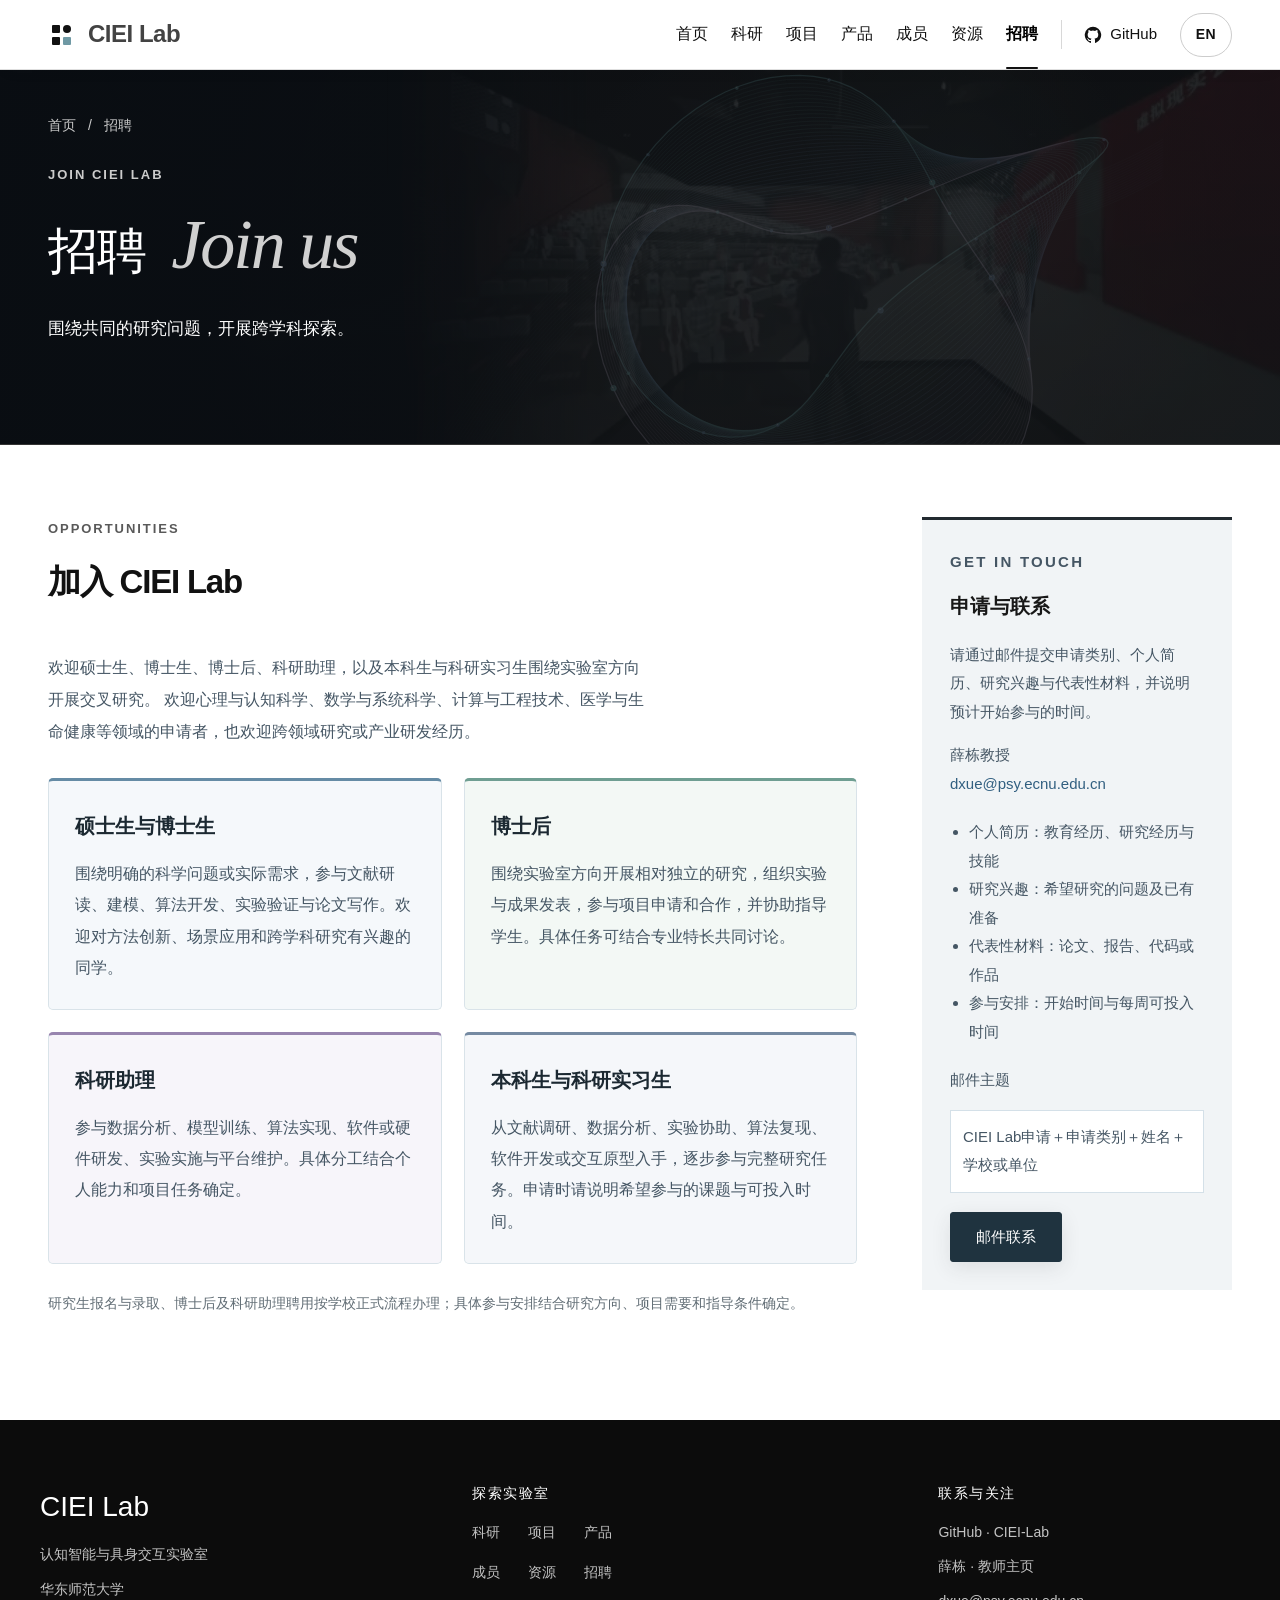
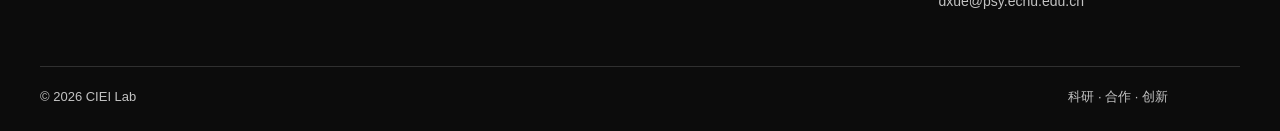
==== commit 8a1ba4f6: "Refine academic homepage, add illustrated backdrops and remove personal project history" ====
--- a/join/index.html
+++ b/join/index.html
@@ -8,13 +8,13 @@
 <title>招聘 · CIEI Lab</title>
 <link rel="icon" href="../assets/favicon.svg" type="image/svg+xml">
 <link rel="stylesheet" href="../assets/styles.css?v=53de256360">
-<link rel="stylesheet" href="../assets/theme.css?v=107562e4b1">
-<script defer src="../assets/content.js?v=7859cf93bf"></script>
-<script defer src="../assets/content-en.js?v=9594130d0b"></script>
-<script defer src="../assets/i18n.js?v=70f1a29609"></script>
+<link rel="stylesheet" href="../assets/theme.css?v=861eec81e1">
+<script defer src="../assets/content.js?v=8fa7c4a138"></script>
+<script defer src="../assets/content-en.js?v=c93f591563"></script>
+<script defer src="../assets/i18n.js?v=4ac550ebdd"></script>
 <script defer src="../assets/visuals.js?v=56f7a45b0f"></script>
 <script defer src="../assets/exhibit-media.js?v=9f756e5e9d"></script>
-<script defer src="../assets/app.js?v=324a81c85f"></script>
+<script defer src="../assets/app.js?v=28f9750a94"></script>
 <script defer src="../assets/motion.js?v=b0ae87863e"></script>
 <script defer src="../assets/cognition-field.js?v=368e641c65"></script>
 <script defer src="../assets/tactile.js?v=9b040b4714"></script>
--- a/assets/theme.css
+++ b/assets/theme.css
@@ -1,4 +1,4 @@
-/* CIEI Lab v9. Black and white structure, with colour reserved for research and media. */
+/* CIEI Lab. Black and white structure, with colour reserved for research and media. */
 :root {
   --ink: #181818;
   --muted: #555555;
@@ -473,3 +473,163 @@
   .product-tile, .product-tile-visual .product-visual-svg { transition: none; }
   .product-tile:hover { transform: none; }
 }
+/* v10: academic information on distinct, illustrated background plates. */
+.paper-shelf { grid-template-columns: minmax(0,1.05fr) minmax(0,1fr); }
+.paper-lead, .paper-others, .paper-lead-media, .paper-side-media, .paper-side-copy { min-width: 0; }
+.paper-side { grid-template-columns: 140px minmax(0,1fr); grid-template-areas: 'media copy'; align-items: start; }
+.paper-side-media { grid-area: media; }
+.paper-side-copy { grid-area: copy; overflow-wrap: anywhere; }
+.paper-side .paper-side-image { width: 100%; height: 140px; margin: 0; }
+.paper-lead .paper-lead-image { width: 100%; height: auto; aspect-ratio: 8/5; margin: 0; }
+.paper-side h3 { font-size: 1.125rem; line-height: 1.65; }
+.paper-side-copy > p { margin-top: 0; }
+.paper-side-copy .paper-meta { margin-bottom: 10px; }
+.paper-side-copy .record-links { column-gap: 18px; }
+.paper-lead-image > .home-paper-zoom, .paper-side-image > .home-paper-zoom { position: absolute; inset: auto 12px 12px auto; width: 34px; height: 34px; padding: 7px; border-radius: 50%; }
+
+body[data-page=home] { background: #11171e; }
+.home-hero .hero-composition, [data-language=en] .home-hero .hero-composition { min-height: 410px; }
+.home-hero .hero-editorial { width: 67%; max-width: 770px; padding: 34px 0; }
+.home-hero .hero-editorial h1, [data-language=en] .home-hero .hero-editorial h1 { font-size: clamp(2.125rem,3.5vw,2.875rem); font-weight: 650; line-height: 1.35; letter-spacing: -.025em; }
+.home-hero .hero-editorial h1 span:after { display: none; }
+.home-hero .hero-en { font-family: inherit; font-style: normal; max-width: 42em; }
+.home-hero .hero-intro { margin-top: 18px; }
+.home-hero .lab-chinese { font-size: .875rem; letter-spacing: .04em; color: #dce4e9; }
+.home-hero .hero-sculpture { filter: blur(5px) brightness(.62) saturate(.65); opacity: .9; }
+.home-hero .hero-artwork:after { background: linear-gradient(90deg,#0c121bf0 0%,#0c121bca 36%,#0c121b66 73%,#0c121b45); }
+.home-hero .hero-live { opacity: .3; }
+.home-hero .hero-actions { gap: 28px; }
+.home-hero .hero-actions .text-link { font-size: .9375rem; }
+
+.home-scene { position: relative; isolation: isolate; overflow: hidden; background: #131b24; color: #e3e9ed; padding-block: 64px; border-top: 1px solid #c5d3df1c; }
+.home-scene > .container { position: relative; z-index: 1; }
+.section-backdrop { position: absolute; inset: 0; overflow: hidden; z-index: 0; pointer-events: none; }
+.section-backdrop > img { display: block; position: absolute; inset: -3%; width: 106%; height: 106%; max-width: none; object-fit: cover; object-position: center; filter: blur(3px) saturate(.65) brightness(.9); opacity: .95; }
+.section-backdrop:after { content: ''; position: absolute; inset: 0; background: linear-gradient(90deg,#0d151ec9,#0d151e66 50%,#0d151e8c),linear-gradient(0deg,#0b111b4d,transparent 45%,#0b111b33); }
+.home-scene h2, .home-scene .section-header h2, [data-language=en] .home-scene .section-header h2 { font-size: clamp(1.625rem,2.5vw,2rem); color: #f6f8fa; line-height: 1.45; font-weight: 600; letter-spacing: -.025em; margin-top: 0; }
+.home-scene .eyebrow, .home-scene .section-header .eyebrow { color: #b4c4d1; font-size: .875rem; letter-spacing: .11em; margin-bottom: 10px; }
+.home-scene .section-header { margin-bottom: 30px; align-items: center; gap: 18px; }
+.home-scene .text-link { color: #e2eaf0; border-bottom-color: #8294a4; font-size: .9375rem; }
+.home-scene .text-link:hover, .home-scene .text-link:focus-visible { color: #b9e7e3; border-bottom-color: #b9e7e3; }
+.home-scene .copy-keyword { color: #b6d6e5; }
+.home-scene a:focus-visible, .home-scene button:focus-visible { outline: 2px solid #a4d9e4; outline-offset: 5px; }
+
+.home-scene.about-section { padding-block: 46px; }
+.home-scene.about-section:before { display: none; }
+.home-scene .about-layout { grid-template-columns: minmax(0,.64fr) minmax(0,1.36fr); gap: 62px; }
+.home-scene .about-copy { color: #e1e7ed; font-size: 1.0625rem; line-height: 2; margin: 0; }
+.home-scene .about-affiliation { font-size: .9375rem; color: #b8c8d4; line-height: 1.9; margin-top: 18px; max-width: 20em; }
+.home-academic-links { display: flex; flex-wrap: wrap; align-items: center; gap: 12px 24px; margin-top: 20px; }
+.home-scene .home-academic-links .text-link { font-size: .875rem; }
+
+.home-scene .home-research-map { display: block; min-height: 0; border: 0; border-radius: 0; overflow: visible; background: transparent; }
+.home-scene .home-map-links { display: grid; grid-template-columns: repeat(4,minmax(0,1fr)); grid-template-rows: none; grid-auto-rows: auto; padding: 0; gap: 26px; }
+.home-scene .home-research-link { --entry-accent: #acc5df; display: block; min-width: 0; padding: 0 0 12px; border: 0; border-top: 2px solid var(--entry-accent); background: #111b2580; transition: background .2s; }
+.home-scene .research-link-health { --entry-accent: #9ccbc0; }
+.home-scene .research-link-embodied { --entry-accent: #c2b5d9; }
+.home-scene .research-link-engineering { --entry-accent: #d3bca6; }
+.home-scene .home-research-link:before { display: none; }
+.home-scene .home-research-link:hover { background: #2a3b4bd6; }
+.home-direction-figure { color: var(--entry-accent); width: 100%; height: 118px; overflow: hidden; opacity: .85; }
+.home-direction-figure .paper-cover-svg { width: 100%; height: 100%; }
+.home-scene .home-research-name { color: var(--entry-accent); margin: 4px 18px 9px; font-size: 1.1875rem; line-height: 1.55; font-weight: 600; }
+.home-scene .home-research-link p { color: #d4dde5; font-size: 1rem; margin: 0 18px; line-height: 1.85; }
+
+.home-publications .section-backdrop > img { object-position: center; }
+.home-scene .home-paper-grid { display: grid; grid-template-columns: repeat(4,minmax(0,1fr)); gap: 24px; align-items: stretch; }
+.home-scene .home-paper-card { min-width: 0; display: flex; flex-direction: column; background: #f5f7fa; border: 0; border-radius: 3px; gap: 0; overflow: hidden; padding: 0; }
+.home-scene .home-paper-topic { margin: 0; padding: 13px 17px 12px; border-top: 3px solid var(--paper-accent); font-size: .875rem; line-height: 1.5; color: var(--paper-accent); }
+.home-scene .home-paper-figure { display: block; width: calc(100% - 32px); margin: 0 16px; flex: none; aspect-ratio: 8/5; height: auto; min-height: 0; border: 1px solid #dce3e9; border-radius: 2px; padding: 10px; background: #fff; }
+.home-scene .home-paper-copy { padding: 17px; }
+.home-scene .home-paper-meta { font-size: .875rem; color: #586370; }
+.home-scene .home-paper-card h3 { color: #1d2e3e; font-size: 1.0625rem; min-height: 3.4em; line-height: 1.7; font-weight: 650; }
+.home-scene .home-paper-card h3 a { color: inherit; }
+.home-scene .home-paper-card h3 a:hover { color: #315f80; }
+.home-scene .home-paper-venue { color: #53616f; font-size: .875rem; min-height: 4em; line-height: 1.75; }
+.home-scene .home-paper-brief { color: #394a59; font-size: 1rem; line-height: 1.85; margin-bottom: 0; }
+
+.home-tool-list { display: grid; grid-template-columns: repeat(3,minmax(0,1fr)); gap: 30px; }
+.home-tool { --tool-accent: #aacde3; min-width: 0; border-top: 1px solid #9bb1c34d; }
+.home-tool.tone-teal { --tool-accent: #a5cfc6; }
+.home-tool.tone-violet { --tool-accent: #c4b9db; }
+.home-tool-figure { height: 135px; color: var(--tool-accent); background: linear-gradient(110deg,#b4cfe10b,#b4cfe118); margin-bottom: 22px; }
+.home-tool-figure svg { display: block; width: 100%; height: 100%; }
+.home-tool h3 { margin: 0 0 7px; color: #f3f7fa; font-size: 1.375rem; line-height: 1.5; font-weight: 600; }
+.home-tool h3 span { font-size: 1rem; font-weight: 400; color: #c1cdda; margin-left: 12px; }
+.home-tool .home-tool-label { color: var(--tool-accent); font-size: .9375rem; margin: 0 0 12px; }
+.home-tool-copy > p:not(.home-tool-label) { font-size: 1rem; color: #d1dce5; line-height: 1.9; margin: 0; }
+.home-tool-links { display: flex; flex-wrap: wrap; gap: 12px 23px; align-items: center; margin-top: 20px; }
+.home-tool-links button.text-link { font-family: inherit; border: 0; border-bottom: 1px solid #8294a4; background: transparent; min-height: 36px; padding: 0; cursor: pointer; }
+
+.home-facilities .section-backdrop > img { filter: blur(6px) brightness(.48) saturate(.5); object-position: center 46%; }
+.home-facilities .ciei-exhibit { border-radius: 4px; padding: 28px; border: 1px solid #c7d7e533; background: #14212d9c; box-shadow: none; }
+.home-facilities .ciei-exhibit__heading { display: none; }
+.home-facilities .ciei-exhibit__backdrop { display: none; }
+.home-facilities .ciei-exhibit__layout { gap: 34px; }
+.home-facilities .ciei-exhibit__frame { border-radius: 3px; }
+.home-contact-layout { display: grid; grid-template-columns: minmax(0,1.25fr) minmax(0,1fr); gap: 80px; }
+.home-contact-section .section-backdrop > img { object-position: right bottom; opacity: .65; }
+.home-contexts { display: flex; flex-wrap: wrap; gap: 10px 22px; color: #c6d4df; font-size: .875rem; line-height: 1.8; margin-top: 20px; }
+.home-contexts span { display: inline-block; }
+.home-contact-copy > p:not(.eyebrow) { color: #d5dfe7; font-size: 1rem; line-height: 1.9; }
+.home-contact-section h2 { font-size: 1.5rem; }
+
+@media(max-width:1150px) {
+  .paper-side { grid-template-columns: minmax(0,1fr); grid-template-areas: 'media' 'copy'; }
+  .paper-side .paper-side-image { height: auto; aspect-ratio: 8/5; max-height: 230px; }
+  .home-scene .home-map-links, .home-scene .home-paper-grid { grid-template-columns: repeat(2,minmax(0,1fr)); }
+  .home-scene .home-map-links { gap: 24px; }
+  .home-scene .home-research-link { display: grid; grid-template-columns: 125px minmax(0,1fr); grid-template-rows: auto 1fr; padding: 14px; }
+  .home-direction-figure { height: 110px; grid-column: 1; grid-row: 1 / 3; }
+  .home-scene .home-research-name { grid-column: 2; grid-row: 1; margin-top: 7px; }
+  .home-scene .home-research-link p { grid-column: 2; grid-row: 2; }
+  .home-scene .home-paper-card h3, .home-scene .home-paper-venue { min-height: 0; }
+  .home-scene .about-layout { grid-template-columns: .62fr 1.38fr; gap: 35px; }
+  .home-tool-list { gap: 24px; }
+}
+@media(max-width:760px) {
+  .paper-shelf { grid-template-columns: minmax(0,1fr); gap: 34px; }
+  .paper-side { gap: 18px; }
+  .paper-side .paper-side-image, .paper-lead .paper-lead-image { aspect-ratio: 8/5; height: auto; max-height: none; }
+  .home-hero .hero-composition, [data-language=en] .home-hero .hero-composition { min-height: 390px; }
+  .home-hero .hero-editorial { width: 100%; padding: 29px 0; }
+  .home-hero .hero-editorial h1, [data-language=en] .home-hero .hero-editorial h1 { font-size: clamp(1.75rem,7.7vw,2.125rem); line-height: 1.4; }
+  .home-hero .hero-en { display: block; font-size: .8125rem; max-width: 25em; line-height: 1.6; }
+  .home-hero .hero-editorial .eyebrow { font-size: .75rem; }
+  .home-hero .hero-intro { font-size: 1rem; margin-top: 15px; }
+  .home-hero .hero-intro br { display: none; }
+  .home-hero .hero-artwork:after { background: linear-gradient(90deg,#0b131ced,#0b131c8c); }
+  .home-scene { padding-block: 42px; }
+  .home-scene.about-section { padding-block: 32px; }
+  .home-scene .about-layout { grid-template-columns: minmax(0,1fr); gap: 18px; }
+  .home-scene .about-affiliation { margin-top: 10px; max-width: none; }
+  .home-scene .about-copy { font-size: 1rem; line-height: 1.95; }
+  .home-scene .section-header { align-items: flex-start; margin-bottom: 24px; }
+  .home-scene .section-header h2, .home-scene .about-layout h2, [data-language=en] .home-scene .section-header h2 { font-size: 1.625rem; }
+  .home-scene .section-header .eyebrow, .home-scene .eyebrow { font-size: .8125rem; }
+  .home-scene .section-header > .text-link { font-size: .875rem; }
+  .home-scene .home-map-links { grid-template-columns: minmax(0,1fr); gap: 16px; }
+  .home-scene .home-research-link { grid-template-columns: 92px minmax(0,1fr); padding: 12px 9px; }
+  .home-direction-figure { height: 105px; }
+  .home-scene .home-research-name { margin: 5px 10px 6px; font-size: 1.125rem; }
+  .home-scene .home-research-link p { margin: 0 10px; font-size: 1rem; }
+  .home-scene .home-paper-grid { grid-template-columns: minmax(0,1fr); gap: 22px; }
+  .home-scene .home-paper-card h3 { min-height: 0; font-size: 1.1875rem; }
+  .home-tool-list { grid-template-columns: minmax(0,1fr); gap: 28px; }
+  .home-tool { display: grid; grid-template-columns: 88px minmax(0,1fr); padding-top: 22px; column-gap: 17px; }
+  .home-tool-figure { height: 110px; margin: 0; }
+  .home-tool-copy { min-width: 0; }
+  .home-tool h3 { font-size: 1.25rem; }
+  .home-tool h3 span { font-size: .9375rem; margin-left: 7px; }
+  .home-tool-copy > p:not(.home-tool-label) { line-height: 1.85; }
+  .home-facilities .ciei-exhibit { padding: 18px; }
+  .home-facilities .ciei-exhibit__layout { gap: 20px; }
+  .home-contact-layout { grid-template-columns: minmax(0,1fr); gap: 32px; }
+  .home-contexts { gap: 9px 20px; }
+  .section-backdrop > img { width: 120%; inset: -3% -10%; object-position: 63% center; filter: blur(2px) brightness(.85) saturate(.6); }
+  .section-backdrop:after { background: #0c1620a3; }
+}
+@media(prefers-reduced-motion:reduce) {
+  .home-direction-figure *, .home-tool-figure *, .home-scene .home-research-link { transition: none; animation: none; }
+}
+
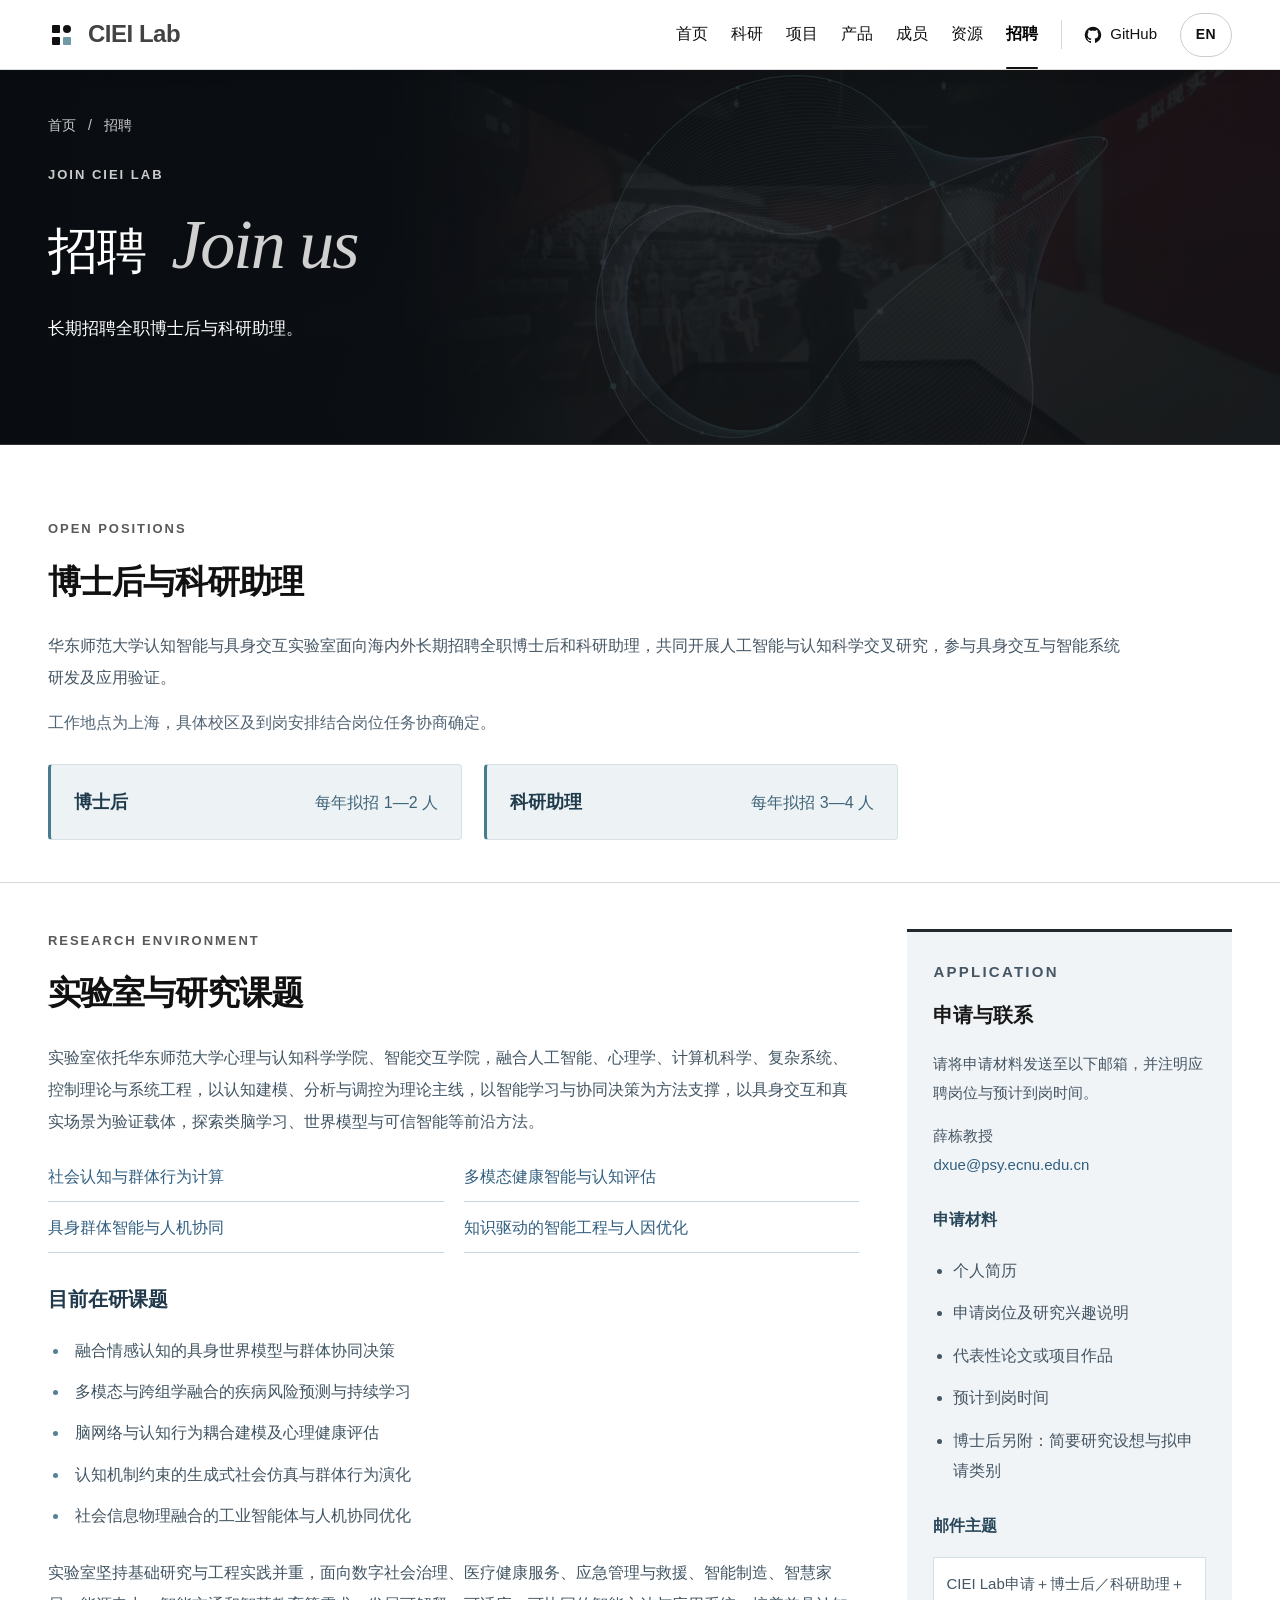
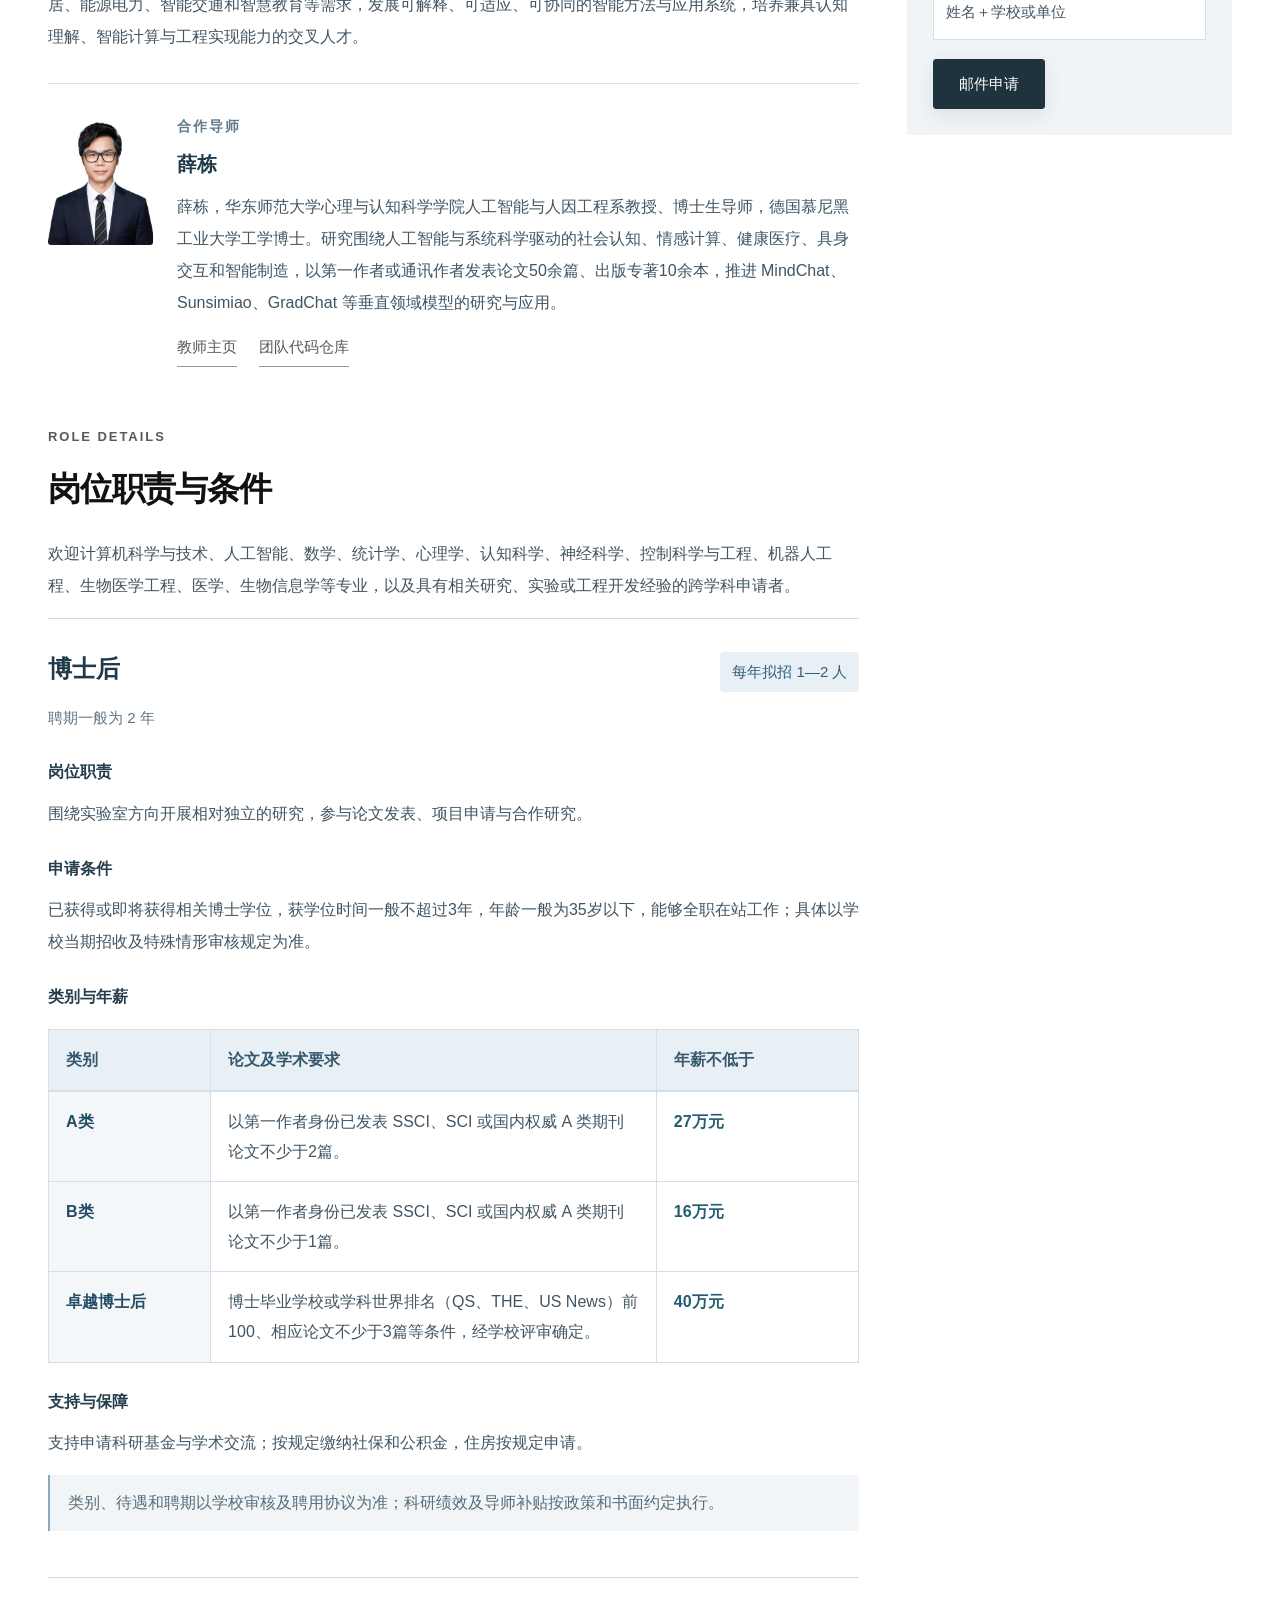
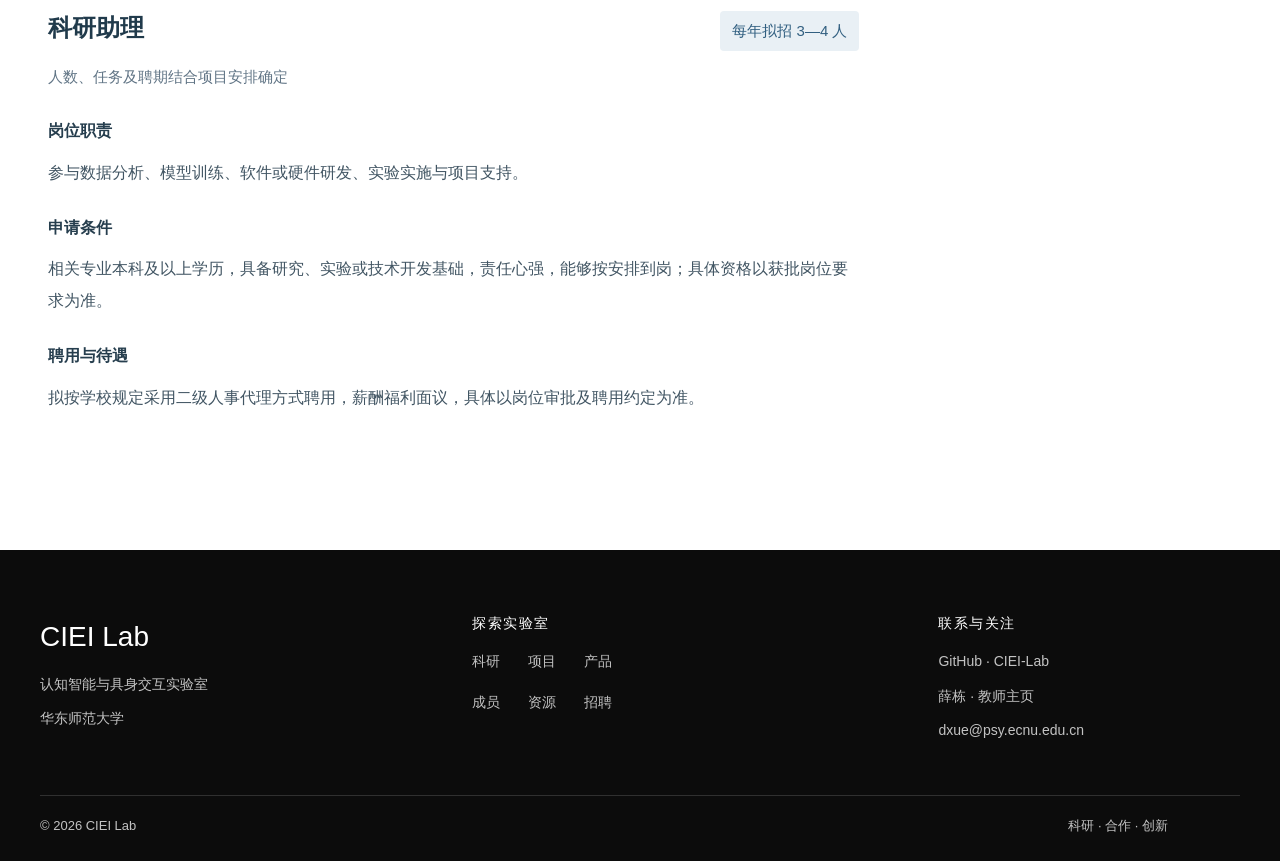
==== commit 665b9429: "Update recruitment notice, expand paper abstracts and remove empty product" ====
--- a/join/index.html
+++ b/join/index.html
@@ -8,13 +8,13 @@
 <title>招聘 · CIEI Lab</title>
 <link rel="icon" href="../assets/favicon.svg" type="image/svg+xml">
 <link rel="stylesheet" href="../assets/styles.css?v=53de256360">
-<link rel="stylesheet" href="../assets/theme.css?v=861eec81e1">
-<script defer src="../assets/content.js?v=8fa7c4a138"></script>
-<script defer src="../assets/content-en.js?v=c93f591563"></script>
+<link rel="stylesheet" href="../assets/theme.css?v=7a83ba39d5">
+<script defer src="../assets/content.js?v=600ffa682e"></script>
+<script defer src="../assets/content-en.js?v=ec9ca75a1f"></script>
 <script defer src="../assets/i18n.js?v=4ac550ebdd"></script>
 <script defer src="../assets/visuals.js?v=56f7a45b0f"></script>
 <script defer src="../assets/exhibit-media.js?v=9f756e5e9d"></script>
-<script defer src="../assets/app.js?v=28f9750a94"></script>
+<script defer src="../assets/app.js?v=03aaea9947"></script>
 <script defer src="../assets/motion.js?v=b0ae87863e"></script>
 <script defer src="../assets/cognition-field.js?v=368e641c65"></script>
 <script defer src="../assets/tactile.js?v=9b040b4714"></script>
--- a/assets/theme.css
+++ b/assets/theme.css
@@ -633,3 +633,92 @@
   .home-direction-figure *, .home-tool-figure *, .home-scene .home-research-link { transition: none; animation: none; }
 }
 
+
+.abstract-label { display: flex; flex-wrap: wrap; align-items: baseline; gap: 6px 16px; }
+.abstract-version { font-size: .875rem; font-weight: 400; color: #61717b; }
+/* The approved recruitment notice: roles, qualifications and application details. */
+.recruitment-intro { padding-bottom: 42px; }
+.recruitment-intro .section-header { margin-bottom: 24px; }
+.recruitment-intro .join-intro { max-width: 67em; margin: 0; }
+.recruitment-location { color: #536575; font-size: 1rem; line-height: 1.9; margin: 14px 0 25px; }
+.recruitment-facts { display: grid; grid-template-columns: repeat(2,minmax(0,1fr)); gap: 22px; max-width: 850px; }
+.recruitment-facts a { display: flex; align-items: baseline; justify-content: space-between; gap: 12px; padding: 20px 23px; background: #edf2f5; border: 1px solid #d6e0e7; border-left: 3px solid #477b8e; border-radius: 4px; }
+.recruitment-facts a:hover { background: #e1ecf0; }
+.recruitment-facts strong { color: #203c4c; font-size: 1.125rem; font-weight: 600; }
+.recruitment-facts span { font-size: 1rem; color: #3f6478; }
+.recruitment-main { border-top: 1px solid #dfe6ec; padding-top: 46px; }
+.recruitment-main .join-layout { grid-template-columns: minmax(0,1fr) minmax(285px,.4fr); gap: 48px; align-items: start; }
+.recruitment-content { min-width: 0; }
+.recruitment-section + .recruitment-section { margin-top: 58px; }
+.recruitment-section .section-header { margin-bottom: 24px; }
+.recruitment-section h2 { font-size: clamp(1.625rem,2.3vw,2rem); line-height: 1.5; }
+.recruitment-section > p, .recruitment-role > p, .recruitment-mentor p { font-size: 1rem; line-height: 2; color: #415563; }
+.recruitment-section h3 { font-size: 1.25rem; color: #203a4b; line-height: 1.65; font-weight: 600; }
+.recruitment-directions { display: grid; grid-template-columns: repeat(2,minmax(0,1fr)); gap: 12px 20px; margin: 25px 0 30px; }
+.recruitment-directions a { color: #315f80; font-size: 1rem; line-height: 1.8; border-bottom: 1px solid #c7d5df; padding-bottom: 9px; }
+.recruitment-directions a:hover { color: #1c4e6c; border-color: #527b98; }
+.recruitment-topics { margin: 16px 0 25px; padding-left: 1.3em; }
+.recruitment-topics li { font-size: 1rem; line-height: 1.9; color: #415563; margin-bottom: 11px; padding-left: 6px; }
+.recruitment-topics li::marker { color: #548197; }
+.recruitment-mentor { display: grid; grid-template-columns: 105px minmax(0,1fr); align-items: start; gap: 24px; border-top: 1px solid #d8e2e9; margin-top: 30px; padding-top: 28px; }
+.recruitment-mentor img { width: 105px; height: 133px; object-fit: cover; object-position: center; border-radius: 3px; }
+.recruitment-mentor .eyebrow { font-size: .875rem; margin: 0 0 8px; color: #617b8d; }
+.recruitment-mentor h3 { margin: 0 0 10px; }
+.recruitment-mentor p { margin: 0; }
+.recruitment-role { padding: 30px 0; border-top: 1px solid #cedbe5; scroll-margin-top: 90px; }
+.recruitment-role-heading { display: flex; flex-wrap: wrap; align-items: baseline; justify-content: space-between; gap: 12px 24px; }
+.recruitment-role-heading h3 { font-size: 1.5rem; margin: 0; }
+.recruitment-role-heading span { color: #315f80; background: #e9f0f5; padding: 6px 12px; border-radius: 4px; font-size: .9375rem; }
+.recruitment-role .recruitment-term { font-size: .9375rem; color: #607485; margin-top: 11px; }
+.recruitment-role h4 { font-size: 1rem; margin: 24px 0 10px; font-weight: 650; color: #263e4e; }
+.recruitment-role > p { margin: 0 0 16px; }
+.compensation-table-wrap { max-width: 100%; margin: 17px 0 24px; }
+.compensation-table { width: 100%; table-layout: fixed; border-collapse: collapse; font-size: 1rem; line-height: 1.85; text-align: left; }
+.compensation-table th, .compensation-table td { border: 1px solid #d3dfe8; padding: 15px 17px; vertical-align: top; overflow-wrap: anywhere; }
+.compensation-table thead { background: #e9f0f5; color: #35586f; }
+.compensation-table thead th { font-weight: 600; }
+.compensation-table th:first-child { width: 20%; }
+.compensation-table th:last-child { width: 25%; }
+.compensation-table tbody th { color: #254c65; background: #f4f7f9; font-weight: 600; }
+.compensation-table td { color: #415563; }
+.compensation-table .salary-amount { color: #235d72; font-weight: 650; }
+.recruitment-role .recruitment-policy { color: #566c7b; border-left: 2px solid #8da7b8; padding: 12px 18px; background: #f2f5f7; }
+.recruitment-main .application-box { position: sticky; top: 95px; padding: 26px; }
+.recruitment-main .application-box h4 { color: #29475a; margin: 26px 0 12px; font-size: 1rem; }
+.recruitment-main .application-box ul { padding-left: 20px; }
+.recruitment-main .application-box li { margin-bottom: 13px; font-size: 1rem; line-height: 1.85; }
+.recruitment-main .application-subject { font-size: .9375rem; overflow-wrap: anywhere; line-height: 1.9; }
+@media(max-width:1100px) {
+  .recruitment-main .join-layout { grid-template-columns: minmax(0,1fr); gap: 35px; }
+  .recruitment-main .application-box { position: static; max-width: none; }
+}
+@media(max-width:760px) {
+  .recruitment-intro { padding-bottom: 30px; }
+  .recruitment-facts { grid-template-columns: minmax(0,1fr); gap: 14px; }
+  .recruitment-facts a { padding: 17px; }
+  .recruitment-main { padding-top: 32px; }
+  .recruitment-directions { grid-template-columns: minmax(0,1fr); gap: 13px; }
+  .recruitment-mentor { grid-template-columns: 74px minmax(0,1fr); gap: 17px; }
+  .recruitment-mentor img { width: 74px; height: 94px; }
+  .recruitment-mentor .record-links { gap: 8px 20px; }
+  .compensation-table th, .compensation-table td { padding: 12px 9px; }
+  .compensation-table th:first-child { width: 21%; }
+  .compensation-table th:last-child { width: 27%; }
+  .recruitment-role { padding-block: 25px; }
+  .recruitment-role-heading h3 { font-size: 1.375rem; }
+  .recruitment-role-heading span { font-size: .875rem; }
+}
+
+
+/* Mobile salary comparison keeps each category together. */
+@media(max-width:760px) {
+  .compensation-table { display: block; }
+  .compensation-table thead { position: absolute; width: 1px; height: 1px; overflow: hidden; clip-path: inset(50%); }
+  .compensation-table tbody { display: grid; gap: 16px; }
+  .compensation-table tbody tr { display: grid; grid-template-columns: minmax(0,1fr) minmax(105px,.8fr); border: 1px solid #cfdee8; border-radius: 4px; overflow: hidden; }
+  .compensation-table tbody tr > th { grid-column: 1; grid-row: 1; width: auto; min-width: 0; padding: 15px; border: 0; background: #edf3f7; overflow-wrap: normal; }
+  .compensation-table tbody tr > th:first-child { width: auto; }
+  .compensation-table tbody td:not(.salary-amount) { grid-column: 1 / -1; grid-row: 2; padding: 16px; border: 0; border-top: 1px solid #d5e0e8; }
+  .compensation-table .salary-amount { grid-column: 2; grid-row: 1; padding: 12px 15px; border: 0; background: #edf3f7; overflow-wrap: normal; }
+  .compensation-table .salary-amount:before { content: attr(data-label); display: block; color: #587387; font-size: .8125rem; font-weight: 400; line-height: 1.65; margin-bottom: 5px; }
+}
